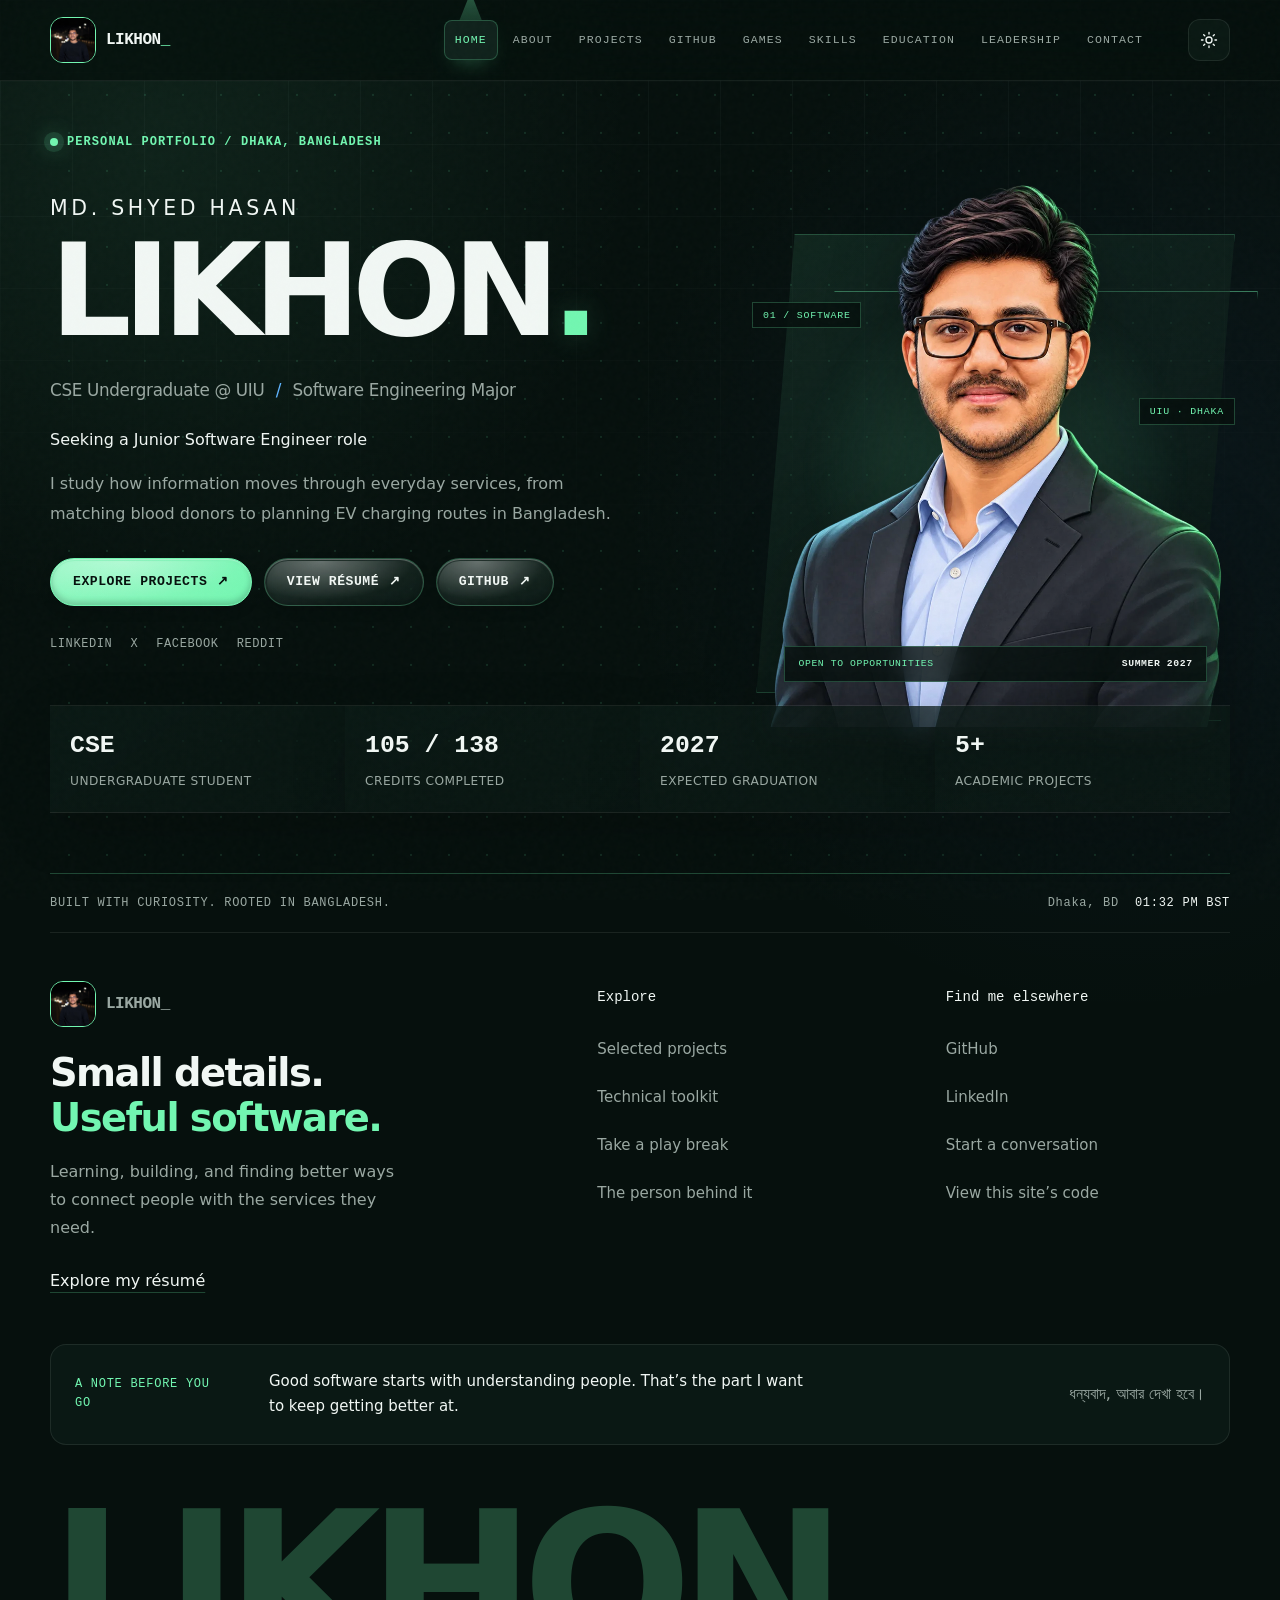
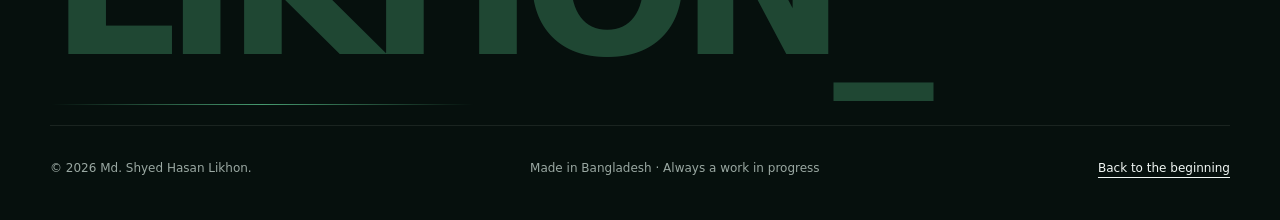
==== index.html @ e21677ab "Fix themed project tabs missing click handlers" ====
<!doctype html>
<html lang="en" data-theme="dark">
<head>
  <meta charset="utf-8" />
  <meta name="viewport" content="width=device-width, initial-scale=1" />
  <title>Md. Shyed Hasan Likhon | Software Developer Portfolio</title>
  <meta name="description" content="Software developer portfolio of Md. Shyed Hasan Likhon, featuring full-stack projects in Python, PHP, Java, JavaScript, SQL, and database design." />
  <meta name="keywords" content="Md. Shyed Hasan Likhon, software developer, full-stack developer, junior software engineer, Python developer, PHP developer, Java developer, UIU, Bangladesh" />
  <meta name="author" content="Md. Shyed Hasan Likhon" />
  <meta name="robots" content="index, follow, max-image-preview:large, max-snippet:-1, max-video-preview:-1" />
  <link rel="canonical" href="https://mshlikhon.github.io/" />

  <meta property="og:site_name" content="Md. Shyed Hasan Likhon — Software Developer" />
  <meta property="og:title" content="Md. Shyed Hasan Likhon | Software Developer Portfolio" />
  <meta property="og:description" content="Explore full-stack, database, and software engineering projects built with Python, PHP, Java, JavaScript, SQL, and modern web technologies." />
  <meta property="og:type" content="website" />
  <meta property="og:url" content="https://mshlikhon.github.io/" />
  <meta property="og:locale" content="en_US" />
  <meta property="og:image" content="https://mshlikhon.github.io/assets/og-card.jpg" />
  <meta property="og:image:secure_url" content="https://mshlikhon.github.io/assets/og-card.jpg" />
  <meta property="og:image:type" content="image/jpeg" />
  <meta property="og:image:width" content="1200" />
  <meta property="og:image:height" content="630" />
  <meta property="og:image:alt" content="Md. Shyed Hasan Likhon — software developer portfolio" />

  <meta name="twitter:card" content="summary_large_image" />
  <meta name="twitter:site" content="@shyed_likhon" />
  <meta name="twitter:creator" content="@shyed_likhon" />
  <meta name="twitter:title" content="Md. Shyed Hasan Likhon | Software Developer Portfolio" />
  <meta name="twitter:description" content="Full-stack, database, and software engineering projects built with Python, PHP, Java, JavaScript, and SQL." />
  <meta name="twitter:image" content="https://mshlikhon.github.io/assets/og-card.jpg" />
  <meta name="twitter:image:alt" content="Md. Shyed Hasan Likhon — software developer portfolio" />
  <meta name="theme-color" content="#06100d" />
  <link rel="icon" href="assets/favicon.svg" type="image/svg+xml" />
  <link rel="preload" href="assets/portrait.webp" as="image" type="image/webp" fetchpriority="high" />
  <link rel="stylesheet" href="assets/styles.css" />
  <link rel="stylesheet" href="assets/polish.css?v=showcase" />
  <script defer src="assets/intro.js?v=pages-20261119"></script>
  <link rel="stylesheet" href="assets/playground.css">

  <link rel="stylesheet" href="assets/games.css">

  <script defer src="assets/script.js?v=mobile-20261120"></script>
  <script defer src="assets/effects.js"></script>
  <link rel="stylesheet" href="assets/footer.css">
  <link rel="stylesheet" href="assets/pages.css">
  <link rel="stylesheet" href="assets/experience.css">
  <link rel="stylesheet" href="assets/project-covers.css">
  <link rel="stylesheet" href="assets/refinements.css?v=mobile-20261120">
  <script defer src="assets/refinements.js"></script>
  <script defer src="assets/experience.js?v=project-click-fix-2"></script>
  <script defer src="assets/footer.js?v=12hour"></script>
  <script type="application/ld+json">
  {
    "@context": "https://schema.org",
    "@type": "Person",
    "name": "Md. Shyed Hasan Likhon",
    "url": "https://mshlikhon.github.io/",
    "image": "https://mshlikhon.github.io/assets/profile-avatar-v2.jpg",
    "description": "Software developer and CSE undergraduate focused on full-stack applications, databases, and service workflows.",
    "jobTitle": "Software Developer",
    "address": {"@type": "PostalAddress", "addressLocality": "Dhaka", "addressCountry": "BD"},
    "alumniOf": {"@type": "CollegeOrUniversity", "name": "United International University"},
    "knowsAbout": ["Software Engineering", "Python", "PHP", "Java", "JavaScript", "SQL", "Database Design"],
    "sameAs": [
      "https://github.com/MSHLIKHON",
      "https://www.linkedin.com/in/mshlikhon/",
      "https://x.com/shyed_likhon"
    ]
  }
  </script>
</head>
<body data-page="home">
  <div class="site-intro" id="site-intro" hidden aria-hidden="true">
    <div class="site-intro-inner">
      <span class="site-intro-name">LIKHON<span>.</span></span>
      <div class="site-intro-meter"><span>Loading portfolio</span><span id="intro-percent">0%</span></div>
      <p class="site-intro-greeting" lang="bn">স্বাগতম</p>
    </div>
  </div>
  <a class="skip-link" href="#main-content">Skip to content</a>
  <div class="noise" aria-hidden="true"></div>
  <div class="cursor-glow" aria-hidden="true"></div>

  <header class="site-header" id="top">
    <nav class="nav-shell" aria-label="Primary navigation">
      <a class="brand" href="index.html">
        <span class="brand-mark"><img src="assets/profile-avatar-v2.jpg" alt="" width="400" height="400" decoding="async" fetchpriority="low"></span>
        <span class="brand-text">LIKHON<span class="blink-dot">_</span></span>
      </a>

      <button class="menu-toggle" type="button" aria-expanded="false" aria-controls="nav-links" aria-label="Open menu">
        <span></span><span></span><span></span>
      </button>

      <div class="nav-links" id="nav-links">
        <a href="index.html" aria-current="page" class="active">Home</a>
        <a href="about.html">About</a>
        <a href="projects.html">Projects</a>
        <a href="github.html">GitHub</a>
        <a href="games.html">Games</a>
        <a href="skills.html">Skills</a>
        <a href="education.html">Education</a>
        <a href="leadership.html">Leadership</a>
        <a href="contact.html">Contact</a>
      </div>

      <button class="theme-toggle" type="button" aria-label="Switch theme" title="Switch theme">
        <svg class="theme-icon theme-icon-sun" viewBox="0 0 24 24" aria-hidden="true"><path d="M12 4V2m0 20v-2m8-8h2M2 12h2m13.66-5.66 1.42-1.42M4.92 19.08l1.42-1.42m11.32 0 1.42 1.42M4.92 4.92l1.42 1.42M16 12a4 4 0 1 1-8 0 4 4 0 0 1 8 0Z"/></svg>
        <svg class="theme-icon theme-icon-moon" viewBox="0 0 24 24" aria-hidden="true"><path d="M21 12.79A9 9 0 1 1 11.21 3 7 7 0 0 0 21 12.79Z"/></svg>
      </button>
    </nav>
  </header>

<main id="main-content">
<section class="hero section" id="home">
      <canvas class="particle-field" id="particle-field" aria-hidden="true"></canvas>
      <div class="hero-grid">
        <div class="hero-copy reveal">
          <p class="eyebrow"><span class="status-dot"></span> PERSONAL PORTFOLIO / DHAKA, BANGLADESH</p>
          <div class="name-lockup"><h1><small>MD. SHYED HASAN</small><span>LIKHON<span class="name-period">.</span></span></h1></div>
          <h2>CSE Undergraduate @ UIU <span class="slash">/</span> Software Engineering Major</h2>
          <p>Seeking a Junior Software Engineer role</p>
          <p class="hero-summary">I study how information moves through everyday services, from matching blood donors to planning EV charging routes in Bangladesh.</p>

          <div class="hero-actions">
            <a class="button button-primary" href="projects.html">Explore Projects <span aria-hidden="true">↗</span></a>
            <a class="button button-secondary" href="resume.html">View Résumé <span aria-hidden="true">↗</span></a>
            <a class="button button-secondary" href="https://github.com/MSHLIKHON?tab=repositories" target="_blank" rel="noopener noreferrer">GitHub <span aria-hidden="true">↗</span></a>
          </div>

          <div class="social-row" aria-label="Social profiles">
            <a href="https://www.linkedin.com/in/mshlikhon/" target="_blank" rel="noreferrer">LinkedIn</a>
            <a href="https://x.com/shyed_likhon" target="_blank" rel="noreferrer">X</a>
            <a href="https://www.facebook.com/shyed.likhon" target="_blank" rel="noreferrer">Facebook</a>
            <a href="https://www.reddit.com/user/msh_likhon/" target="_blank" rel="noreferrer">Reddit</a>
          </div>
        </div>

        <figure class="hero-portrait reveal delay-1" aria-label="Animated portrait of Md. Shyed Hasan Likhon">
          <span class="portrait-code portrait-code-a" aria-hidden="true">01 / SOFTWARE</span>
          <span class="portrait-code portrait-code-b" aria-hidden="true">UIU · DHAKA</span>
          <div class="portrait-halo" aria-hidden="true"></div>
          <img src="assets/portrait.webp" alt="Animated illustration of Md. Shyed Hasan Likhon" width="877" height="1080" loading="eager" decoding="async" fetchpriority="high">
          <figcaption><span>OPEN TO OPPORTUNITIES</span><strong>SUMMER 2027</strong></figcaption>
        </figure>
      </div>

      <div class="stats-grid reveal delay-2" aria-label="Academic summary">
        <article><strong>CSE</strong><span>Undergraduate Student</span></article>
        <article><strong>105 / 138</strong><span>Credits Completed</span></article>
        <article><strong>2027</strong><span>Expected Graduation</span></article>
        <article><strong>5+</strong><span>Academic Projects</span></article>
      </div>

    </section>
</main>

  <footer class="site-footer" id="footer" aria-label="Portfolio footer">
    <div class="footer-topline"><span>BUILT WITH CURIOSITY. ROOTED IN BANGLADESH.</span><span class="footer-location">Dhaka, BD <time id="dhaka-time" aria-label="Current time in Dhaka">UTC+06:00</time></span></div>
    <div class="footer-main">
      <div class="footer-intro">
        <a class="brand footer-brand" href="index.html"><span class="brand-mark"><img src="assets/profile-avatar-v2.jpg" alt="" width="400" height="400" loading="lazy" decoding="async" fetchpriority="low"></span><span class="brand-text">LIKHON_</span></a>
        <h2>Small details.<br><span>Useful software.</span></h2>
        <p>Learning, building, and finding better ways to connect people with the services they need.</p>
        <a class="footer-resume" href="resume.html">Explore my résumé</a>
      </div>
      <nav class="footer-links" aria-label="Footer explore"><h3>Explore</h3><a href="projects.html">Selected projects</a><a href="skills.html">Technical toolkit</a><a href="games.html">Take a play break</a><a href="about.html">The person behind it</a></nav>
      <nav class="footer-links" aria-label="Footer connect"><h3>Find me elsewhere</h3><a href="https://github.com/MSHLIKHON" target="_blank" rel="noopener noreferrer">GitHub</a><a href="https://www.linkedin.com/in/mshlikhon/" target="_blank" rel="noopener noreferrer">LinkedIn</a><a href="contact.html">Start a conversation</a><a href="https://github.com/MSHLIKHON/mshlikhon.github.io" target="_blank" rel="noopener noreferrer">View this site’s code</a></nav>
    </div>
    <div class="footer-note"><span class="footer-note-label">A NOTE BEFORE YOU GO</span><p>Good software starts with understanding people. That’s the part I want to keep getting better at.</p><span class="footer-signature" lang="bn">ধন্যবাদ, আবার দেখা হবে।</span></div>
    <div class="footer-wordmark" aria-hidden="true" data-wordmark="LIKHON_"><span class="wordmark-base">LIKHON_</span><span class="wordmark-light">LIKHON_</span></div>
    <div class="footer-bottom"><p>© <span id="current-year">2026</span> Md. Shyed Hasan Likhon.</p><span>Made in Bangladesh · Always a work in progress</span><a href="index.html">Back to the beginning</a></div>
  </footer>

  <button class="back-to-top" id="back-to-top" type="button" aria-label="Back to top"><span>Back to top</span> ↑</button>
  <div class="toast" id="toast" role="status" aria-live="polite"></div>
</body>
</html>
---- assets/styles.css ----
:root {
  --bg: #06100d;
  --bg-elevated: #0a1713;
  --bg-card: rgba(13, 29, 24, 0.78);
  --surface: #10221c;
  --surface-strong: #163329;
  --text: #ecfff7;
  --muted: #94aa9f;
  --faint: #5e746a;
  --line: rgba(159, 255, 211, 0.14);
  --line-strong: rgba(159, 255, 211, 0.35);
  --accent: #72f6b1;
  --accent-strong: #23d98a;
  --accent-2: #5fb6ff;
  --warning: #f8c45c;
  --shadow: 0 26px 70px rgba(0, 0, 0, 0.34);
  --radius: 20px;
  --mono: "SFMono-Regular", Consolas, "Liberation Mono", Menlo, monospace;
  --sans: Inter, ui-sans-serif, system-ui, -apple-system, BlinkMacSystemFont, "Segoe UI", sans-serif;
}

html[data-theme="light"] {
  --bg: #f3f8f5;
  --bg-elevated: #ffffff;
  --bg-card: rgba(255, 255, 255, 0.82);
  --surface: #e4efe9;
  --surface-strong: #d7e9df;
  --text: #0d2018;
  --muted: #496459;
  --faint: #70867b;
  --line: rgba(13, 86, 55, 0.13);
  --line-strong: rgba(13, 86, 55, 0.28);
  --accent: #08794b;
  --accent-strong: #05633d;
  --accent-2: #146c9b;
  --shadow: 0 25px 60px rgba(37, 83, 61, 0.13);
}

* { box-sizing: border-box; }
html { scroll-behavior: smooth; scroll-padding-top: 92px; }
body {
  margin: 0;
  min-width: 320px;
  color: var(--text);
  background:
    radial-gradient(circle at 12% 10%, rgba(31, 215, 136, 0.11), transparent 28rem),
    radial-gradient(circle at 92% 30%, rgba(80, 169, 255, 0.08), transparent 28rem),
    var(--bg);
  font-family: var(--sans);
  line-height: 1.6;
  overflow-x: hidden;
}
body::before {
  content: "";
  position: fixed;
  inset: 0;
  pointer-events: none;
  z-index: -3;
  background-image: linear-gradient(var(--line) 1px, transparent 1px), linear-gradient(90deg, var(--line) 1px, transparent 1px);
  background-size: 64px 64px;
  mask-image: linear-gradient(to bottom, rgba(0,0,0,.75), transparent 78%);
}
button, input, textarea { font: inherit; }
a { color: inherit; text-decoration: none; }
button { color: inherit; }
::selection { color: #03110b; background: var(--accent); }

.skip-link {
  position: fixed; top: 8px; left: 8px; z-index: 1000; transform: translateY(-150%);
  padding: .75rem 1rem; border-radius: 10px; color: #04140c; background: var(--accent); font-weight: 800;
}
.skip-link:focus { transform: translateY(0); }
.noise {
  position: fixed; inset: 0; z-index: 200; pointer-events: none; opacity: .025;
  background-image: url("data:image/svg+xml,%3Csvg viewBox='0 0 180 180' xmlns='http://www.w3.org/2000/svg'%3E%3Cfilter id='n'%3E%3CfeTurbulence type='fractalNoise' baseFrequency='.9' numOctaves='3' stitchTiles='stitch'/%3E%3C/filter%3E%3Crect width='100%25' height='100%25' filter='url(%23n)' opacity='.8'/%3E%3C/svg%3E");
}
.cursor-glow {
  position: fixed; width: 420px; height: 420px; border-radius: 50%; pointer-events: none; z-index: -1;
  translate: -50% -50%; background: radial-gradient(circle, rgba(75, 240, 163, .075), transparent 66%); opacity: 0; transition: opacity .3s;
}
body:hover .cursor-glow { opacity: 1; }

.site-header {
  position: fixed; inset: 0 0 auto 0; z-index: 100; border-bottom: 1px solid var(--line);
  background: color-mix(in srgb, var(--bg) 82%, transparent); backdrop-filter: blur(18px);
}
.nav-shell { width: min(1180px, calc(100% - 40px)); height: 76px; margin: auto; display: flex; align-items: center; gap: 28px; }
.brand { display: inline-flex; align-items: center; gap: 10px; min-width: max-content; font-family: var(--mono); font-weight: 900; letter-spacing: -.03em; }
.brand-mark { display: inline-grid; place-items: center; width: 38px; height: 38px; border: 1px solid var(--accent); border-radius: 10px; color: var(--accent); background: color-mix(in srgb, var(--accent) 9%, transparent); box-shadow: inset 0 0 20px color-mix(in srgb, var(--accent) 8%, transparent); font-size: .76rem; }
.brand-text { font-size: 1rem; }
.blink-dot { color: var(--accent); animation: blink 1s steps(1) infinite; }
.nav-links { display: flex; align-items: center; justify-content: center; gap: clamp(14px, 2vw, 30px); margin-left: auto; }
.nav-links a { position: relative; color: var(--muted); font-family: var(--mono); font-size: .78rem; text-transform: uppercase; letter-spacing: .07em; transition: color .2s; }
.nav-links a::after { content: ""; position: absolute; left: 0; right: 100%; bottom: -9px; height: 1px; background: var(--accent); transition: right .25s; }
.nav-links a:hover, .nav-links a.active { color: var(--accent); }
.nav-links a:hover::after, .nav-links a.active::after { right: 0; }
.theme-toggle, .menu-toggle { border: 1px solid var(--line); background: var(--bg-card); cursor: pointer; }
.theme-toggle { width: 42px; height: 42px; border-radius: 12px; display: grid; place-items: center; margin-left: 6px; }
.theme-icon { width: 18px; fill: none; stroke: currentColor; stroke-width: 1.8; stroke-linecap: round; stroke-linejoin: round; }
.theme-icon-sun { display: block; }
.theme-icon-moon { display: none; }
html[data-theme="light"] .theme-icon-sun { display: none; }
html[data-theme="light"] .theme-icon-moon { display: block; }
.menu-toggle { display: none; margin-left: auto; width: 44px; height: 42px; border-radius: 12px; padding: 10px; }
.menu-toggle span { display: block; height: 2px; margin: 4px 0; background: currentColor; border-radius: 3px; transition: transform .25s, opacity .25s; }
.menu-toggle.open span:nth-child(1) { transform: translateY(6px) rotate(45deg); }
.menu-toggle.open span:nth-child(2) { opacity: 0; }
.menu-toggle.open span:nth-child(3) { transform: translateY(-6px) rotate(-45deg); }

.section { width: min(1180px, calc(100% - 40px)); margin: auto; padding: 118px 0; }
.section-alt { position: relative; }
.section-alt::before { content: ""; position: absolute; z-index: -1; inset: 24px calc((min(1180px, 100vw - 40px) - 100vw) / 2); border-block: 1px solid var(--line); background: color-mix(in srgb, var(--bg-elevated) 68%, transparent); }
.hero { min-height: 100svh; padding-top: 156px; padding-bottom: 72px; display: grid; align-content: center; }
.hero-grid { display: grid; grid-template-columns: 1.08fr .92fr; gap: clamp(42px, 7vw, 94px); align-items: center; }
.eyebrow, .section-index, .card-label, .project-meta, .role-time, .form-status { font-family: var(--mono); text-transform: uppercase; letter-spacing: .09em; }
.eyebrow { display: inline-flex; align-items: center; gap: 9px; margin: 0 0 22px; color: var(--accent); font-size: .75rem; font-weight: 800; }
.status-dot { width: 8px; height: 8px; border-radius: 50%; background: var(--accent); box-shadow: 0 0 0 6px color-mix(in srgb, var(--accent) 12%, transparent), 0 0 22px var(--accent); animation: pulse 1.8s ease-in-out infinite; }
.terminal-line { min-height: 1.7em; margin: 0 0 14px; color: var(--muted); font-family: var(--mono); font-size: clamp(.84rem, 1.4vw, 1rem); }
.prompt { color: var(--accent-2); }
.terminal-caret { color: var(--accent); animation: blink .85s steps(1) infinite; }
h1, h2, h3, h4, p { margin-top: 0; }
.hero h1 { max-width: 760px; margin-bottom: 18px; font-size: clamp(3.2rem, 7vw, 6.75rem); line-height: .93; letter-spacing: -.07em; }
.hero h1 span, .section-heading h2 span, .contact-copy h2 span { color: var(--accent); text-shadow: 0 0 30px color-mix(in srgb, var(--accent) 18%, transparent); }
.hero h2 { margin-bottom: 22px; color: var(--muted); font-size: clamp(1.08rem, 2vw, 1.45rem); font-weight: 600; letter-spacing: -.02em; }
.slash { color: var(--accent-2); padding: 0 .4rem; }
.hero-summary { max-width: 680px; margin-bottom: 30px; color: var(--muted); font-size: 1.04rem; }
.hero-actions { display: flex; flex-wrap: wrap; gap: 12px; }
.button { min-height: 50px; display: inline-flex; align-items: center; justify-content: center; gap: 10px; padding: 0 21px; border: 1px solid var(--line-strong); border-radius: 12px; font-family: var(--mono); font-size: .82rem; font-weight: 800; text-transform: uppercase; letter-spacing: .04em; transition: transform .2s, border-color .2s, background .2s, color .2s, box-shadow .2s; }
.button:hover { transform: translateY(-3px); }
.button-primary { color: #03150c; border-color: var(--accent); background: var(--accent); box-shadow: 0 13px 34px color-mix(in srgb, var(--accent) 16%, transparent); }
.button-primary:hover { background: var(--accent-strong); box-shadow: 0 18px 40px color-mix(in srgb, var(--accent) 22%, transparent); }
.button-secondary { color: var(--text); background: var(--bg-card); }
.button-secondary:hover { color: var(--accent); border-color: var(--accent); }
.social-row { display: flex; flex-wrap: wrap; gap: 18px; margin-top: 28px; }
.social-row a { color: var(--muted); font-family: var(--mono); font-size: .75rem; text-transform: uppercase; letter-spacing: .05em; border-bottom: 1px solid transparent; }
.social-row a:hover { color: var(--accent); border-color: var(--accent); }

.terminal-card { overflow: hidden; border: 1px solid var(--line-strong); border-radius: 22px; background: linear-gradient(145deg, color-mix(in srgb, var(--surface) 92%, transparent), color-mix(in srgb, var(--bg-elevated) 86%, transparent)); box-shadow: var(--shadow); transform: perspective(1000px) rotateY(-2deg) rotateX(1deg); }
.terminal-card::before { content: ""; position: absolute; inset: -1px; pointer-events: none; border-radius: inherit; background: linear-gradient(130deg, color-mix(in srgb, var(--accent) 25%, transparent), transparent 35%, color-mix(in srgb, var(--accent-2) 15%, transparent)); mask: linear-gradient(#000 0 0) content-box, linear-gradient(#000 0 0); mask-composite: exclude; padding: 1px; }
.terminal-topbar { display: grid; grid-template-columns: 1fr auto 1fr; align-items: center; gap: 10px; padding: 13px 16px; border-bottom: 1px solid var(--line); background: color-mix(in srgb, var(--bg) 58%, transparent); font-family: var(--mono); font-size: .7rem; }
.traffic-lights { display: flex; gap: 6px; }
.traffic-lights span { width: 9px; height: 9px; border-radius: 50%; background: var(--faint); }
.traffic-lights span:nth-child(1) { background: #ff6b6b; }.traffic-lights span:nth-child(2) { background: #ffd166; }.traffic-lights span:nth-child(3) { background: #70e39b; }
.terminal-topbar p { margin: 0; color: var(--muted); }
.terminal-state { justify-self: end; color: var(--accent); }
.terminal-body { position: relative; padding: 26px; }
.avatar-orbit { position: relative; width: 148px; height: 148px; margin: 2px auto 24px; display: grid; place-items: center; }
.avatar-core { position: relative; z-index: 3; display: grid; place-items: center; width: 104px; height: 104px; overflow: hidden; border: 2px solid var(--accent); border-radius: 30px; color: var(--accent); background: radial-gradient(circle at 35% 30%, color-mix(in srgb, var(--accent) 22%, transparent), var(--bg-elevated) 70%); box-shadow: 0 0 40px color-mix(in srgb, var(--accent) 16%, transparent); font-family: var(--mono); font-size: 1.6rem; font-weight: 900; }
.profile-photo { position: absolute; inset: 0; width: 100%; height: 100%; object-fit: cover; object-position: center 22%; opacity: 0; transition: opacity .3s ease; }
.avatar-core.has-photo .profile-photo { opacity: 1; }
.avatar-core.has-photo .avatar-initials { opacity: 0; }
.avatar-initials { transition: opacity .2s ease; }
.orbit { position: absolute; inset: 6px; border: 1px dashed color-mix(in srgb, var(--accent) 34%, transparent); border-radius: 50%; animation: spin 14s linear infinite; }
.orbit::before { content: ""; position: absolute; top: -4px; left: 50%; width: 8px; height: 8px; border-radius: 50%; background: var(--accent); box-shadow: 0 0 14px var(--accent); }
.orbit-b { inset: 22px; border-color: color-mix(in srgb, var(--accent-2) 35%, transparent); animation-direction: reverse; animation-duration: 9s; }
.orbit-b::before { background: var(--accent-2); box-shadow: 0 0 14px var(--accent-2); }
pre { margin: 0; overflow-x: auto; color: var(--muted); font-family: var(--mono); font-size: clamp(.68rem, 1.25vw, .82rem); line-height: 1.8; }
.code-key { color: var(--accent-2); }.code-string { color: var(--accent); }.code-number { color: var(--warning); }
.terminal-footer { display: flex; justify-content: space-between; gap: 14px; margin-top: 22px; padding-top: 15px; border-top: 1px solid var(--line); color: var(--faint); font-family: var(--mono); font-size: .65rem; text-transform: uppercase; }
.terminal-footer span:first-child { color: var(--accent); }
.stats-grid { display: grid; grid-template-columns: repeat(4, 1fr); gap: 12px; margin-top: 64px; }
.stats-grid article { padding: 19px 20px; border: 1px solid var(--line); border-radius: 15px; background: var(--bg-card); backdrop-filter: blur(10px); }
.stats-grid strong { display: block; color: var(--accent); font-family: var(--mono); font-size: 1.55rem; }
.stats-grid span { color: var(--muted); font-size: .76rem; text-transform: uppercase; letter-spacing: .04em; }

.section-heading { max-width: 770px; margin-bottom: 52px; }
.section-index { margin-bottom: 12px; color: var(--accent); font-size: .76rem; font-weight: 900; }
.section-heading h2, .contact-copy h2 { margin-bottom: 14px; font-size: clamp(2.25rem, 5vw, 4.2rem); line-height: 1.05; letter-spacing: -.055em; }
.section-heading > p:last-child, .contact-copy > p { color: var(--muted); max-width: 650px; }
.about-grid { display: grid; grid-template-columns: 1.1fr .9fr; gap: 20px; }
.about-card, .focus-card, .skill-card, .project-card, .leadership-card, .contact-shell { border: 1px solid var(--line); background: var(--bg-card); backdrop-filter: blur(12px); box-shadow: 0 12px 35px rgba(0,0,0,.08); }
.about-card, .focus-card { border-radius: var(--radius); padding: clamp(26px, 4vw, 42px); }
.card-label { margin-bottom: 23px; color: var(--accent); font-size: .68rem; }
.about-card p { color: var(--muted); font-size: 1.04rem; }
.about-card p:last-child { margin-bottom: 0; }
.focus-item { display: grid; grid-template-columns: 42px 1fr; gap: 16px; padding: 21px 0; border-bottom: 1px solid var(--line); }
.focus-item:last-child { border-bottom: 0; padding-bottom: 0; }
.focus-item > span { color: var(--accent); font-family: var(--mono); font-size: .74rem; }
.focus-item h3 { margin-bottom: 5px; font-size: 1rem; }
.focus-item p { margin: 0; color: var(--muted); font-size: .9rem; }

.skills-grid { display: grid; grid-template-columns: repeat(3, 1fr); gap: 16px; }
.skill-card { position: relative; overflow: hidden; min-height: 245px; border-radius: 18px; padding: 28px; transition: transform .25s, border-color .25s; }
.skill-card::after { content: ""; position: absolute; right: -30px; bottom: -30px; width: 110px; height: 110px; border: 1px solid var(--line); border-radius: 50%; box-shadow: 0 0 0 18px color-mix(in srgb, var(--line) 35%, transparent); }
.skill-card:hover { transform: translateY(-6px); border-color: var(--line-strong); }
.skill-icon { display: inline-grid; place-items: center; min-width: 48px; height: 42px; padding: 0 10px; margin-bottom: 26px; border: 1px solid var(--line-strong); border-radius: 10px; color: var(--accent); background: color-mix(in srgb, var(--accent) 7%, transparent); font-family: var(--mono); font-size: .73rem; font-weight: 900; }
.skill-card h3 { margin-bottom: 18px; font-size: 1.1rem; }
.tag-cloud { display: flex; flex-wrap: wrap; gap: 8px; }
.tag-cloud span { display: inline-flex; padding: 6px 9px; border: 1px solid var(--line); border-radius: 8px; color: var(--muted); background: color-mix(in srgb, var(--surface) 70%, transparent); font-family: var(--mono); font-size: .67rem; }
.tag-cloud.compact span { padding: 5px 8px; font-size: .63rem; }

.filter-bar { display: flex; flex-wrap: wrap; gap: 8px; margin-bottom: 24px; }
.filter-button { padding: 9px 15px; border: 1px solid var(--line); border-radius: 10px; color: var(--muted); background: var(--bg-card); font-family: var(--mono); font-size: .69rem; text-transform: uppercase; cursor: pointer; transition: all .2s; }
.filter-button:hover, .filter-button.active { color: #04150c; border-color: var(--accent); background: var(--accent); }
.projects-grid { display: grid; grid-template-columns: repeat(2, 1fr); gap: 18px; }
.project-card { position: relative; overflow: hidden; min-height: 330px; padding: 30px; border-radius: var(--radius); transition: transform .25s, border-color .25s, opacity .25s; }
.project-card:hover { transform: translateY(-6px); border-color: var(--line-strong); }
.project-card.hidden { display: none; }
.project-featured { grid-column: 1 / -1; min-height: auto; padding: 0; display: grid; grid-template-columns: .9fr 1.1fr; }
.project-visual { position: relative; min-height: 410px; overflow: hidden; border-right: 1px solid var(--line); background: #071511; }
.map-grid { position: absolute; inset: -10%; background-image: linear-gradient(rgba(99,246,177,.1) 1px, transparent 1px), linear-gradient(90deg, rgba(99,246,177,.1) 1px, transparent 1px); background-size: 33px 33px; transform: perspective(500px) rotateX(55deg) scale(1.35); transform-origin: center bottom; }
.charge-route { position: absolute; height: 3px; background: linear-gradient(90deg, transparent, var(--accent), transparent); filter: drop-shadow(0 0 8px var(--accent)); transform-origin: left; }
.route-a { width: 70%; top: 40%; left: 12%; transform: rotate(18deg); }.route-b { width: 54%; top: 67%; left: 20%; transform: rotate(-24deg); }
.charge-node { position: absolute; display: grid; place-items: center; width: 44px; height: 44px; border: 1px solid var(--accent); border-radius: 50%; color: #071511; background: var(--accent); box-shadow: 0 0 0 10px rgba(99,246,177,.09), 0 0 30px rgba(99,246,177,.35); animation: nodepulse 2.2s ease-in-out infinite; }
.node-a { left: 15%; top: 35%; }.node-b { right: 20%; top: 49%; animation-delay: .6s; }.node-c { left: 43%; bottom: 16%; animation-delay: 1.2s; }
.project-code { position: absolute; left: 25px; bottom: 22px; color: var(--accent); font-family: var(--mono); font-size: .72rem; letter-spacing: .1em; }
.project-content { padding: clamp(30px, 5vw, 55px); align-self: center; }
.project-meta { display: flex; justify-content: space-between; gap: 14px; margin-bottom: 18px; color: var(--faint); font-size: .64rem; }
.project-meta span:last-child { color: var(--accent); }
.project-card h3 { margin-bottom: 8px; font-size: clamp(1.45rem, 3vw, 2.3rem); letter-spacing: -.035em; }
.project-subtitle { color: var(--accent); font-family: var(--mono); font-size: .78rem; }
.project-card > p:not(.project-subtitle), .project-content > p:not(.project-subtitle) { color: var(--muted); }
.project-number { display: inline-grid; place-items: center; width: 44px; height: 44px; margin-bottom: 28px; border: 1px solid var(--line); border-radius: 12px; color: var(--accent); font-family: var(--mono); font-size: .77rem; }
.project-links { display: flex; gap: 16px; margin-top: 24px; }
.project-links a { color: var(--accent); font-family: var(--mono); font-size: .72rem; text-transform: uppercase; border-bottom: 1px solid transparent; }
.project-links a:hover { border-color: var(--accent); }

.timeline { position: relative; max-width: 940px; }
.timeline::before { content: ""; position: absolute; left: 188px; top: 10px; bottom: 0; width: 1px; background: linear-gradient(var(--accent), var(--line)); }
.timeline-item { position: relative; display: grid; grid-template-columns: 160px 1fr; gap: 58px; min-height: 180px; padding-bottom: 38px; }
.timeline-marker { position: absolute; left: 182px; top: 5px; width: 13px; height: 13px; border: 2px solid var(--accent); border-radius: 50%; background: var(--bg); box-shadow: 0 0 0 7px color-mix(in srgb, var(--accent) 9%, transparent); }
.timeline-date { padding-top: 1px; color: var(--accent); font-family: var(--mono); font-size: .74rem; text-align: right; }
.timeline-content { padding: 0 0 24px 0; }
.timeline-status { display: inline-flex; padding: 4px 8px; margin-bottom: 10px; border-radius: 6px; color: #04150c; background: var(--accent); font-family: var(--mono); font-size: .58rem; font-weight: 900; }
.timeline-content h3 { margin-bottom: 4px; font-size: 1.28rem; }
.timeline-content h4 { margin-bottom: 16px; color: var(--muted); font-size: .94rem; font-weight: 500; }
.education-metrics { display: flex; flex-wrap: wrap; gap: 12px; }
.education-metrics span { padding: 7px 10px; border: 1px solid var(--line); border-radius: 8px; color: var(--muted); font-family: var(--mono); font-size: .67rem; }
.education-metrics strong { color: var(--text); }
.degree-progress { max-width: 560px; margin-top: 18px; }
.degree-progress-copy { display: flex; justify-content: space-between; gap: 16px; margin-bottom: 8px; color: var(--muted); font-family: var(--mono); font-size: .68rem; text-transform: uppercase; letter-spacing: .05em; }
.degree-progress-copy strong { color: var(--accent); }
.degree-progress-track { height: 8px; overflow: hidden; border: 1px solid var(--line); border-radius: 999px; background: var(--surface); }
.degree-progress-track span { display: block; height: 100%; border-radius: inherit; background: linear-gradient(90deg, var(--accent-2), var(--accent)); box-shadow: 0 0 18px color-mix(in srgb, var(--accent) 35%, transparent); }
.study-plan { margin-top: 22px; padding: clamp(24px, 4vw, 40px); border: 1px solid var(--line); border-radius: var(--radius); background: var(--bg-card); }
.study-plan-heading { display: flex; align-items: end; justify-content: space-between; gap: 24px; margin-bottom: 24px; }
.study-plan-heading .card-label { margin-bottom: 8px; }
.study-plan-heading h3 { margin: 0; font-size: clamp(1.45rem, 3vw, 2.15rem); letter-spacing: -.035em; }
.study-plan-heading > p { max-width: 290px; margin: 0; color: var(--muted); font-family: var(--mono); font-size: .72rem; text-align: right; }
.study-plan-grid { display: grid; grid-template-columns: repeat(2, 1fr); gap: 18px; }
.study-plan-grid > article { overflow: hidden; border: 1px solid var(--line); border-radius: 14px; background: color-mix(in srgb, var(--surface) 65%, transparent); }
.study-plan-term { display: flex; justify-content: space-between; gap: 16px; padding: 16px 18px; border-bottom: 1px solid var(--line); color: var(--accent); font-family: var(--mono); font-size: .72rem; text-transform: uppercase; }
.course-list { margin: 0; padding: 0; list-style: none; }
.course-list li { display: grid; grid-template-columns: 86px 1fr 22px; gap: 12px; align-items: start; padding: 13px 18px; border-bottom: 1px solid var(--line); }
.course-list li:last-child { border-bottom: 0; }
.course-list span, .course-list em { color: var(--faint); font-family: var(--mono); font-size: .65rem; font-style: normal; }
.course-list strong { color: var(--muted); font-size: .8rem; font-weight: 600; line-height: 1.35; }
.course-list em { text-align: right; }
.study-plan-note { margin: 20px 0 0; color: var(--faint); font-size: .76rem; }

.leadership-grid { display: grid; grid-template-columns: repeat(2, 1fr); gap: 16px; }
.leadership-card { min-height: 270px; padding: 32px; border-radius: var(--radius); transition: transform .25s, border-color .25s; }
.leadership-card:hover { transform: translateY(-5px); border-color: var(--line-strong); }
.role-time { color: var(--accent); font-size: .66rem; }
.leadership-card h3 { margin-bottom: 4px; font-size: 1.35rem; }
.leadership-card h4 { margin-bottom: 18px; color: var(--accent-2); font-size: .86rem; }
.leadership-card > p:last-child { color: var(--muted); }
.language-strip { display: grid; grid-template-columns: repeat(3, 1fr); margin-top: 18px; border: 1px solid var(--line); border-radius: var(--radius); background: var(--bg-card); overflow: hidden; }
.language-strip div { padding: 26px; border-right: 1px solid var(--line); }
.language-strip div:last-child { border-right: 0; }
.language-strip span { display: block; margin-bottom: 7px; color: var(--accent); font-family: var(--mono); font-size: .62rem; }
.language-strip strong { display: block; font-size: 1rem; }
.language-strip p { margin: 4px 0 0; color: var(--muted); font-size: .8rem; }

.contact-section { padding-bottom: 70px; }
.contact-shell { display: grid; grid-template-columns: .9fr 1.1fr; gap: clamp(36px, 6vw, 80px); padding: clamp(30px, 6vw, 70px); border-radius: 26px; background:
  linear-gradient(125deg, color-mix(in srgb, var(--accent) 7%, var(--bg-card)), var(--bg-card) 58%);
}
.contact-list { display: grid; gap: 10px; margin-top: 34px; }
.contact-list a, .contact-list div { display: flex; flex-direction: column; gap: 3px; padding: 13px 0; border-bottom: 1px solid var(--line); }
.contact-list span { color: var(--accent); font-family: var(--mono); font-size: .6rem; }
.contact-list strong { font-size: .9rem; font-weight: 600; }
.copy-email { margin-top: 18px; padding: 9px 12px; border: 1px solid var(--line-strong); border-radius: 9px; color: var(--accent); background: transparent; font-family: var(--mono); font-size: .67rem; cursor: pointer; }
.copy-email:hover { background: color-mix(in srgb, var(--accent) 9%, transparent); }
.contact-form { display: grid; gap: 16px; }
.form-status { color: var(--accent); font-size: .65rem; }
.contact-form label { display: grid; gap: 7px; color: var(--muted); font-family: var(--mono); font-size: .66rem; text-transform: uppercase; letter-spacing: .05em; }
.contact-form input, .contact-form textarea { width: 100%; padding: 13px 14px; border: 1px solid var(--line); border-radius: 10px; outline: none; color: var(--text); background: color-mix(in srgb, var(--bg) 70%, transparent); font-family: var(--sans); font-size: .9rem; resize: vertical; transition: border-color .2s, box-shadow .2s; }
.contact-form input:focus, .contact-form textarea:focus { border-color: var(--accent); box-shadow: 0 0 0 3px color-mix(in srgb, var(--accent) 10%, transparent); }
.contact-form .button { width: 100%; border-width: 0; cursor: pointer; }
.form-note { margin: -4px 0 0; color: var(--faint); font-size: .7rem; }

.site-footer { width: min(1180px, calc(100% - 40px)); margin: auto; padding: 35px 0 48px; border-top: 1px solid var(--line); display: grid; grid-template-columns: 1fr auto auto; align-items: center; gap: 28px; color: var(--muted); font-size: .75rem; }
.footer-brand { margin-bottom: 8px; }.site-footer p { margin: 0; }.site-footer > a { color: var(--accent); font-family: var(--mono); }
.toast { position: fixed; z-index: 500; right: 22px; bottom: 22px; max-width: calc(100% - 44px); padding: 12px 16px; border: 1px solid var(--line-strong); border-radius: 10px; color: #04150c; background: var(--accent); box-shadow: var(--shadow); font-family: var(--mono); font-size: .72rem; font-weight: 800; opacity: 0; transform: translateY(18px); pointer-events: none; transition: opacity .25s, transform .25s; }
.toast.show { opacity: 1; transform: translateY(0); }

.reveal { opacity: 0; transform: translateY(26px); transition: opacity .75s ease, transform .75s ease; }
.reveal.visible { opacity: 1; transform: translateY(0); }
.delay-1 { transition-delay: .11s; }.delay-2 { transition-delay: .2s; }

@keyframes blink { 50% { opacity: 0; } }
@keyframes pulse { 50% { transform: scale(.75); box-shadow: 0 0 0 10px color-mix(in srgb, var(--accent) 5%, transparent), 0 0 8px var(--accent); } }
@keyframes spin { to { transform: rotate(360deg); } }
@keyframes nodepulse { 50% { transform: scale(1.12); box-shadow: 0 0 0 14px rgba(99,246,177,.04), 0 0 45px rgba(99,246,177,.5); } }

@media (max-width: 980px) {
  .nav-shell { width: min(100% - 28px, 1180px); }
  .menu-toggle { display: block; }
  .nav-links { position: fixed; top: 76px; left: 14px; right: 14px; display: grid; gap: 0; padding: 12px; border: 1px solid var(--line); border-radius: 16px; background: var(--bg-elevated); box-shadow: var(--shadow); opacity: 0; transform: translateY(-12px); pointer-events: none; transition: opacity .2s, transform .2s; }
  .nav-links.open { opacity: 1; transform: translateY(0); pointer-events: auto; }
  .nav-links a { padding: 13px 10px; border-bottom: 1px solid var(--line); }
  .nav-links a:last-child { border-bottom: 0; }
  .nav-links a::after { display: none; }
  .theme-toggle { margin-left: 0; }
  .hero-grid, .about-grid, .contact-shell { grid-template-columns: 1fr; }
  .hero-panel { max-width: 650px; }
  .skills-grid { grid-template-columns: repeat(2, 1fr); }
  .project-featured { grid-template-columns: 1fr; }
  .study-plan-grid { grid-template-columns: 1fr; }
  .project-visual { min-height: 340px; border-right: 0; border-bottom: 1px solid var(--line); }
  .site-footer { grid-template-columns: 1fr; align-items: start; }
}

@media (max-width: 680px) {
  .section { width: min(100% - 28px, 1180px); padding: 88px 0; }
  .hero { padding-top: 130px; }
  .hero h1 { font-size: clamp(3rem, 16vw, 4.8rem); }
  .hero-actions .button { width: 100%; }
  .stats-grid, .skills-grid, .projects-grid, .leadership-grid, .language-strip { grid-template-columns: 1fr; }
  .stats-grid { margin-top: 38px; }
  .project-featured { grid-column: auto; }
  .project-visual { min-height: 300px; }
  .language-strip div { border-right: 0; border-bottom: 1px solid var(--line); }
  .language-strip div:last-child { border-bottom: 0; }
  .timeline::before { left: 7px; }
  .timeline-item { grid-template-columns: 1fr; gap: 8px; padding-left: 34px; }
  .timeline-marker { left: 1px; }
  .timeline-date { text-align: left; }
  .study-plan-heading { align-items: start; flex-direction: column; gap: 8px; }
  .study-plan-heading > p { text-align: left; }
  .course-list li { grid-template-columns: 78px 1fr 18px; gap: 8px; padding: 12px; }
  .contact-shell { padding: 26px 20px; }
  .terminal-body { padding: 20px; }
  .terminal-footer { flex-direction: column; }
  .site-footer { width: min(100% - 28px, 1180px); }
}

@media (prefers-reduced-motion: reduce) {
  html { scroll-behavior: auto; }
  *, *::before, *::after { animation-duration: .01ms !important; animation-iteration-count: 1 !important; transition-duration: .01ms !important; }
  .reveal { opacity: 1; transform: none; }
  .cursor-glow { display: none; }
}

/* Keep mobile content within the viewport, including intrinsic grid widths. */
html { overflow-x: clip; }
body, main, section { max-width: 100%; }
img, video, canvas, svg { max-width: 100%; }
.hero-grid > *, .about-grid > *, .contact-shell > *,
.projects-grid > *, .skills-grid > *, .leadership-grid > *, .repo-shelf > *, .timeline-item > *, .focus-item > * { min-width: 0; }
.contact-form input, .contact-form textarea { min-width: 0; }
.project-meta, .project-links { flex-wrap: wrap; }
.contact-list strong { overflow-wrap: anywhere; }
@media (max-width: 680px) {
  .section-alt::before { inset-inline: -14px; }
  .terminal-card { transform: none; }
  .contact-form input, .contact-form textarea { font-size: 16px; }
  .nav-shell { gap: 12px; }
  .theme-toggle, .menu-toggle { flex-shrink: 0; }
}
@media (hover: none) and (pointer: coarse) {
  .cursor-glow { display: none; }
}
---- assets/polish.css ----
/* Keep the original terminal identity, with a clearer portrait and reading rhythm. */
#arrival:not([hidden]){position:fixed;inset:0;z-index:1000;background:#071510;color:#eafff2;display:grid;place-items:center}
.arrival-card{width:min(85vw,36rem);border-left:3px solid #72f6b1;padding:2rem;animation:arrive .55s ease-out}
.arrival-card strong{display:block;color:#72f6b1;font-size:clamp(3rem,10vw,6rem);line-height:1.6}
.arrival-card small,.dispatch-readout,.repo-shelf small{font-family:var(--mono);letter-spacing:.07em}
.arrival-card button,.dispatch button{cursor:pointer;background:var(--surface);color:var(--text);border:1px solid var(--line-strong);border-radius:.45rem;padding:.65rem .9rem;margin-top:.5rem}
@keyframes arrive{from{opacity:.1;transform:translateY(14px)}}
.dispatch{position:relative;display:grid;grid-template-columns:1fr 1.25fr;gap:2rem;margin:5rem 0 1rem;padding:clamp(1.2rem,4vw,3rem);background:var(--bg-elevated);border:1px solid var(--line-strong);border-radius:1.2rem;scroll-margin-top:6rem}
.dispatch h2{font-size:clamp(2rem,4vw,3.8rem);line-height:1.05;margin:.6rem 0}
.dispatch-board{min-width:0;padding:1rem;background:var(--bg);border:1px solid var(--line);border-radius:.7rem}
.gridlock{align-items:center}
.gridlock #gridlock-status{margin:1rem 0 0;color:var(--muted)}
.gridlock-board{display:grid;grid-template-columns:repeat(4,minmax(0,1fr));gap:.35rem}
.gridlock-board button{display:grid;place-items:center;aspect-ratio:1;min-width:0;margin:0;padding:0;font:clamp(1.5rem,5vw,3.3rem)/1 var(--mono);touch-action:manipulation}
.gridlock-board button.connected{background:var(--accent);color:var(--bg);border-color:var(--accent)}
.gridlock-board button:not(:disabled):hover{border-color:var(--accent)}
.gridlock-board button:disabled{cursor:default}
.gridlock-endpoint{margin:.5rem 0;color:var(--accent);font:.75rem var(--mono)}
.gridlock-finish{text-align:right}
.dispatch-readout,.dispatch-stations{display:flex;justify-content:space-between;gap:.3rem;flex-wrap:wrap}
.dispatch-readout{font-size:.78rem;color:var(--accent)}
.dispatch-road{position:relative;overflow:hidden;margin:1.1rem 0;border-bottom:2px dashed var(--line-strong);height:2.2rem}
.dispatch-road span{display:inline-block;position:relative;color:var(--accent);font:700 1rem var(--mono)}
@media(prefers-reduced-motion:no-preference){.dispatch-road span{animation:drive 3.6s linear infinite}@keyframes drive{from{left:0}to{left:85%}}}
.dispatch-stations button{flex:1}.dispatch-stations button:is(.demo-dock,:hover,:focus-visible){border-color:var(--accent);color:var(--accent)}
.repo-shelf{display:grid;grid-template-columns:repeat(auto-fit,minmax(min(100%,14rem),1fr));gap:1rem;margin:1.5rem 0}
.repo-shelf article{padding:1.4rem;border-top:2px solid var(--accent);background:var(--bg-elevated)}.repo-shelf h3{margin:.6rem 0}.repo-shelf a{color:var(--accent);text-decoration:underline}.repo-shelf p{margin-bottom:1rem}
@media(max-width:760px){.dispatch{grid-template-columns:1fr;gap:1rem}}
.bug-lab{display:grid;grid-template-columns:minmax(0,.75fr) minmax(0,1.25fr);align-items:center;gap:clamp(2rem,7vw,7rem)}
.bug-copy h2{font-size:clamp(3.2rem,7vw,7rem);line-height:.9;letter-spacing:-.07em;margin:.35em 0}
.bug-copy h2 em{color:var(--accent);font-family:Georgia,serif;font-weight:normal}
.bug-copy>p:not(.section-index){max-width:34ch;color:var(--muted)}
.bug-controls{font:700 .72rem var(--mono);letter-spacing:.06em}
.bug-console{overflow:hidden;border:1px solid var(--line-strong);border-radius:6px;background:var(--bg-elevated);box-shadow:5px 5px 0 var(--line)}
.bug-console>header,.bug-console>footer{display:flex;align-items:center;justify-content:space-between;gap:.75rem;padding:.75rem 1rem;font:.68rem var(--mono);letter-spacing:.05em}
.bug-console>header{border-bottom:1px solid var(--line)}.bug-console>footer{border-top:1px solid var(--line);color:var(--muted)}.bug-console>footer label{display:flex;align-items:center;gap:.4rem;white-space:nowrap}
.bug-console strong{color:var(--accent)}.bug-console strong.danger{color:#ff7184}
.bug-stage{position:relative;aspect-ratio:12/7;background:radial-gradient(circle at 50% 65%,var(--surface),var(--bg));overflow:hidden}
#bug-canvas{display:block;width:100%;height:100%;cursor:crosshair;touch-action:none}
.bug-overlay{position:absolute;inset:0;display:grid;place-content:center;justify-items:center;gap:.75rem;padding:1rem;text-align:center;background:color-mix(in srgb,var(--bg) 86%,transparent);backdrop-filter:blur(4px)}
.bug-overlay[hidden]{display:none}.bug-overlay small{color:#ff7184;font:700 .7rem var(--mono);letter-spacing:.12em}.bug-overlay h3{font-size:clamp(1.1rem,3vw,1.5rem);margin:0}.bug-overlay button{border:0;border-radius:3px;padding:.75rem 1rem;background:var(--accent);color:var(--bg);font-weight:800;cursor:pointer}.bug-overlay button:hover{background:var(--text)}
@media(max-width:760px){.bug-lab{grid-template-columns:1fr}.bug-console>footer{align-items:flex-start;flex-direction:column}}
.project-shot { display:block; width:100%; height:auto; aspect-ratio:1152/800; background:var(--bg); border-bottom:1px solid var(--line); }
.charge-demo { margin-top:1rem; border-top:1px solid var(--line); padding:1rem 0; }
.charge-demo summary { cursor:pointer; color:var(--accent); font-weight:700; }
.charge-demo ol { display:grid; grid-template-columns:repeat(auto-fit,minmax(min(100%,9rem),1fr)); gap:.6rem; padding:0; list-style:none; }
.charge-demo li { border-inline-start:2px solid var(--accent); padding:.75rem; background:var(--surface); font-size:.9rem; }
.charge-demo li strong { display:block; color:var(--accent); margin-bottom:.3rem; }
.charge-demo select,.charge-demo button { font:inherit; padding:.45rem; margin:.25rem 0; }
#lab label { display:block; margin:1rem 0; }
#pipes button svg { pointer-events:none; }
@media(max-width:720px){
  .noise,.cursor-glow {display:none}
  .hero-copy.reveal,.hero-portrait.reveal {opacity:1;transform:none;transition:none}
  .hero-portrait img {filter:none}
}
@media(max-width:720px){.hero-portrait img,.hero-portrait .portrait-halo,.terminal-caret{animation:none!important}}

/* Interactive layers */
.particle-field{position:absolute;z-index:0;inset:0;pointer-events:none}
.hero>:not(.particle-field){position:relative;z-index:1}
.contact-section{position:relative}
.contact-section>.particle-field{inset:0;opacity:.5}
.contact-section>.contact-shell{position:relative;z-index:1}
.brand-mark{width:46px;height:46px;overflow:hidden;padding:0;border-radius:13px}
.brand-mark img{display:block;width:100%;height:100%;object-fit:cover;object-position:50% 42%;filter:saturate(.92) contrast(1.03);transition:transform .25s ease}
.brand:hover .brand-mark img{transform:scale(1.08)}

.filter-bar{align-items:center}
.filter-tabs{display:flex;flex-wrap:wrap;gap:.5rem}
.carousel-actions{display:flex;gap:.4rem;margin-left:auto}
.carousel-actions button{width:2.35rem;height:2.35rem;border:1px solid var(--line);border-radius:50%;color:var(--text);background:var(--bg-card);cursor:pointer}
.carousel-actions button:hover,.carousel-actions button:focus-visible{color:var(--bg);border-color:var(--accent);background:var(--accent)}
.projects-grid{display:flex;gap:18px;overflow-x:auto;overscroll-behavior-inline:contain;scroll-snap-type:x mandatory;scrollbar-width:thin;scrollbar-color:var(--accent) var(--surface);cursor:grab;padding:4px 4px 24px}
.projects-grid.dragging{cursor:grabbing;scroll-snap-type:none;user-select:none}
.projects-grid>.project-card{flex:0 0 min(86vw,390px);scroll-snap-align:start}
.projects-grid>.project-featured{flex-basis:min(92vw,760px)}
.project-featured.isometric-card{--tilt-x:0deg;--tilt-y:0deg;transform:perspective(1200px) rotateX(var(--tilt-x)) rotateY(var(--tilt-y));transform-style:preserve-3d;transition:transform .16s ease,border-color .25s}
.project-featured.isometric-card:hover{transform:perspective(1200px) rotateX(var(--tilt-x)) rotateY(var(--tilt-y))}
.isometric-card .project-visual,.isometric-card .project-content{transform:translateZ(10px)}
.drag-carousel{cursor:grab;overscroll-behavior-inline:contain;scrollbar-width:thin;scrollbar-color:var(--accent) var(--surface)}
.drag-carousel.dragging{cursor:grabbing;scroll-snap-type:none;user-select:none}
.leadership-grid.drag-carousel{display:flex;gap:16px;overflow-x:auto;scroll-snap-type:x mandatory;padding:4px 4px 22px}
.leadership-grid.drag-carousel>.leadership-card{flex:0 0 min(78vw,360px);scroll-snap-align:start}
.tilt-card{--tilt-x:0deg;--tilt-y:0deg;transform:perspective(1000px) rotateX(var(--tilt-x)) rotateY(var(--tilt-y));transform-style:preserve-3d;transition:transform .16s ease,border-color .25s}
.tilt-card:hover{transform:perspective(1000px) rotateX(var(--tilt-x)) rotateY(var(--tilt-y));border-color:var(--line-strong)}
.tilt-card>*{transform:translateZ(5px)}

.back-to-top{position:fixed;z-index:90;right:clamp(1rem,3vw,2rem);bottom:clamp(1rem,3vw,2rem);display:flex;align-items:center;gap:.65rem;padding:.72rem .9rem;border:1px solid var(--line-strong);border-radius:999px;color:var(--bg);background:var(--accent);box-shadow:0 12px 34px #0005;font:700 .69rem var(--mono);cursor:pointer;opacity:0;visibility:hidden;transform:translateY(14px);transition:opacity .22s,transform .22s,visibility .22s}
.back-to-top.visible{opacity:1;visibility:visible;transform:translateY(0)}
.back-to-top:hover{background:var(--text);transform:translateY(-2px)}

::view-transition-old(root){animation:none}
::view-transition-new(root){animation:theme-reveal .55s cubic-bezier(.2,.8,.2,1)}
@keyframes theme-reveal{from{clip-path:circle(0 at var(--theme-x) var(--theme-y))}to{clip-path:circle(150vmax at var(--theme-x) var(--theme-y))}}

@media(max-width:680px){
  .carousel-actions{width:100%;margin-left:0}
  .projects-grid>.project-card,.projects-grid>.project-featured{flex-basis:calc(100vw - 42px)}
  .back-to-top span{display:none}
}
@media(prefers-reduced-motion:reduce){
  .project-featured.isometric-card,.project-featured.isometric-card:hover,.tilt-card,.tilt-card:hover{transform:none}
  ::view-transition-old(root),::view-transition-new(root){animation:none}
}
.hero { position:relative; padding-top:160px; min-height:95svh; }
.hero-grid { grid-template-columns:1.25fr .75fr; gap:55px; }
.hero h1 { font-size:clamp(5rem,10vw,9rem); line-height:.95; letter-spacing:-.065em; margin:25px 0; }
.hero h1 small { display:block; font-size:clamp(1rem,2.1vw,1.8rem); letter-spacing:.18em; margin-bottom:16px; font-weight:500; color:var(--text); }
.hero h1 > span { color:var(--text); text-shadow:none; }
.hero h1 .name-period { color:var(--accent); }
.terminal-line { display:none; }
.site-intro:not([hidden]){
  position:fixed;inset:0;z-index:1001;display:grid;place-items:center;
  background:radial-gradient(ellipse at center,#163a2e,#06100d 72%);color:#edfff5;
  pointer-events:none;
}
.site-intro-inner{width:min(86vw,44rem);display:grid;justify-items:center;text-align:center}
.site-intro-name{font-size:clamp(3.5rem,15vw,10rem);font-weight:850;line-height:1;letter-spacing:-.07em}
.site-intro-name span{color:#72f6b1}
.site-intro-meter{
  width:min(100%,19rem);margin-top:1.25rem;padding:.9rem 1.2rem;
  display:flex;justify-content:space-between;gap:1rem;border-radius:999px;
  border:1px solid #72f6b166;background:linear-gradient(90deg,#153c2d var(--intro-progress,0%),#0a1713 0);
  font:.76rem var(--mono);
}
.site-intro-greeting{grid-area:2/1;margin:1rem 0 0;opacity:0;font-size:clamp(1.7rem,5vw,3rem);color:#72f6b1}
.site-intro-meter{grid-area:2/1;transition:opacity .18s}
.site-intro.welcome{animation:intro-exit .25s .48s both}
.site-intro.welcome .site-intro-meter{opacity:0}
.site-intro.welcome .site-intro-greeting{animation:arrive .25s both}
@keyframes intro-exit{to{opacity:0}}
.hero h2 { font-size:1.05rem; font-weight:500; }
.hero-panel .terminal-card { transform:none; box-shadow:0 25px 100px #0004; }
.hero-panel pre { display:none; }
.hero-panel .avatar-orbit { width:100%; height:310px; }
.hero-panel .avatar-core { width:230px; height:285px; border-radius:100px 100px 22px 22px; }
.hero-panel .orbit { display:none; }
.hero-panel .terminal-footer { font-size:.58rem; }
.stats-grid { margin-top:50px; gap:0; border-block:1px solid var(--line); }
.stats-grid article { border:0; border-radius:0; background:transparent; }
.stats-grid strong { color:var(--text); }
.section-heading { max-width:750px; }
.section-heading h2 { font-size:clamp(2.5rem,5.5vw,4.6rem); }
.project-card:not(.project-featured) { padding:26px; }
.work-art { position:relative; min-height:245px; padding:26px; margin:-26px -26px 26px; overflow:hidden; display:flex; flex-direction:column; justify-content:space-between; border-bottom:1px solid var(--line); }
.work-art > span,.work-art small { font: .58rem var(--mono); letter-spacing:.12em; }
.work-art strong { font-size:2.65rem; letter-spacing:-.05em; line-height:1.12; font-weight:750; }
.work-art strong span { float:right; margin-left:40px; }
.city-art { background:linear-gradient(135deg,#192e49,#0c1727); color:#b8d9ff; }
.data-art { background:linear-gradient(135deg,#162d29,#0c1a18); color:#a2ebc4; }
.waste-art { background:linear-gradient(135deg,#34331a,#181c12); color:#e5e9a0; }
.robot-art { background:linear-gradient(135deg,#3b2521,#211513); color:#ffc3a9; }
.project-card h3 { font-size:1.65rem; }
.project-visual::after { content:'NETWORK CONCEPT / IN DEVELOPMENT'; position:absolute; top:24px; left:24px; font: .6rem var(--mono); color:#a3d8bd; letter-spacing:.08em; }
.skill-card { min-height:215px; }
.skill-card::after { display:none; }
@media(max-width:980px) { .hero-grid { grid-template-columns:1fr; } .hero-panel { max-width:430px; width:100%; margin:auto; } }
.avatar-orbit { width:210px; height:210px; }
.avatar-core { width:166px; height:166px; border-radius:38px; }
.profile-photo { object-position:center 25%; }
.hero-summary { max-width:590px; line-height:1.8; }
.project-card > p:not(.project-subtitle), .project-content > p:not(.project-subtitle) { line-height:1.8; }
.tag-cloud span { font-size:.73rem; }
.tag-cloud.compact span { font-size:.7rem; }
.button:focus-visible, a:focus-visible, button:focus-visible { outline:2px solid var(--accent); outline-offset:5px; }
@media(max-width:680px) {
 .hero h1 { font-size:clamp(4.4rem,17vw,7rem); line-height:1; letter-spacing:-.055em; }
 .stats-grid { grid-template-columns:repeat(2,minmax(0,1fr)); gap:10px; margin-top:36px; }
 .stats-grid article { padding:18px 14px; }
 .stats-grid span { font-size:.66rem; }
 .hero { padding-bottom:45px; }
 .project-card { padding:24px; }
 .project-featured { padding:0; }
}

/* Editorial portrait, ruled chapters and numbered work index. */
.identity-print { margin:0; width:min(100%,24rem); justify-self:center; border:2px solid var(--text); color:var(--text); box-shadow:7px 7px 0 var(--accent); }
.print-label,.identity-print figcaption { display:flex; flex-wrap:wrap; justify-content:space-between; align-items:center; gap:.5rem; padding:.85rem 1rem; }
.print-label { background:var(--text); color:var(--bg); font:.69rem var(--mono); letter-spacing:.08em; }
.identity-print img { display:block; width:100%; aspect-ratio:5/4; object-fit:cover; object-position:50% 25%; }
.identity-print figcaption { border-top:2px solid; background:var(--bg-elevated); }
.identity-print figcaption span { font:.72rem var(--mono); color:var(--muted); }
.section + .section { border-top:2px solid var(--line-strong); }
.section-heading { max-width:none; }
.section-heading h2 { text-transform:uppercase; font-weight:850; line-height:.98; }
.section-index { display:inline-block; padding:.35rem .65rem; background:var(--accent); color:var(--bg); }
.projects-grid { counter-reset:work; }
.project-card { counter-increment:work; border-radius:3px; }
.project-meta::before { content:counter(work,decimal-leading-zero); font-weight:bold; border-bottom:2px solid var(--accent); color:var(--text); }
.project-meta { align-items:baseline; }
.skill-card,.leadership-card,.focus-card,.about-card,.contact-shell { border-radius:4px; }
@media(min-width:981px){ .section-heading {display:grid; grid-template-columns:10rem 1fr; align-items:start; gap:.5rem 2rem;} .section-index {justify-self:start;} .section-heading > p:last-child {grid-column:2;} }
@media(max-width:680px){ .identity-print {width:min(100% - 14px,23rem);} .hero-grid {grid-template-columns:minmax(0,1fr);} .section-heading h2 {overflow-wrap:anywhere;} }
@media(prefers-reduced-motion:no-preference) and (hover:hover){.identity-print{transition:transform .45s ease}.identity-print:hover{transform:perspective(900px) rotateY(-5deg) rotateX(2deg) translateY(-4px)}}
.hero-grid {grid-template-columns:minmax(0,1.15fr) minmax(280px,.85fr);gap:clamp(30px,6vw,78px)}
.hero-copy {width:100%;margin-inline:0}
.name-lockup {margin:25px 0}
.name-lockup h1 {margin:0;font-size:clamp(2.6rem,10vw,8rem)}
.name-lockup h1 small {font-size:clamp(.7rem,1.6vw,1.4rem);margin-bottom:.55em}
.hero-copy.reveal {opacity:1;transform:none;transition:none}
.hero-portrait {position:relative;isolation:isolate;align-self:end;width:min(100%,460px);margin:0 auto -72px;min-width:0}
.hero-portrait::before {content:"";position:absolute;z-index:-2;inset:13% -2% 6%;border:1px solid var(--line-strong);background:linear-gradient(145deg,color-mix(in srgb,var(--accent) 10%,transparent),color-mix(in srgb,var(--bg-elevated) 88%,transparent));clip-path:polygon(8% 0,100% 0,92% 100%,0 100%)}
.hero-portrait::after {content:"";position:absolute;z-index:-3;inset:23% -7% 1% 7%;border:1px solid color-mix(in srgb,var(--accent) 45%,transparent);clip-path:polygon(8% 0,100% 0,92% 100%,0 100%)}
.hero-portrait img {position:relative;z-index:2;display:block;width:100%;height:auto;filter:drop-shadow(0 22px 35px rgba(0,0,0,.34))}
.portrait-halo {position:absolute;z-index:1;inset:19% 8% 10%;border-radius:50%;background:radial-gradient(circle,color-mix(in srgb,var(--accent) 20%,transparent),transparent 68%);filter:blur(8px)}
.portrait-code {position:absolute;z-index:3;padding:.42rem .6rem;border:1px solid var(--line-strong);background:color-mix(in srgb,var(--bg) 86%,transparent);color:var(--accent);font:.62rem var(--mono);letter-spacing:.08em;backdrop-filter:blur(10px)}
.portrait-code-a {left:-3%;top:25%}.portrait-code-b {right:-2%;top:42%}
.hero-portrait figcaption {position:absolute;z-index:4;left:4%;right:4%;bottom:8%;display:flex;justify-content:space-between;gap:12px;padding:.7rem .85rem;border:1px solid var(--line-strong);background:color-mix(in srgb,var(--bg) 80%,transparent);font:.61rem var(--mono);letter-spacing:.06em;backdrop-filter:blur(12px)}
.hero-portrait figcaption span {color:var(--accent)}
@media (max-width:980px){
  .hero-grid{grid-template-columns:minmax(0,1fr)}
  .hero-copy{display:contents}
  .hero-copy .eyebrow{order:1}
  .hero-copy .terminal-line{order:2}
  .hero-copy .name-lockup{order:3}
  .hero-portrait{order:4;width:min(76vw,380px);margin:-34px auto -48px}
  .hero-copy h2{order:5}
  .hero-copy>p:not(.eyebrow,.terminal-line,.hero-summary){order:6}
  .hero-copy .hero-summary{order:7}
  .hero-copy .hero-actions{order:8}
  .hero-copy .social-row{order:9}
}
@media (max-width:680px){.hero-portrait{width:min(86%,310px);margin:-28px auto -35px}.portrait-code-a{left:-2%;top:28%}.portrait-code-b{right:-2%;top:43%}.hero-portrait figcaption{bottom:7%;font-size:.55rem}}
@media (prefers-reduced-motion:no-preference){.hero-portrait img{animation:portrait-float 5.5s ease-in-out infinite}.portrait-halo{animation:portrait-glow 4s ease-in-out infinite}}
@keyframes portrait-float{50%{transform:translateY(-10px) rotate(.35deg)}}
@keyframes portrait-glow{50%{opacity:.55;transform:scale(1.06)}}

/* Premium surface pass — keep the terminal-green identity, refine the material system. */
:root{
  --bg:#06100d;
  --bg-elevated:#0a1713;
  --bg-card:rgba(13,29,24,.72);
  --surface:#10221c;
  --surface-strong:#163329;
  --text:#f1f7f4;
  --muted:#9aa8a2;
  --faint:#6e7b76;
  --line:rgba(225,240,233,.09);
  --line-strong:rgba(114,246,177,.24);
  --shadow:0 24px 80px rgba(0,0,0,.42);
  --radius:18px;
}
html[data-theme="light"]{
  --bg:#f4f6f5;
  --bg-elevated:#fbfcfb;
  --bg-card:rgba(255,255,255,.72);
  --surface:#e9eeeb;
  --surface-strong:#dfe8e3;
  --text:#101714;
  --muted:#56645e;
  --faint:#77847f;
  --line:rgba(18,37,29,.1);
  --line-strong:rgba(8,121,75,.22);
  --shadow:0 24px 70px rgba(30,50,41,.12);
}
body{
  line-height:1.68;
  background:
    radial-gradient(circle at 12% 8%,color-mix(in srgb,var(--accent) 8%,transparent),transparent 30rem),
    radial-gradient(circle at 88% 28%,rgba(76,118,255,.055),transparent 32rem),
    var(--bg);
}
.project-description{min-height:3.45em;margin-bottom:1.1rem;color:var(--muted);line-height:1.72}
.stack-label{margin:0 0 .55rem;color:var(--faint);font:700 .61rem var(--mono);letter-spacing:.1em;text-transform:uppercase}
.project-actions{display:flex;flex-wrap:wrap;gap:.55rem;margin-top:1.35rem;padding-top:1.1rem;border-top:1px solid var(--line)}
.project-action{display:inline-flex;align-items:center;justify-content:center;min-height:38px;padding:.58rem .78rem;border:1px solid var(--line-strong);border-radius:9px;color:var(--text);background:color-mix(in srgb,var(--bg-card) 84%,transparent);font:750 .65rem var(--mono);letter-spacing:.035em;text-transform:uppercase;transition:transform .24s ease,border-color .24s ease,color .24s ease,background-color .24s ease}
.project-action.primary{border-color:var(--accent);color:var(--bg);background:var(--accent)}
.project-action.is-disabled{color:var(--faint);border-color:var(--line);background:transparent;cursor:not-allowed}
.skill-card>p{color:var(--muted);font-size:.9rem;line-height:1.68}
.skill-filters{display:flex;flex-wrap:wrap;gap:.65rem;margin:-1.25rem 0 2rem}
.skill-filter{min-height:44px;padding:.68rem 1rem;border:1px solid var(--line);border-radius:11px;color:var(--muted);background:color-mix(in srgb,var(--bg-card) 88%,transparent);font:750 .72rem var(--mono);cursor:pointer;transition:transform .22s ease,color .22s ease,border-color .22s ease,background-color .22s ease}
.skill-filter:hover,.skill-filter:focus-visible{border-color:var(--line-strong);color:var(--text)}
.skill-filter.active{border-color:var(--accent);color:var(--bg);background:var(--accent);box-shadow:0 10px 28px color-mix(in srgb,var(--accent) 14%,transparent)}
.skills-grid{grid-template-columns:repeat(2,minmax(0,1fr))}
.skill-card{min-height:0;padding:clamp(1.25rem,2.5vw,1.8rem)}
.skill-card[hidden]{display:none}
.skill-card-head{display:grid;grid-template-columns:auto minmax(0,1fr) auto;align-items:center;gap:.8rem;margin-bottom:1rem}
.skill-card-head .skill-icon{margin:0}
.skill-card-head h3{min-width:0;margin:0;font-size:1.08rem;overflow-wrap:anywhere}
.skill-card-head>span{color:var(--accent);font:700 .65rem var(--mono);letter-spacing:.04em;text-transform:uppercase}
.skill-card>p{min-height:3.1em;margin-bottom:1.15rem}
.skill-meter{height:7px;overflow:hidden;border-radius:999px;background:color-mix(in srgb,var(--text) 11%,transparent)}
.skill-meter span{display:block;width:var(--skill-level);height:100%;border-radius:inherit;background:linear-gradient(90deg,var(--accent),var(--accent-2));box-shadow:0 0 18px color-mix(in srgb,var(--accent) 28%,transparent)}
body::before{background-size:72px 72px;opacity:.58}
.site-header{
  background:color-mix(in srgb,var(--bg) 76%,transparent);
  border-color:color-mix(in srgb,var(--line) 82%,transparent);
  box-shadow:0 1px 0 rgba(255,255,255,.015);
  backdrop-filter:blur(22px) saturate(120%);
  -webkit-backdrop-filter:blur(22px) saturate(120%);
}
.nav-shell{height:80px}
.nav-links a{font-size:.72rem;letter-spacing:.095em}
.section{padding-block:clamp(88px,10vw,136px)}
.section + .section{border-top:1px solid var(--line)}
.section-heading{margin-bottom:clamp(40px,6vw,68px)}
.section-heading h2,.contact-copy h2{
  font-size:clamp(2.55rem,5vw,4.75rem);
  letter-spacing:-.06em;
  text-wrap:balance;
}
.section-heading>p:last-child,.contact-copy>p,.hero-summary{font-size:clamp(.97rem,1.25vw,1.06rem);line-height:1.82}
.about-grid,.skills-grid,.projects-grid,.leadership-grid{gap:clamp(16px,2vw,24px)}
.about-card,.focus-card,.skill-card,.project-card,.leadership-card,.contact-shell,
.dispatch,.repo-shelf article,.bug-console,.stats-grid article{
  border-color:var(--line);
  background:linear-gradient(145deg,color-mix(in srgb,var(--bg-card) 92%,transparent),color-mix(in srgb,var(--bg-elevated) 76%,transparent));
  box-shadow:0 1px 0 rgba(255,255,255,.025),0 18px 55px rgba(0,0,0,.16);
  backdrop-filter:blur(16px) saturate(115%);
  -webkit-backdrop-filter:blur(16px) saturate(115%);
}
.about-card,.focus-card,.skill-card,.project-card,.leadership-card{border-radius:14px}
.contact-shell,.dispatch{border-radius:20px}
.skill-card,.project-card,.leadership-card,.about-card,.focus-card,.repo-shelf article{
  transition:transform .35s cubic-bezier(.2,.8,.2,1),border-color .35s ease,box-shadow .35s ease,background-color .35s ease;
}
.button,.filter-button,.carousel-actions button,.theme-toggle,.menu-toggle,.copy-email,.contact-list a,
.social-row a,.repo-shelf a,.project-links a{
  transition:transform .28s cubic-bezier(.2,.8,.2,1),color .24s ease,border-color .24s ease,background-color .24s ease,box-shadow .28s ease,opacity .24s ease;
}
.button{min-height:48px;border-radius:11px;padding-inline:22px}
.button-primary{box-shadow:0 10px 30px color-mix(in srgb,var(--accent) 13%,transparent)}
.button-secondary{background:color-mix(in srgb,var(--bg-card) 88%,transparent)}
.tag-cloud span{border-radius:999px;background:color-mix(in srgb,var(--surface) 76%,transparent)}
.filter-button{border-radius:999px;padding:.62rem 1rem}
.contact-form input,.contact-form textarea{
  border-radius:12px;
  background:color-mix(in srgb,var(--bg) 62%,transparent);
  transition:border-color .24s ease,box-shadow .24s ease,background-color .24s ease;
}
.contact-form input:hover,.contact-form textarea:hover{border-color:color-mix(in srgb,var(--accent) 28%,var(--line))}
.identity-print{border-width:1px;border-radius:14px;overflow:hidden;box-shadow:8px 8px 0 color-mix(in srgb,var(--accent) 72%,transparent)}
.identity-print figcaption{border-top-width:1px}
.project-meta::before{border-bottom-width:1px}

@media (hover:hover) and (prefers-reduced-motion:no-preference){
  .skill-card:hover,.project-card:hover,.leadership-card:hover,.about-card:hover,.focus-card:hover,.repo-shelf article:hover{
    border-color:var(--line-strong);
    box-shadow:0 1px 0 rgba(255,255,255,.04),0 24px 70px rgba(0,0,0,.26);
  }
  .button:hover{transform:translateY(-2px)}
  .button:active,.filter-button:active,.carousel-actions button:active{transform:translateY(0) scale(.98)}
  .social-row a:hover,.project-links a:hover,.repo-shelf a:hover{transform:translateY(-1px)}
  a.project-action:hover{transform:translateY(-2px);border-color:var(--accent);color:var(--accent)}
  a.project-action.primary:hover{color:var(--bg);background:var(--text);border-color:var(--text)}
  .theme-toggle:hover,.menu-toggle:hover,.carousel-actions button:hover{transform:translateY(-2px);box-shadow:0 10px 24px rgba(0,0,0,.22)}
}
@media(max-width:680px){
  .nav-shell{height:72px;width:min(100% - 28px,1180px)}
  .section{width:min(100% - 28px,1180px);padding-block:78px}
  .section-heading{margin-bottom:36px}
  .section-heading h2,.contact-copy h2{font-size:clamp(2.35rem,13vw,3.6rem)}
  .about-card,.focus-card,.skill-card,.project-card,.leadership-card{border-radius:12px}
  body.menu-open{overflow:hidden}
  .nav-links{top:72px;max-height:calc(100dvh - 86px);overflow-y:auto;padding:.5rem;border-radius:14px;background:color-mix(in srgb,var(--bg-elevated) 96%,transparent);backdrop-filter:blur(22px);-webkit-backdrop-filter:blur(22px);overscroll-behavior:contain}
  .nav-links a{display:flex;align-items:center;min-height:48px;padding:.8rem .9rem}
  .skill-filters{display:grid;grid-template-columns:repeat(2,minmax(0,1fr));margin-top:-.5rem}
  .skill-filter:first-child{grid-column:1 / -1}
  .skills-grid{grid-template-columns:minmax(0,1fr);gap:.85rem}
  .skill-card{width:100%;padding:1.2rem}
  .skill-card-head{grid-template-columns:auto minmax(0,1fr);gap:.7rem}
  .skill-card-head>span{grid-column:2}
  .skill-card>p{min-height:0}
  .projects-grid,.leadership-grid.drag-carousel{display:grid;grid-template-columns:minmax(0,1fr);overflow:visible;scroll-snap-type:none;cursor:auto;padding-inline:0}
  .projects-grid>.project-card,.projects-grid>.project-featured,.leadership-grid.drag-carousel>.leadership-card{width:100%;max-width:100%;flex-basis:auto}
  .project-featured{grid-template-columns:minmax(0,1fr)}
  .carousel-actions{display:none}
}
@media(prefers-reduced-motion:reduce){
  .skill-card,.project-card,.leadership-card,.about-card,.focus-card,.repo-shelf article,.button,.filter-button,.carousel-actions button,.theme-toggle,.menu-toggle{transition-duration:.01ms!important}
}

.projects-grid.project-showcase{
  display:grid;grid-template-columns:repeat(3,minmax(0,1fr));
  overflow:visible;scroll-snap-type:none;cursor:auto;padding:0;
}
.project-showcase>.project-card:not(.project-featured){display:flex;flex-direction:column;min-height:0}
.project-showcase .project-meta::before{content:none}
.project-showcase .stack-label{display:none}
.project-showcase .project-description{min-height:0}
.project-showcase .project-actions{margin-top:auto}
.project-showcase .tag-cloud{margin-bottom:.9rem}
.project-showcase .project-shot{border-radius:8px;margin-bottom:1rem;object-fit:cover}
.project-showcase .project-featured{grid-column:1/-1}
#github .repo-shelf article{border:1px solid var(--line);border-radius:14px}
@media(max-width:980px){
  .projects-grid.project-showcase{grid-template-columns:repeat(2,minmax(0,1fr))}
}
@media(max-width:680px){
  .projects-grid.project-showcase{grid-template-columns:minmax(0,1fr)}
}
---- assets/playground.css ----
.tool-orbit:not([hidden]){
  display:grid;
  grid-template-columns:minmax(0,1fr) minmax(0,1.35fr);
  align-items:center;
  gap:1rem 2rem;
  padding:clamp(1rem,3vw,1.6rem);
  border:1px solid var(--line-strong);
  border-radius:var(--radius);
  background:var(--bg-card);
}
.tool-orbit{margin:0 0 2.5rem}
.tool-orbs{display:flex;flex-wrap:wrap;align-items:center;gap:.55rem}
.tool-orbs button{
  width:clamp(44px,8vw,62px);aspect-ratio:1;border:1px solid #ffffff8c;border-radius:50%;
  color:#102620;font:800 .75rem var(--sans);cursor:pointer;
  background:radial-gradient(circle at 29% 23%,#fff 2%,#d6f9e4 21%,#79c0a4 64%,#3b6d60);
  box-shadow:0 .3rem .75rem #0005,inset 0 -5px 10px #143d3d40;
}
.tool-orbs button:nth-child(even){background:radial-gradient(circle at 29% 23%,#fff 2%,#e5e9ff 21%,#a7bbec 64%,#586894)}
.tool-orbs button[aria-pressed="true"]{outline:2px solid var(--accent);outline-offset:3px}
.tool-example a{color:var(--accent);text-decoration:underline;text-underline-offset:.2em}
@media(prefers-reduced-motion:no-preference){
  .tool-orbs button{transition:transform .2s ease}
  .tool-orbs button:hover{transform:translateY(-4px)}
}
@media(max-width:680px){
  .tool-orbit:not([hidden]){grid-template-columns:minmax(0,1fr)}
}
---- assets/games.css ----
.arcade-shell{display:grid;grid-template-columns:250px minmax(0,1fr);border:1px solid var(--line-strong);border-radius:24px;overflow:hidden;background:var(--bg-card)}
.arcade-menu{padding:18px;border-right:1px solid var(--line);display:flex;flex-direction:column;gap:10px;background:var(--surface)}
.arcade-menu button{display:flex;align-items:center;gap:12px;text-align:left;width:100%;padding:18px 12px;border:1px solid transparent;border-radius:14px;background:transparent;color:var(--muted);cursor:pointer}
.arcade-menu button[aria-selected=true]{border-color:var(--accent);background:var(--bg-card);color:var(--text)}
.arcade-menu b{font:700 23px var(--mono);color:var(--accent);width:32px}.arcade-menu span{font-weight:700}.arcade-menu small{display:block;font-size:11px;font-weight:400;margin-top:5px}.arcade-menu em{margin-left:auto;font:11px var(--mono);opacity:.5}
.arcade-stage{padding:clamp(20px,4vw,42px);min-width:0;background:radial-gradient(ellipse at 90% 0%,#5affb50a,transparent 65%)}
.game-panel[hidden]{display:none}.game-intro{max-width:560px;margin-bottom:24px}.game-intro h3{font-size:clamp(24px,4vw,34px);letter-spacing:-.04em;margin:10px 0}.game-intro p{color:var(--muted);line-height:1.7;margin:0}.arcade-label{font:11px var(--mono);letter-spacing:.12em;color:var(--accent)}
.game-content{display:grid;justify-items:center;gap:16px}.game-content p{margin:0;text-align:center;color:var(--muted);min-height:1.5em}.game-content button,.game-content select{min-height:44px;border:1px solid var(--line-strong);border-radius:10px;background:var(--surface);color:var(--text);padding:8px 16px;cursor:pointer;font:inherit}.game-content select{max-width:150px}.game-content button:disabled{opacity:.5;cursor:default}.game-content .game-reset{background:var(--accent);color:var(--bg);font-weight:750}.game-actions,.game-controls,.game-options{display:flex;gap:10px;align-items:center;flex-wrap:wrap}.game-options{justify-content:space-between;width:min(100%,360px);font-size:13px}.game-note{color:var(--muted);text-align:center;font-size:12px}
.game-board{display:grid;gap:10px;width:min(100%,360px)}.ttt-board{grid-template-columns:repeat(3,minmax(0,1fr))}.memory-board{grid-template-columns:repeat(4,minmax(0,1fr));width:min(100%,440px)}.game-board button{aspect-ratio:1;min-width:0;padding:3px;font:700 clamp(13px,2vw,18px) var(--mono);box-shadow:inset 0 1px #ffffff08}.ttt-board button{font-size:42px}.game-board button[data-mark=X]{color:var(--accent)}.game-board button[data-mark=O]{color:#e9b677}.game-board button.winner,.game-board button.matched{background:var(--accent);color:var(--bg)}.game-board button.revealed{border-color:var(--accent)}
#snake-board{width:min(100%,360px);height:auto;border:1px solid var(--line-strong);border-radius:16px;touch-action:none}.game-controls button{width:48px;padding:8px}
.ev-readout{width:100%;display:flex;justify-content:space-between;gap:10px;font:12px var(--mono);color:var(--accent)}.ev-bays{display:grid;grid-template-columns:repeat(3,minmax(0,1fr));gap:12px;width:100%}.ev-bays button{display:grid;gap:14px;justify-items:center;padding:20px 8px;position:relative}.ev-bays button.active{border-color:var(--accent);box-shadow:0 0 25px #6af5b515}.ev-car{font-size:36px}.ev-bays small{font:11px var(--mono);color:var(--muted)}.battery{display:block;width:100%;height:8px;background:var(--line);border-radius:4px;overflow:hidden}.battery i{display:block;height:100%;background:var(--accent);transition:width .2s linear}.ev-bays .urgent{color:#f2a175}.charge-preview{margin:.75rem 0}#receipt{min-height:1.6em;margin-bottom:.35rem}
.arcade-shell :focus-visible{outline:2px solid var(--accent);outline-offset:4px}
@media(prefers-reduced-motion:no-preference){.arcade-menu button,.game-content button{transition:background .2s,transform .2s,border-color .2s}.game-content button:not(:disabled):hover{transform:translateY(-2px)}.game-panel{animation:arcade-in .25s ease}@keyframes arcade-in{from{opacity:0;transform:translateY(6px)}to{opacity:1;transform:none}}}
@media(max-width:760px){.arcade-shell{grid-template-columns:minmax(0,1fr)}.arcade-menu{display:grid;grid-template-columns:repeat(2,minmax(0,1fr));border-right:0;border-bottom:1px solid var(--line);padding:12px;gap:6px}.arcade-menu button{padding:12px 8px;gap:8px}.arcade-menu b{font-size:19px;width:25px}.arcade-menu em{display:none}.arcade-menu span{font-size:12px}.arcade-menu small{font-size:10px}.arcade-stage{padding:20px 14px}.ev-bays{gap:6px}.ev-bays button{font-size:12px}.ev-car{font-size:28px}.ev-readout{font-size:10px}}
---- assets/footer.css ----
.site-footer{display:block;padding:0 0 30px;position:relative;font-size:1rem;border-top:1px solid var(--line-strong)}
.footer-topline{display:flex;justify-content:space-between;align-items:center;gap:16px;padding:22px 0;border-bottom:1px solid var(--line);font:.75rem var(--mono);letter-spacing:.06em;color:var(--muted)}
.footer-location{display:flex;gap:16px;flex-shrink:0}.footer-location time{color:var(--text);font-variant-numeric:tabular-nums}
.footer-main{display:grid;grid-template-columns:minmax(0,1.7fr) minmax(0,1fr) minmax(0,1fr);gap:clamp(24px,5vw,72px);padding:48px 0 40px}.footer-brand{display:inline-flex;margin-bottom:24px}.footer-intro h2{font-size:clamp(1.8rem,3vw,2.6rem);line-height:1.15;letter-spacing:-.04em;margin:0 0 18px;color:var(--text)}.footer-intro h2 span{color:var(--accent)}.footer-intro p{max-width:360px;line-height:1.75}.footer-resume{display:inline-flex;align-items:center;min-height:44px;margin-top:18px;color:var(--text);text-decoration:underline;text-underline-offset:6px;text-decoration-color:var(--line-strong)}
.footer-links{display:flex;flex-direction:column;align-items:flex-start;gap:4px;padding-top:8px}.footer-links h3{font:.875rem var(--mono);color:var(--text);margin:0 0 18px}.footer-links a{display:flex;align-items:center;min-height:44px;color:var(--muted);font-size:.9375rem;text-decoration:none}.footer-links a:hover,.footer-bottom a:hover,.footer-resume:hover{color:var(--accent)}
.footer-note{display:grid;grid-template-columns:170px minmax(0,1fr) auto;gap:24px;align-items:center;padding:24px;border:1px solid var(--line);border-radius:16px;background:var(--bg-card)}.footer-note-label{font:.75rem/1.6 var(--mono);letter-spacing:.06em;color:var(--accent);max-width:140px}.footer-note p{font-size:.9375rem;line-height:1.7;max-width:540px;color:var(--text)}.footer-signature{color:var(--muted);font-size:1rem;white-space:nowrap}
.footer-wordmark{font:900 clamp(3rem,16vw,12.5rem)/1.1 var(--sans);letter-spacing:-.065em;color:var(--line-strong);padding:24px 0 14px;user-select:none;white-space:nowrap}.footer-wordmark span{color:var(--accent)}.footer-bottom{display:flex;justify-content:space-between;align-items:center;flex-wrap:wrap;gap:12px 24px;border-top:1px solid var(--line);padding-top:20px;font-size:.75rem}.footer-bottom a{display:inline-flex;align-items:center;min-height:44px;color:var(--text);text-decoration:underline;text-underline-offset:5px}.site-footer a:focus-visible{outline:2px solid var(--accent);outline-offset:5px;border-radius:3px}
@media(prefers-reduced-motion:no-preference){.footer-links a,.footer-resume,.footer-bottom a{transition:color .2s,text-decoration-color .2s}.footer-wordmark{transition:color .5s}.site-footer:hover .footer-wordmark{color:var(--muted)}}
@media(max-width:800px){.footer-main{grid-template-columns:repeat(2,minmax(0,1fr));gap:28px}.footer-intro{grid-column:1/-1}.footer-intro p{max-width:520px}.footer-note{grid-template-columns:1fr;gap:12px}.footer-note-label{max-width:none}.footer-topline{align-items:flex-start;flex-direction:column}.footer-wordmark{font-size:19vw}.footer-bottom{align-items:flex-start;flex-direction:column;padding-bottom:44px}}
@media(max-width:380px){.footer-main{column-gap:16px}.footer-links a{font-size:.875rem}.footer-note{padding:18px}}
---- assets/pages.css ----
.nav-links{gap:4px}.nav-links a{position:relative;border:1px solid transparent;border-radius:8px;padding:9px 10px;font-size:.72rem;isolation:isolate}.nav-links a::after{display:none}.nav-links a::before{content:'';position:absolute;inset:0;background:var(--surface-strong);border-radius:7px;transform:scale(.85);opacity:0;z-index:-1}.nav-links a:hover::before{opacity:1;transform:scale(1)}.nav-links a[aria-current=page]{color:var(--accent);border-color:var(--line-strong);background:var(--surface);box-shadow:inset 0 -2px var(--accent)}.nav-links a:focus-visible{outline:2px solid var(--accent);outline-offset:3px}.nav-links a:active{transform:scale(.94)}
.page-trail{width:min(1180px,calc(100% - 40px));margin:120px auto 0;display:flex;gap:14px;align-items:center;font:.875rem var(--mono);color:var(--muted)}.page-trail a{color:var(--accent);min-height:44px;display:flex;align-items:center}.page-trail + .section{padding-top:36px;min-height:65vh}body[data-page=home] .hero{padding-bottom:60px}
.tetris-layout{display:grid;grid-template-columns:minmax(0,300px) 120px;gap:24px;width:min(100%,444px);align-items:start}#tetris-board{width:100%;height:auto;border:1px solid var(--line-strong);border-radius:10px;background:#091b16;touch-action:none}.tetris-hud{display:grid;gap:8px;padding-top:8px}.tetris-hud span{font:11px var(--mono);color:var(--muted);margin-top:8px}.tetris-hud strong{font:700 22px var(--mono);color:var(--accent)}#tetris-next{width:100%;height:auto;background:#091b16;border-radius:10px}.tetris-controls{justify-content:center}.tetris-controls button{width:auto;min-width:44px}
@media(prefers-reduced-motion:no-preference){.nav-links a,.nav-links a::before{transition:transform .2s,opacity .2s,background .2s}main{animation:page-arrive .35s ease both}@keyframes page-arrive{from{opacity:0;transform:translateY(8px)}to{opacity:1;transform:none}}}
@media(max-width:1100px) and (min-width:981px){.nav-links a{padding:8px 6px;font-size:.65rem}.nav-shell{gap:12px}}
@media(max-width:980px){.nav-links a{font-size:.95rem;padding:12px 16px}.page-trail{margin-top:100px}}
@media(max-width:500px){.tetris-layout{grid-template-columns:minmax(0,1fr) 82px;gap:12px;max-width:340px}.tetris-hud strong{font-size:18px}.tetris-hud span{font-size:10px}.page-trail{width:calc(100% - 28px)}}
---- assets/experience.css ----
/* Homepage: a working concept that belongs to ChargeBD. */
.hero-lab{min-width:0;align-self:center}.lab-identity{display:flex;align-items:center;gap:16px;margin-bottom:20px}.lab-identity img{width:70px;height:85px;object-fit:contain;filter:drop-shadow(0 6px 12px #0004)}.lab-identity span{font:.65rem var(--mono);letter-spacing:.07em;color:var(--accent);display:block;margin-bottom:5px}.lab-identity strong{font-size:1rem;font-weight:550;display:block;max-width:270px}.ev-lab{background:var(--bg-card);border:1px solid var(--line-strong);border-radius:20px;overflow:hidden;box-shadow:0 24px 80px #0002}.lab-header{display:flex;justify-content:space-between;gap:8px;padding:18px;border-bottom:1px solid var(--line);font:.68rem var(--mono);color:var(--accent)}.lab-header b{font-weight:400;color:var(--muted)}#ev-map{width:100%;display:block;color:var(--accent);outline-offset:-4px;touch-action:pan-y;cursor:crosshair}.lab-buildings{fill:var(--surface);stroke:var(--line-strong);stroke-width:1}.lab-windows{stroke:var(--line-strong);fill:none}.lab-road{fill:none;stroke:var(--surface-strong);stroke-width:60}.lab-road-dashes{stroke:var(--muted);stroke-opacity:.35;stroke-width:1;stroke-dasharray:9 12}.lab-station rect{fill:var(--surface);stroke:var(--line-strong)}.lab-station .lab-charger{fill:var(--bg);stroke:var(--accent)}.lab-station path{fill:var(--accent)}.lab-station text{text-anchor:middle;font:10px var(--mono);fill:var(--muted)}.lab-station.active rect:first-child{fill:var(--surface-strong);stroke:var(--accent)}.lab-map-caption{fill:var(--muted);font:9px var(--mono);letter-spacing:1px}.lab-telemetry{display:flex;align-items:center;justify-content:space-between;gap:10px;padding:0 18px}.lab-telemetry div{display:grid;gap:3px}.lab-telemetry span{font:10px var(--mono);color:var(--muted)}.lab-telemetry strong{font:500 17px var(--mono);color:var(--text)}.ev-lab button{min-height:44px;padding:8px 12px;border:1px solid var(--line-strong);border-radius:8px;color:var(--accent);background:var(--surface);cursor:pointer;font:12px var(--mono)}#lab-status{padding:14px 18px 8px;margin:0;color:var(--muted);font-size:12px;min-height:44px}.lab-destinations{display:flex;gap:8px;padding:0 18px 18px;flex-wrap:wrap}.lab-destinations button{flex:1}.lab-caption{display:flex;justify-content:space-between;flex-wrap:wrap;gap:8px;margin-top:12px;font-size:12px;color:var(--muted)}.lab-caption a{color:var(--accent)}
/* The project list becomes an explorer only when its controls are ready. */
.project-explorer{display:grid;grid-template-columns:250px minmax(0,1fr);border:1px solid var(--line-strong);border-radius:18px;background:var(--bg-card);overflow:hidden}.project-files{padding:20px 12px;border-right:1px solid var(--line);background:var(--bg-elevated)}.project-files>p{font:.75rem var(--mono);padding:0 12px;color:var(--muted);margin-bottom:20px}.project-files button{display:flex;gap:10px;align-items:center;text-align:left;width:100%;min-height:54px;padding:12px;margin:4px 0;border:1px solid transparent;border-radius:8px;color:var(--muted);background:transparent;cursor:pointer;font:.85rem var(--sans)}.project-files button::before{content:'▱';font-size:22px;color:var(--accent)}.project-files button[aria-selected=true]{color:var(--text);border-color:var(--line-strong);background:var(--surface-strong)}.project-files button:hover{background:var(--surface)}.project-workspace{min-width:0}.project-workspace-header{display:flex;justify-content:space-between;gap:12px;padding:15px 26px;border-bottom:1px solid var(--line);font:.75rem var(--mono);color:var(--muted)}.project-explorer #project-carousel{display:block;margin:0;padding:0;overflow:visible}.project-explorer .project-card{display:block!important;width:100%;border:0;border-radius:0;background:transparent;box-shadow:none;padding:28px;transform:none!important;opacity:1!important;min-height:470px;animation:none}.project-explorer .project-card[hidden]{display:none!important}.project-explorer .project-shot{width:100%;max-height:340px;object-fit:contain;background:var(--surface);border-radius:10px}.project-explorer .project-featured{display:block!important}.project-explorer .project-featured[hidden]{display:none!important}.project-explorer .project-visual{min-height:190px;margin-bottom:25px}.project-explorer .project-content{padding:0}.project-explorer .project-card h3{font-size:clamp(1.6rem,3vw,2.3rem);margin:16px 0}.project-explorer .project-description{max-width:66ch;line-height:1.8}.project-explorer .project-actions{margin-top:26px}.project-cover{display:flex;align-items:center;justify-content:space-between;gap:20px;min-height:200px;padding:30px;border:1px solid var(--line);border-radius:12px;background:linear-gradient(135deg,var(--surface-strong),var(--bg));margin-bottom:24px}.project-cover strong{font:700 clamp(2rem,5vw,4rem) var(--mono);color:var(--accent)}.project-cover span{font:.8rem var(--mono);color:var(--muted);max-width:160px}.project-card.panel-enter{animation:project-enter .3s ease!important}
/* An alternating academic journey, based on the existing milestones. */
.timeline{max-width:none;padding:20px 0}.timeline::before{left:50%;top:20px;bottom:40px;width:2px;background:var(--line)}.timeline::after{content:'';position:absolute;left:50%;top:20px;width:2px;height:calc((100% - 60px)*var(--journey-progress,0));background:var(--accent);box-shadow:0 0 14px var(--line-strong);pointer-events:none}.timeline-item{grid-template-columns:minmax(0,1fr) minmax(0,1fr);gap:100px;padding:0 0 65px;min-height:200px}.timeline-marker{left:calc(50% - 17px);top:20px;width:36px;height:36px;z-index:1;border-radius:10px;display:grid;place-items:center;background:var(--bg-elevated);font:14px var(--mono)}.timeline-marker::after{content:'◇';color:var(--accent)}.timeline-date{grid-column:2;grid-row:1;text-align:left;align-self:start;padding:30px 0;font-size:.85rem}.timeline-content{grid-column:1;grid-row:1;padding:28px;background:var(--bg-card);border:1px solid var(--line);border-radius:16px;border-bottom:2px solid var(--line-strong)}.timeline-item:nth-child(even) .timeline-date{grid-column:1;text-align:right}.timeline-item:nth-child(even) .timeline-content{grid-column:2}.timeline-item.in-view .timeline-marker{border-color:var(--accent);box-shadow:0 0 24px var(--line-strong)}
/* Cursor light follows the lettering, without shuffling the name. */
.footer-wordmark{position:relative;line-height:1.2;padding:20px 0;overflow:hidden;--light-x:50%;--light-y:50%}.footer-wordmark .wordmark-base{color:var(--line-strong);display:block}.footer-wordmark .wordmark-light{position:absolute;inset:20px 0;color:transparent;background:radial-gradient(circle 150px at var(--light-x) var(--light-y),var(--accent) 0%,var(--text) 35%,transparent 80%);background-clip:text;-webkit-background-clip:text;opacity:0;transition:opacity .3s}.footer-wordmark:hover .wordmark-light{opacity:1}.footer-wordmark::after{content:'';position:absolute;left:0;bottom:20px;width:36%;height:1px;background:linear-gradient(90deg,transparent,var(--accent),transparent);transform:translateX(var(--scan-x,0));opacity:.6}
.skill-card{isolation:isolate}.skill-card::before{content:'';position:absolute;inset:0;z-index:-1;pointer-events:none;border-radius:inherit;background:radial-gradient(220px circle at var(--skill-x,50%) var(--skill-y,50%),color-mix(in srgb,var(--accent) 16%,transparent),transparent 75%);opacity:0;transition:opacity .25s}.skill-card:hover::before,.skill-card:focus-within::before{opacity:1}.skill-icon{transition:transform .35s,box-shadow .35s}.skill-card:hover .skill-icon{transform:rotate(-8deg) scale(1.08);box-shadow:0 0 20px var(--line)}.skill-meter>span{transform-origin:left;transform:scaleX(0);transition:transform .8s cubic-bezier(.2,.7,.2,1)}.skill-card.visible .skill-meter>span{transform:scaleX(1)}.skill-evidence{display:inline-flex;align-items:center;gap:8px;min-height:44px;margin-top:8px;color:var(--accent);font-size:.8rem;text-decoration:underline;text-underline-offset:4px}.skill-card:focus-within{border-color:var(--accent)}
@keyframes project-enter{from{opacity:.4;transform:translateY(8px)}to{opacity:1;transform:translateY(0)}}
@media(max-width:800px){.project-explorer{grid-template-columns:minmax(0,1fr)}.project-files{border-right:0;border-bottom:1px solid var(--line);display:flex;gap:8px;overflow-x:auto}.project-files>p{display:none}.project-files button{width:auto;min-width:155px;flex-shrink:0;margin:0}.project-explorer .project-card{padding:20px;min-height:0}.project-workspace-header{padding:14px 20px}.timeline::before,.timeline::after{left:17px}.timeline-item{grid-template-columns:minmax(0,1fr);gap:8px;padding:0 0 34px 55px}.timeline-marker{left:0;top:12px}.timeline-date,.timeline-item:nth-child(even) .timeline-date{grid-column:1;grid-row:1;text-align:left;padding:16px 0}.timeline-content,.timeline-item:nth-child(even) .timeline-content{grid-column:1;grid-row:2;padding:22px}.hero-lab{width:100%;max-width:520px;margin:0 auto}.lab-identity{margin-top:8px}.project-cover{min-height:160px;padding:20px}}
@media(prefers-reduced-motion:reduce){.project-card.panel-enter{animation:none!important}.skill-meter>span{transform:none;transition:none}.skill-icon,.footer-wordmark .wordmark-light{transition:none}.skill-card:hover .skill-icon{transform:none}.footer-wordmark .wordmark-light{opacity:.6}}

#about .about-lab{width:100%;max-width:720px;margin:36px auto 0;}
---- assets/project-covers.css ----
.project-cover.themed-cover{position:relative;overflow:hidden;min-height:300px;display:grid;grid-template-columns:1fr 1.1fr;padding:32px;gap:24px;background:var(--cover-bg);color:var(--cover-text);border:1px solid var(--cover-line);isolation:isolate}.themed-cover::before{content:'';position:absolute;width:260px;height:260px;border-radius:50%;background:var(--cover-accent);opacity:.12;filter:blur(45px);right:-50px;top:-80px;z-index:-1}.cover-copy{display:grid;gap:12px;align-content:center}.project-cover.themed-cover strong{font:750 clamp(1.8rem,4vw,3rem)/1.1 var(--sans);letter-spacing:-.04em;color:var(--cover-text)}.project-cover.themed-cover span{max-width:none;font:12px/1.6 var(--mono);color:var(--cover-text);opacity:.75}.cover-kicker{text-transform:uppercase;letter-spacing:.1em}.cover-window{background:var(--cover-panel);border:1px solid var(--cover-line);border-radius:14px;padding:18px;transform:rotate(-3deg);box-shadow:0 20px 35px #0002;display:grid;gap:14px}.cover-window-bar{height:7px;width:36%;border-radius:8px;background:var(--cover-accent);opacity:.6}.cover-window-title{font:650 16px var(--sans)}.cover-tiles{display:grid;grid-template-columns:repeat(3,1fr);gap:8px}.cover-tiles i{height:42px;border:1px solid var(--cover-line);border-radius:7px;background:var(--cover-bg)}.cover-tiles i:nth-child(2),.cover-tiles i:nth-child(6){background:var(--cover-accent);opacity:.6}.cover-line{height:7px;background:var(--cover-line);border-radius:5px;width:85%}.cover-line:last-child{width:60%}.cover-omr{--cover-bg:#102b25;--cover-panel:#f4faf7;--cover-text:#dbfff0;--cover-accent:#43c69a;--cover-line:#92b4a4}.cover-omr .cover-window{color:#16372c}.cover-omr .cover-tiles{grid-template-columns:repeat(4,1fr)}.cover-omr .cover-tiles i{height:23px;border-radius:50%;background:transparent}.cover-reunion{--cover-bg:#231d40;--cover-panel:#352b59;--cover-text:#fff1df;--cover-accent:#edc079;--cover-line:#71617f}.cover-reunion .cover-window{transform:rotate(3deg)}.cover-reunion .cover-tiles i{height:60px;background:linear-gradient(135deg,#edc07944,#9676b344)}.cover-compass{--cover-bg:#fff4e9;--cover-panel:#fff;--cover-text:#532b19;--cover-accent:#e97b37;--cover-line:#e8c9b1}.cover-compass .cover-tiles i{background:#fff4e9}.cover-compass .cover-window{transform:rotate(-2deg)}.cover-preview-note{font-size:12px;color:var(--muted);margin:-12px 0 20px}
@media(max-width:600px){.project-cover.themed-cover{grid-template-columns:minmax(0,1fr);padding:24px;gap:22px}.cover-window{max-width:320px;width:100%;justify-self:center}.project-cover.themed-cover strong{font-size:2rem}}
---- assets/refinements.css ----
/* Glass controls and a shared stage light, tuned to the portfolio palette. */
.button{position:relative;isolation:isolate;overflow:hidden;border-radius:999px;box-shadow:inset 0 1px 1px #ffffff55,inset 0 -3px 6px #0003,0 5px 12px #0002}.button::before{content:'';position:absolute;inset:2px;border-radius:inherit;background:radial-gradient(ellipse at var(--button-x,35%) 0%,#ffffff55,transparent 65%);pointer-events:none;z-index:-1}.button-secondary{background:linear-gradient(160deg,color-mix(in srgb,var(--surface) 85%,white 7%),var(--bg-card));backdrop-filter:blur(16px)}.button-primary{background:linear-gradient(150deg,color-mix(in srgb,var(--accent) 75%,white),var(--accent));color:var(--bg)}.button:active{transform:translateY(2px) scale(.98)}
.nav-links{position:relative;isolation:isolate}.nav-stage-light{position:absolute;left:0;top:0;width:var(--spot-width,70px);height:100%;transform:translateX(var(--spot-left,0px));pointer-events:none;z-index:-1;border-radius:12px;background:radial-gradient(ellipse at 50% -15%,color-mix(in srgb,var(--accent) 40%,transparent),transparent 78%);border-bottom:1px solid var(--accent);box-shadow:0 8px 25px -15px var(--accent)}.nav-stage-light::before{content:'';position:absolute;left:50%;top:-22px;width:90%;height:55px;transform:translateX(-50%);clip-path:polygon(45% 0,55% 0,100% 100%,0 100%);background:linear-gradient(color-mix(in srgb,var(--accent) 30%,transparent),transparent)}.nav-links a:hover::before{opacity:.25}.nav-links a[aria-current=page]{box-shadow:none}
.about-lab{padding:22px;border:1px solid var(--line);border-radius:24px;background:linear-gradient(130deg,var(--bg-card),var(--bg-elevated));box-shadow:0 20px 60px #0002}.about-lab .lab-identity{margin-top:0}.about-lab .ev-lab{box-shadow:none}.hero-portrait{perspective:1000px}.hero-portrait img{transition:filter .4s}.hero-portrait:hover img{filter:drop-shadow(0 22px 35px #0005) drop-shadow(0 0 15px var(--line-strong))}.hero-actions{gap:12px}.project-explorer{box-shadow:0 24px 65px #0002}.project-files button{transition:background .25s,border-color .25s,transform .25s}.project-files button:hover{transform:translateX(3px)}
@media(prefers-reduced-motion:no-preference){.nav-stage-light{transition:transform .45s cubic-bezier(.2,.8,.2,1),width .45s cubic-bezier(.2,.8,.2,1)}.button{transition:transform .25s,box-shadow .25s}.button:hover{box-shadow:inset 0 1px 2px #ffffff88,inset 0 -3px 6px #0002,0 8px 28px var(--line);transform:translateY(-2px)}}
@media(max-width:980px){.nav-stage-light{display:none}.about-lab{padding:14px}}
@media(prefers-reduced-motion:reduce){.nav-stage-light,.button,.project-files button{transition:none}.button:hover,.project-files button:hover{transform:none}}
/* Mobile menu is a bounded sheet; closed links cannot intercept taps. */
@media(max-width:980px){.site-header{overflow:visible}.nav-shell{position:relative}.nav-links{position:absolute;top:calc(100% + 10px);left:0;right:0;margin:0;display:grid;grid-template-columns:repeat(2,minmax(0,1fr));align-items:stretch;justify-content:stretch;gap:5px;padding:12px;max-height:calc(100svh - 105px);overflow-y:auto;background:var(--bg-elevated);visibility:hidden;opacity:0;pointer-events:none;border:1px solid var(--line-strong);box-shadow:0 20px 60px #0005;backdrop-filter:none}.nav-links.open{visibility:visible;opacity:1;pointer-events:auto}.nav-links a{min-width:0;min-height:48px;justify-content:flex-start;font-size:.78rem;letter-spacing:.025em;padding:12px;border:1px solid var(--line);border-radius:9px}.menu-toggle{color:var(--text)}.nav-stage-light{display:none}}
#about .about-lab{max-width:none;margin:32px 0 0;display:grid;grid-template-columns:minmax(0,.75fr) minmax(0,1.25fr);gap:24px;align-items:center}.about-lab .lab-identity{flex-direction:column;align-items:flex-start;margin:0}.about-lab .lab-identity img{width:110px;height:130px}.about-lab .lab-identity strong{font-size:clamp(1.3rem,2.5vw,2rem);max-width:320px}.about-lab .lab-caption{grid-column:1/-1;margin:0}
#leadership-carousel{display:grid;grid-template-columns:repeat(2,minmax(0,1fr));overflow:visible;gap:20px;cursor:default;padding:0;margin-bottom:38px;scroll-snap-type:none}.leadership-card{width:auto!important;min-width:0!important;max-width:none;position:relative;padding:30px;border-radius:18px;border-top:2px solid var(--line-strong)}.leadership-card:first-child{grid-column:1/-1;background:linear-gradient(120deg,var(--surface-strong),var(--bg-card))}.leadership-card h3{font-size:1.5rem;margin-bottom:8px}.leadership-card h4{font-size:1rem;line-height:1.6;color:var(--accent)}.leadership-card p:last-child{max-width:72ch;line-height:1.8}.leadership-card .role-time{font-size:.8rem;color:var(--muted);margin-bottom:20px}.project-explorer .project-shot{max-height:420px;object-fit:contain}.project-explorer .project-card{padding:clamp(20px,3vw,36px)}.project-explorer .project-actions{gap:12px}.project-workspace-header{background:var(--bg-elevated)}
@media(max-width:680px){#about .about-lab{grid-template-columns:minmax(0,1fr);gap:20px}.about-lab .lab-identity{flex-direction:row;align-items:center}.about-lab .lab-identity img{width:65px;height:80px}.about-lab .lab-identity strong{font-size:1.1rem}#leadership-carousel{grid-template-columns:minmax(0,1fr)}.leadership-card{padding:24px}.leadership-card:first-child{grid-column:auto}.project-files button{min-width:170px}.project-explorer .project-shot{max-height:none}}
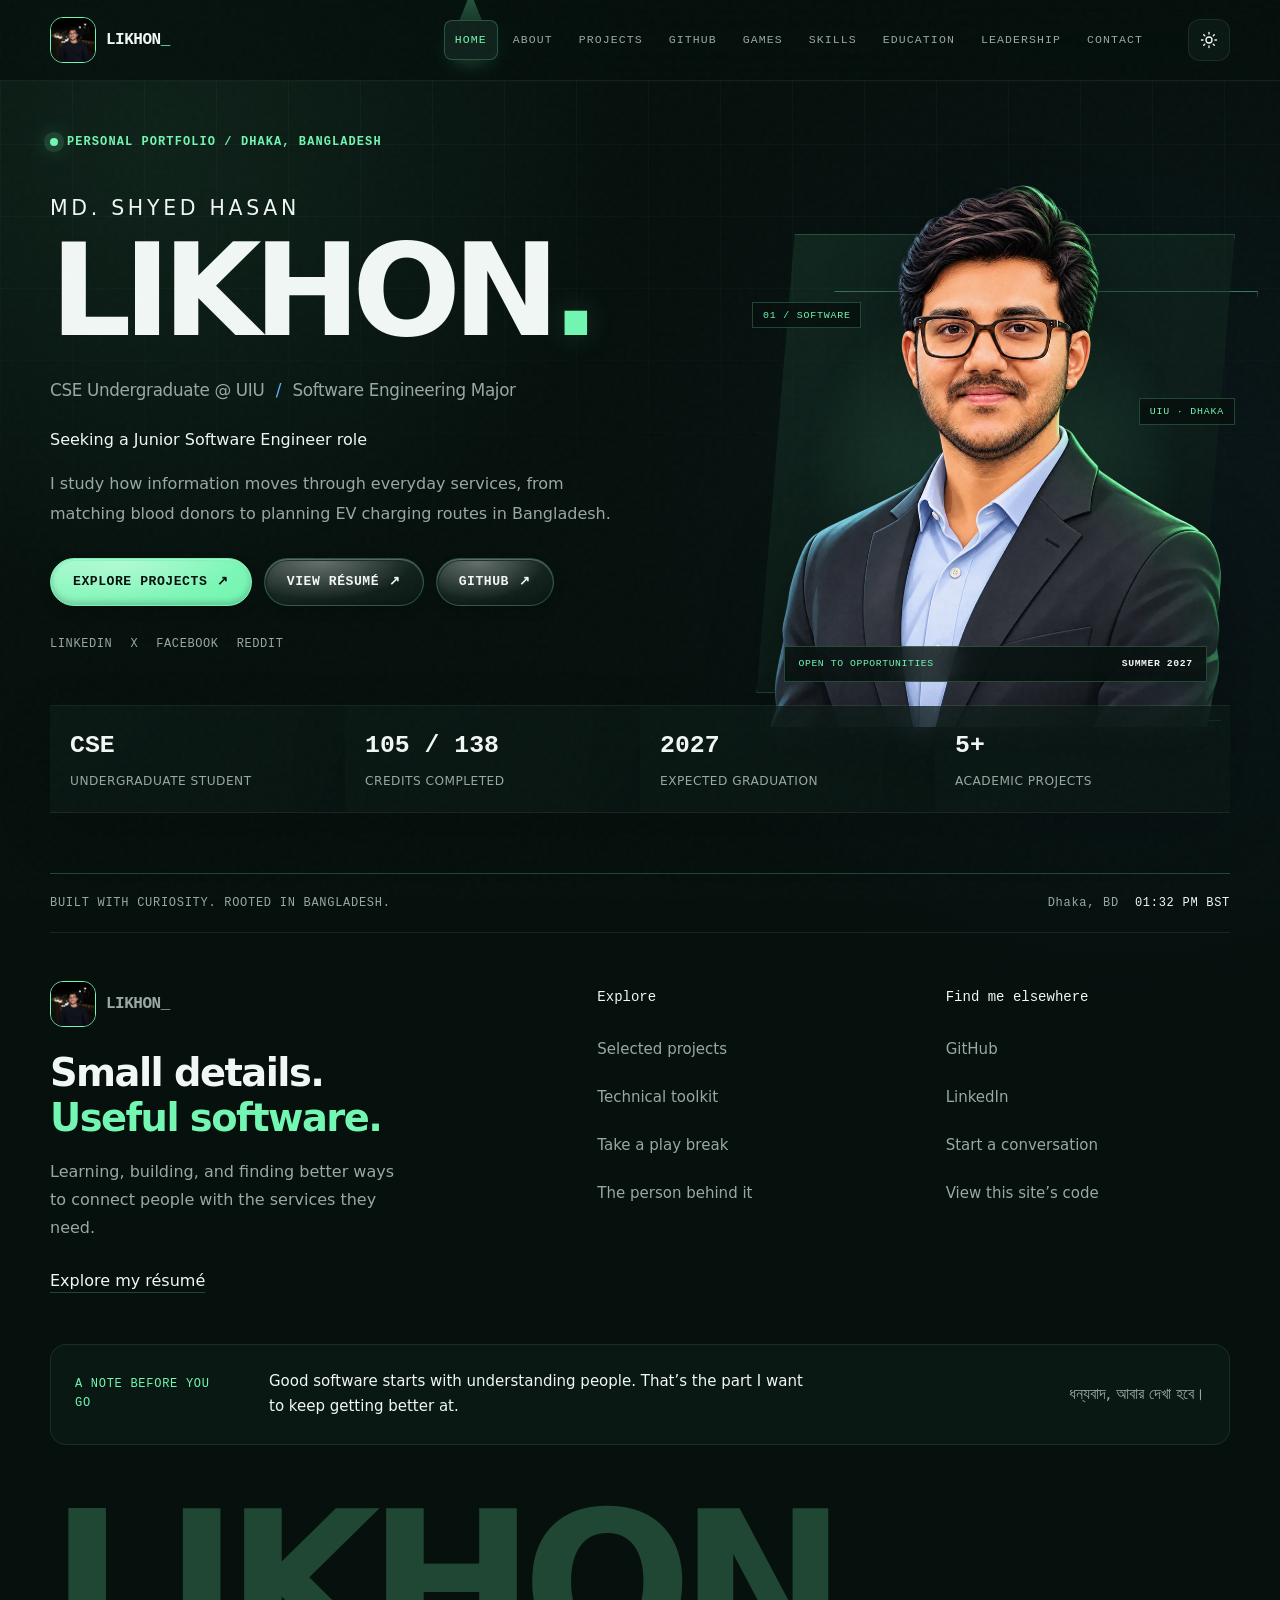
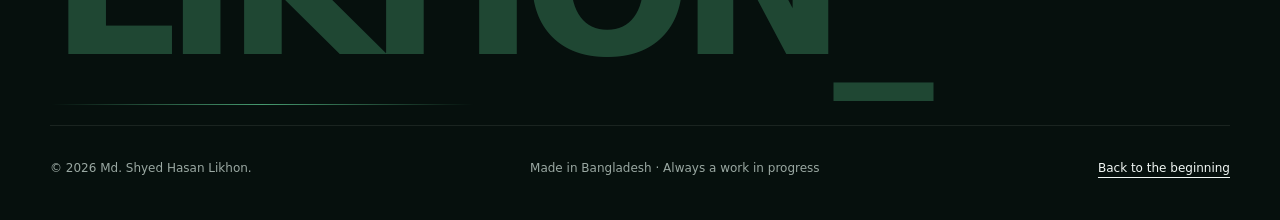
==== commit f4a9f734: "Show real project screenshots and add About video" ====
--- a/index.html
+++ b/index.html
@@ -45,10 +45,10 @@
   <link rel="stylesheet" href="assets/footer.css">
   <link rel="stylesheet" href="assets/pages.css">
   <link rel="stylesheet" href="assets/experience.css">
-  <link rel="stylesheet" href="assets/project-covers.css">
+  <link rel="stylesheet" href="assets/work-gallery.css">
   <link rel="stylesheet" href="assets/refinements.css?v=mobile-20261120">
   <script defer src="assets/refinements.js"></script>
-  <script defer src="assets/experience.js?v=project-click-fix-2"></script>
+  <script defer src="assets/experience.js?v=work-gallery"></script>
   <script defer src="assets/footer.js?v=12hour"></script>
   <script type="application/ld+json">
   {
--- a/assets/work-gallery.css
+++ b/assets/work-gallery.css
@@ -0,0 +1,74 @@
+.projects-grid.work-gallery {
+  grid-template-columns: repeat(2, minmax(0, 1fr));
+  gap: clamp(16px, 3vw, 30px);
+}
+.work-gallery .project-card {
+  scroll-margin-top: 100px;
+}
+.work-gallery .work-shot {
+  display: block;
+  aspect-ratio: 16 / 10;
+  background: var(--bg-elevated);
+  border: 1px solid var(--line);
+  border-radius: 12px;
+  overflow: hidden;
+  margin-bottom: 20px;
+}
+.work-gallery .work-shot img {
+  display: block;
+  width: 100%;
+  height: 100%;
+  object-fit: contain;
+}
+.work-gallery .work-shot:hover,
+.work-gallery .project-card:target {
+  border-color: var(--accent);
+}
+.work-gallery .work-shot:focus-visible {
+  outline: 2px solid var(--accent);
+  outline-offset: 4px;
+}
+.work-gallery .work-status {
+  border: 1px solid var(--line-strong);
+  padding: .25rem .55rem;
+  border-radius: 999px;
+}
+.about-video {
+  margin: 32px auto;
+  max-width: 900px;
+  background: var(--bg-card);
+  border: 1px solid var(--line);
+  border-radius: 18px;
+  overflow: hidden;
+}
+.about-video figcaption {
+  padding: 16px 20px;
+  font-weight: 650;
+}
+.about-video video {
+  display: block;
+  width: 100%;
+  aspect-ratio: 16 / 9;
+  object-fit: contain;
+  background: #081612;
+}
+.github-profile-card {
+  display: flex;
+  align-items: center;
+  flex-wrap: wrap;
+  gap: 18px;
+  padding: clamp(18px, 4vw, 32px);
+  margin-bottom: 22px;
+  border: 1px solid var(--line);
+  border-radius: 18px;
+  background: var(--bg-card);
+}
+.github-profile-card img { border-radius: 14px; }
+.github-profile-card div { flex: 1 1 220px; }
+.github-profile-card h3, .github-profile-card p { margin: 0; }
+.github-profile-card p { color: var(--muted); }
+#github .repo-shelf { margin-bottom: 24px; }
+.repo-actions { display: flex; flex-wrap: wrap; gap: 8px 18px; }
+@media (max-width: 700px) {
+  .projects-grid.work-gallery { grid-template-columns: minmax(0, 1fr); }
+}
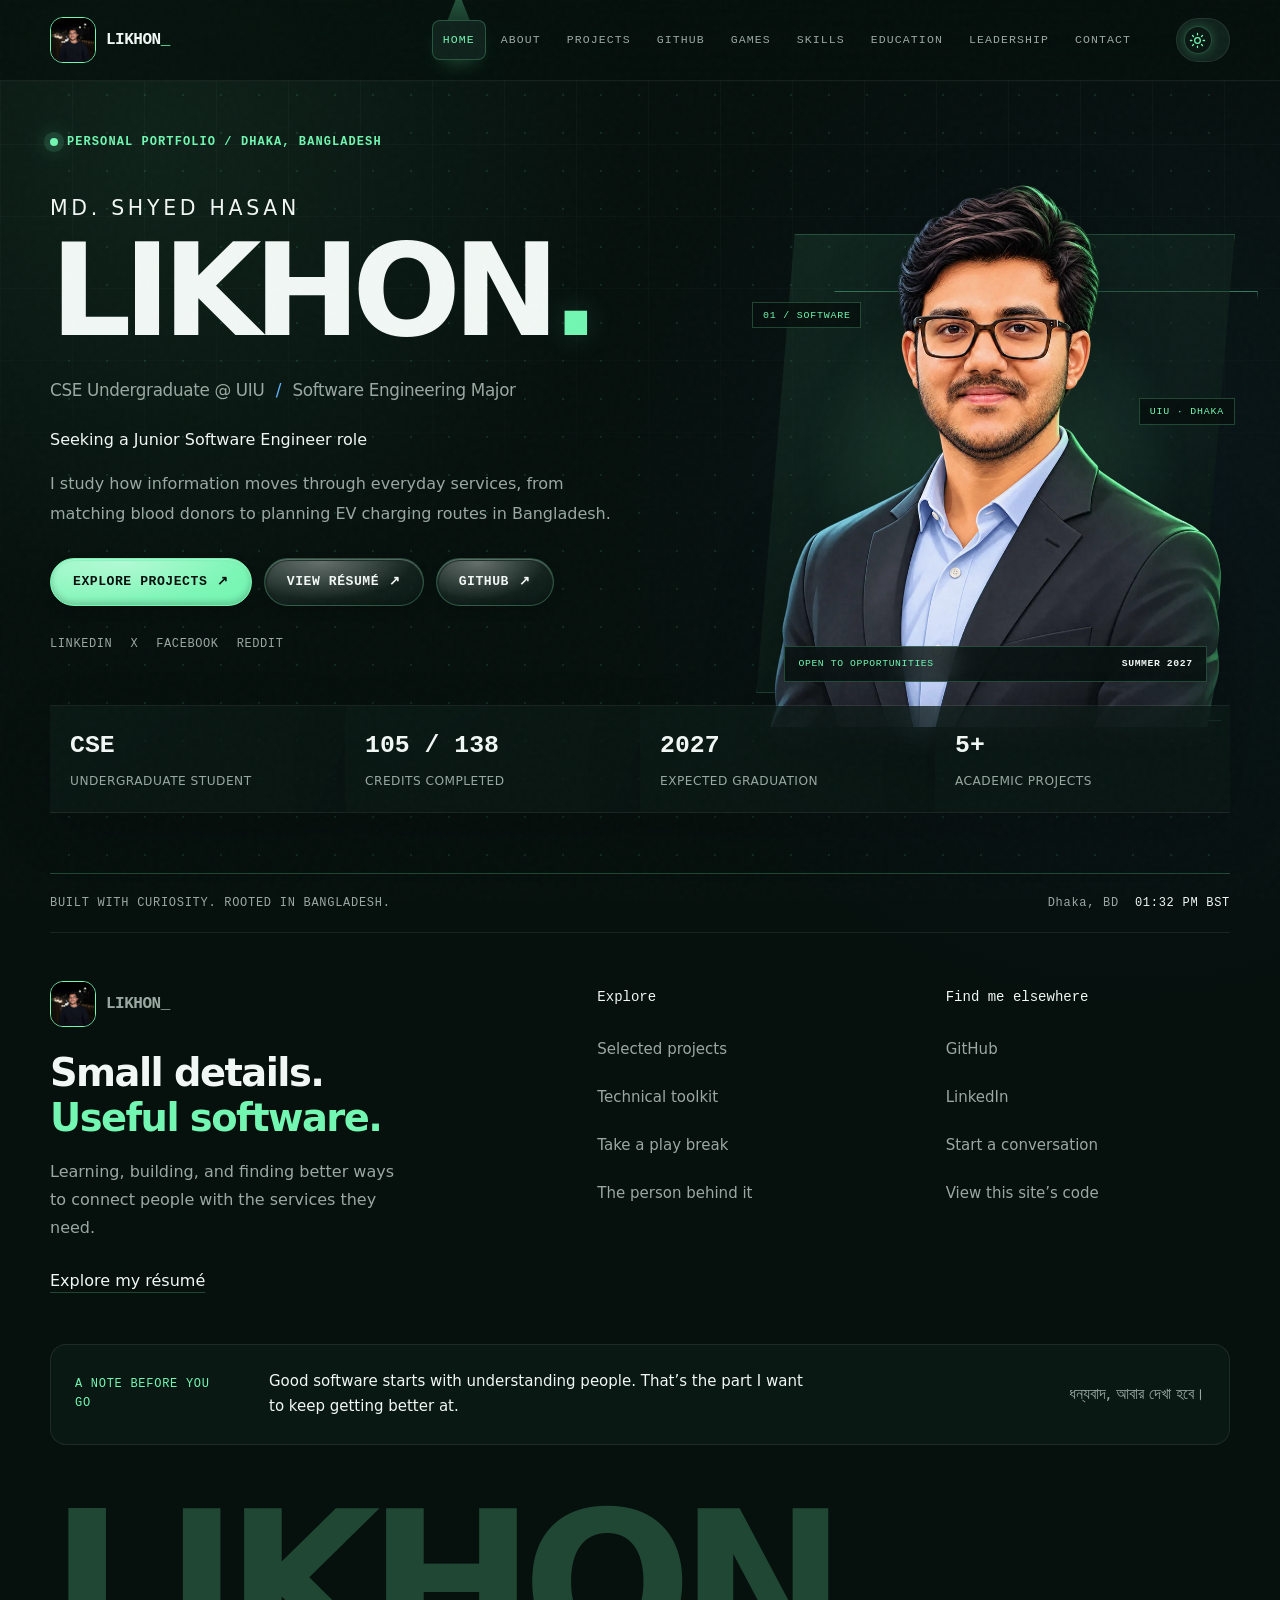
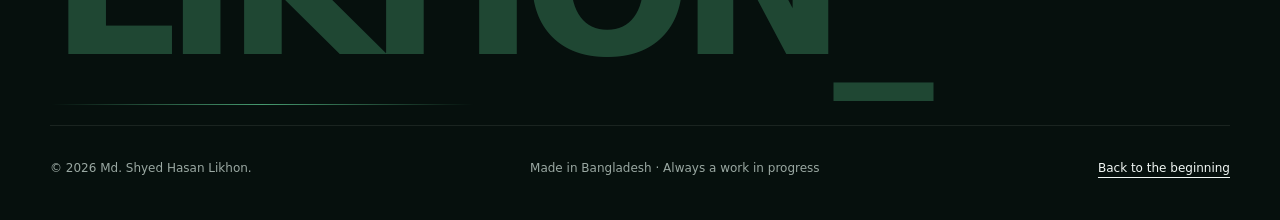
==== commit c1f62caa: "Optimize About video and add mobile-friendly theme switch" ====
--- a/index.html
+++ b/index.html
@@ -40,12 +40,12 @@
 
   <link rel="stylesheet" href="assets/games.css">
 
-  <script defer src="assets/script.js?v=mobile-20261120"></script>
+  <script defer src="assets/script.js?v=theme-orbit"></script>
   <script defer src="assets/effects.js"></script>
   <link rel="stylesheet" href="assets/footer.css">
   <link rel="stylesheet" href="assets/pages.css">
   <link rel="stylesheet" href="assets/experience.css">
-  <link rel="stylesheet" href="assets/work-gallery.css">
+  <link rel="stylesheet" href="assets/work-gallery.css?v=theme-orbit">
   <link rel="stylesheet" href="assets/refinements.css?v=mobile-20261120">
   <script defer src="assets/refinements.js"></script>
   <script defer src="assets/experience.js?v=work-gallery"></script>
@@ -105,7 +105,7 @@
         <a href="contact.html">Contact</a>
       </div>
 
-      <button class="theme-toggle" type="button" aria-label="Switch theme" title="Switch theme">
+      <button class="theme-toggle" type="button" aria-label="Dark mode" aria-pressed="true" title="Switch to light mode">
         <svg class="theme-icon theme-icon-sun" viewBox="0 0 24 24" aria-hidden="true"><path d="M12 4V2m0 20v-2m8-8h2M2 12h2m13.66-5.66 1.42-1.42M4.92 19.08l1.42-1.42m11.32 0 1.42 1.42M4.92 4.92l1.42 1.42M16 12a4 4 0 1 1-8 0 4 4 0 0 1 8 0Z"/></svg>
         <svg class="theme-icon theme-icon-moon" viewBox="0 0 24 24" aria-hidden="true"><path d="M21 12.79A9 9 0 1 1 11.21 3 7 7 0 0 0 21 12.79Z"/></svg>
       </button>
--- a/assets/work-gallery.css
+++ b/assets/work-gallery.css
@@ -72,3 +72,50 @@
 @media (max-width: 700px) {
   .projects-grid.work-gallery { grid-template-columns: minmax(0, 1fr); }
 }
+
+.about-video-link {
+  display: inline-flex;
+  align-items: center;
+  min-height: 44px;
+  padding-inline: 16px;
+  color: var(--accent);
+  font-size: .85rem;
+  text-decoration: underline;
+  text-underline-offset: .2em;
+}
+.nav-shell .theme-toggle {
+  position: relative;
+  width: 54px;
+  height: 44px;
+  border-radius: 24px;
+  color: var(--accent);
+  background: var(--surface);
+  isolation: isolate;
+  overflow: hidden;
+}
+.theme-toggle::before {
+  content: '';
+  position: absolute;
+  inset: 7px 17px 7px 7px;
+  z-index: -1;
+  border-radius: 50%;
+  background: var(--bg-elevated);
+  border: 1px solid var(--line-strong);
+  box-shadow: 0 0 12px var(--line-strong);
+  transition: transform .25s ease;
+}
+.theme-toggle .theme-icon {
+  position: absolute;
+  left: 12px;
+  width: 17px;
+}
+html[data-theme="light"] .theme-toggle::before { transform: translateX(10px); }
+html[data-theme="light"] .theme-toggle .theme-icon { left: 22px; }
+.theme-toggle:focus-visible { outline: 2px solid var(--accent); outline-offset: 3px; }
+@media (max-width: 980px) {
+  .nav-shell { gap: 10px; }
+  .nav-shell .theme-toggle:hover { transform: none; }
+}
+@media (prefers-reduced-motion: reduce) {
+  .theme-toggle::before { transition: none; }
+}
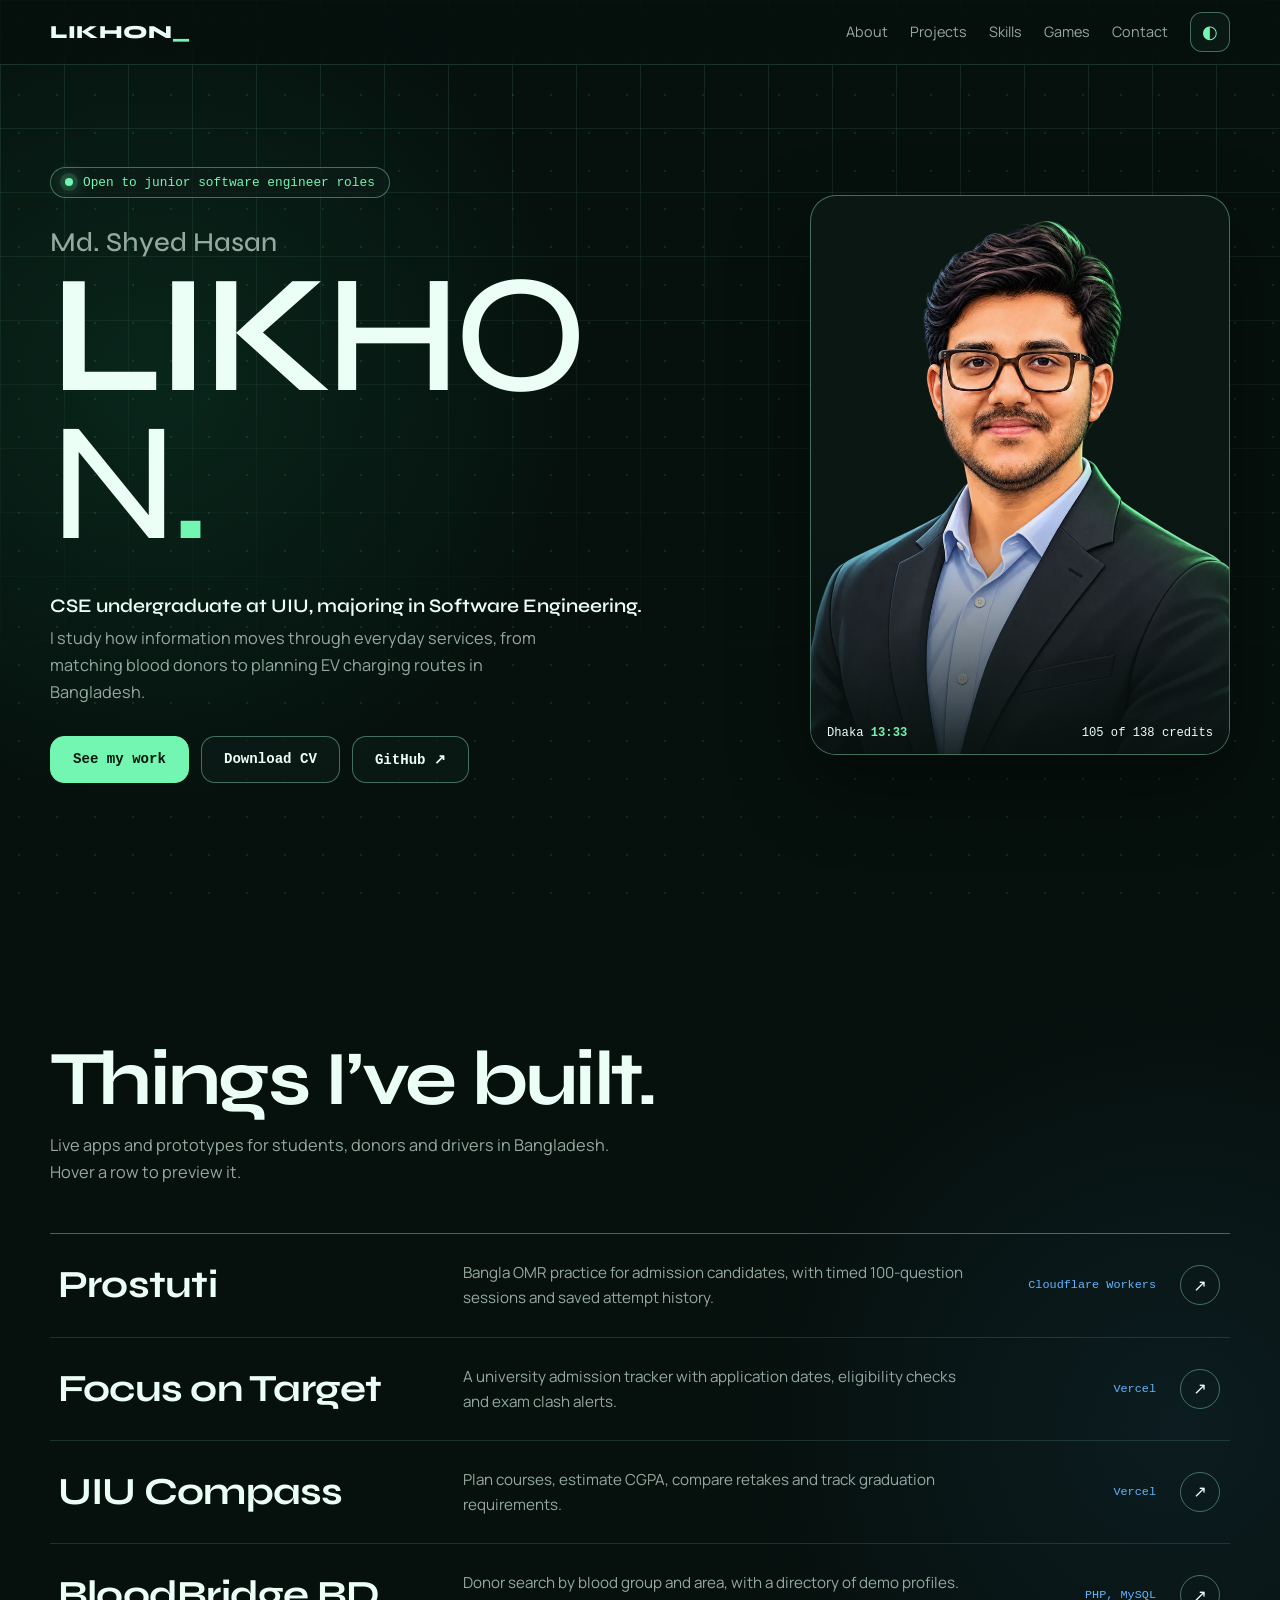
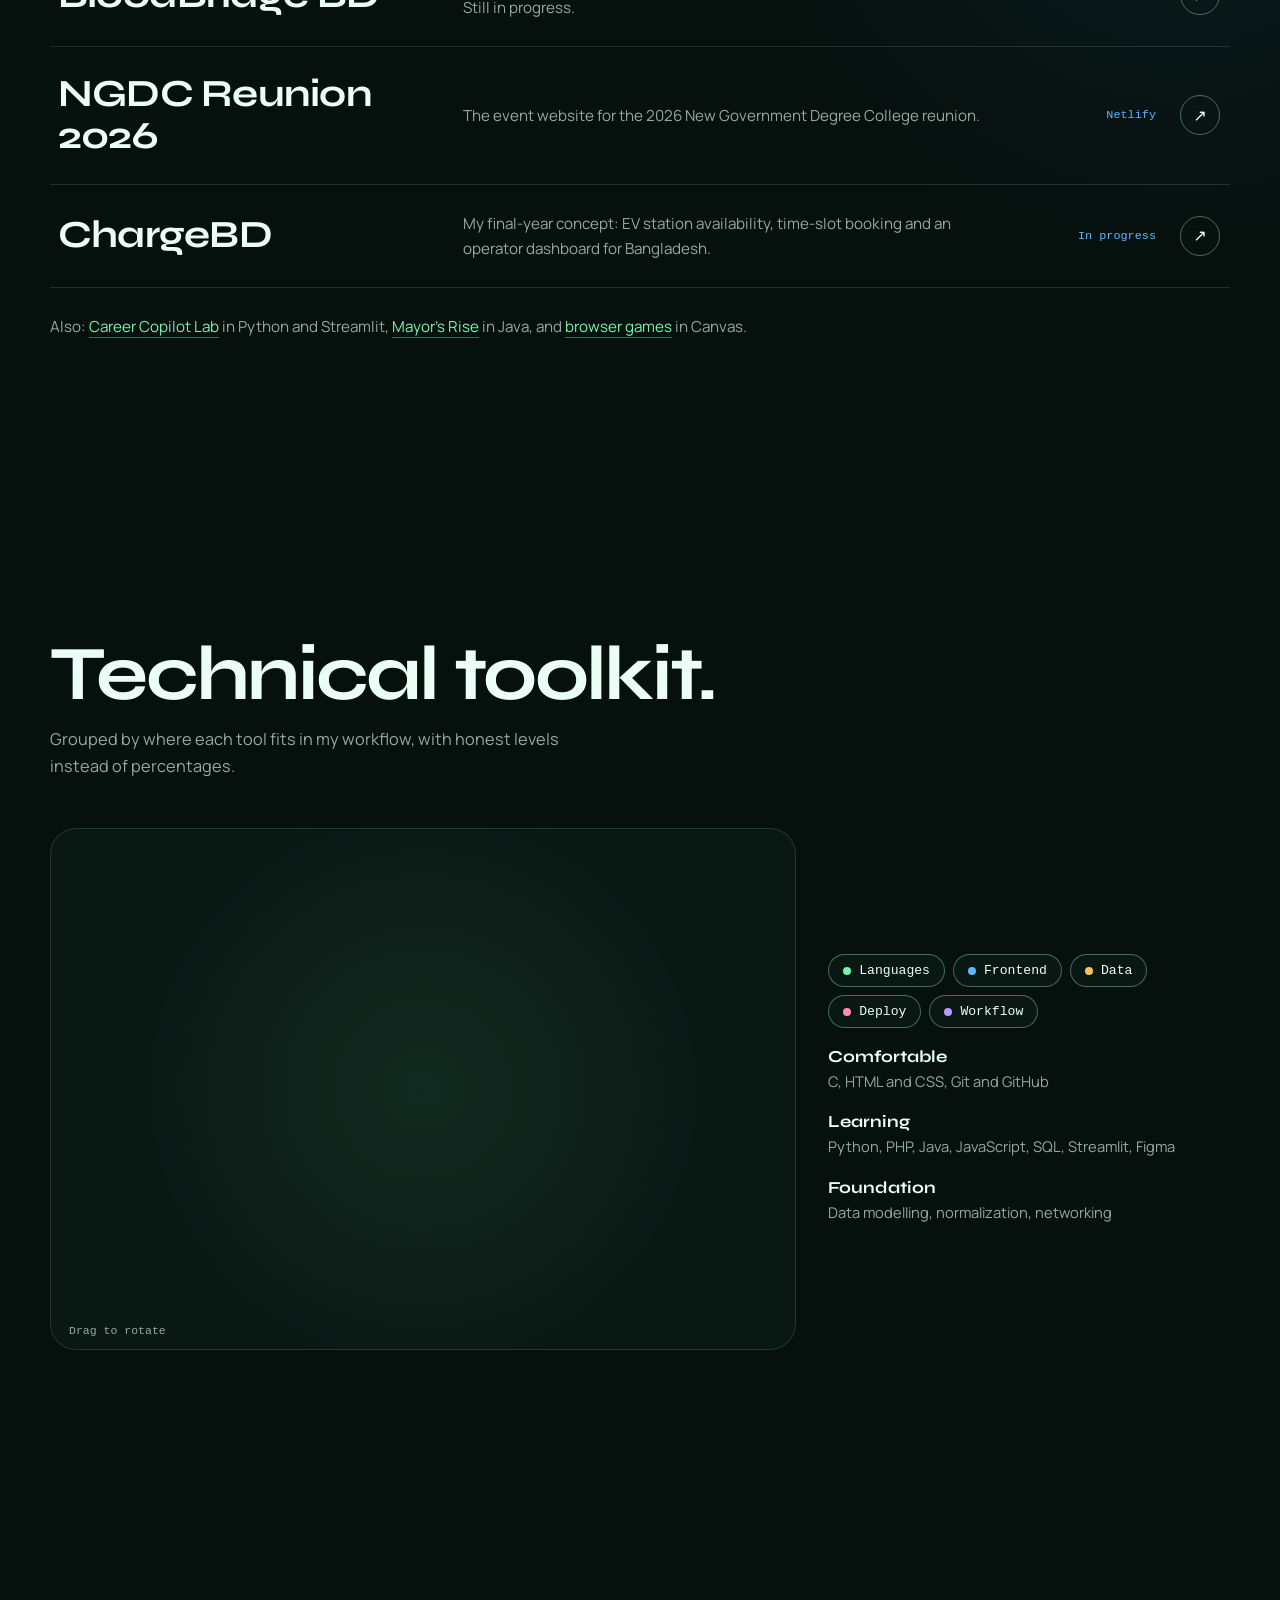
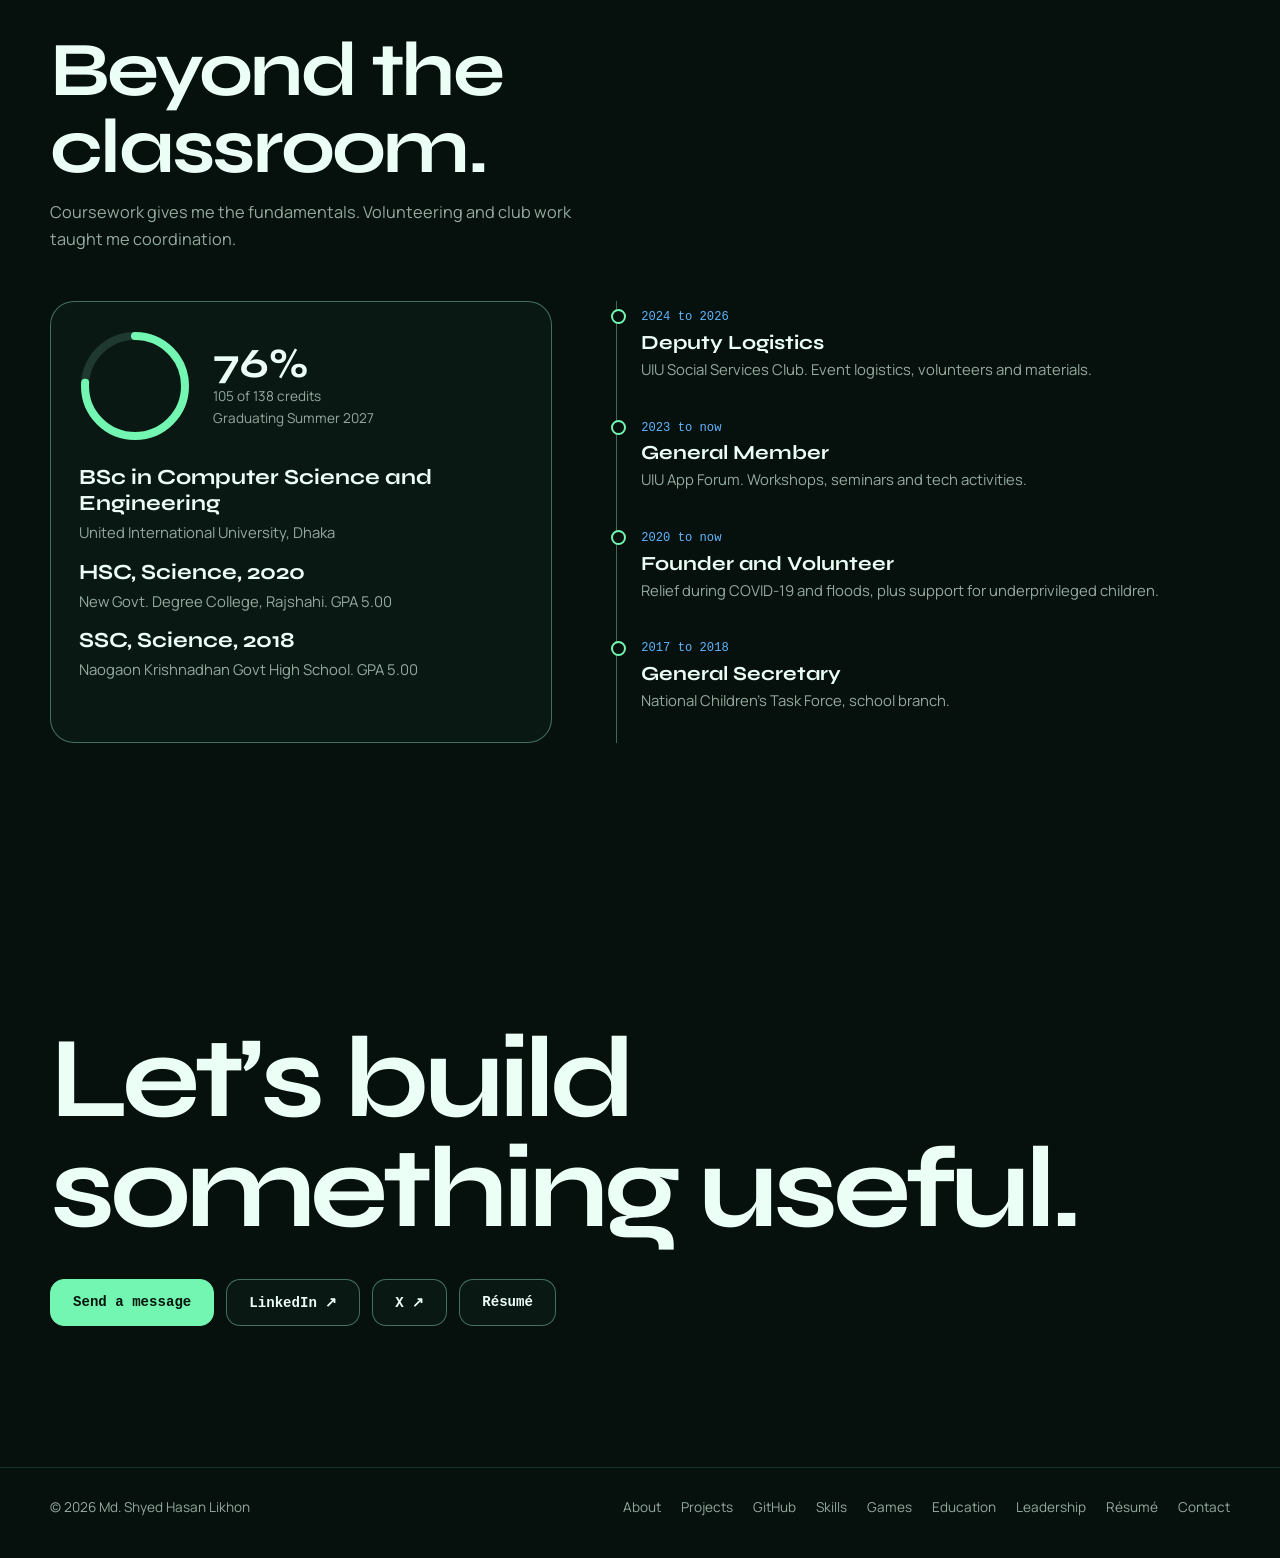
==== commit 9f3e43b1: "Apply zip redesign, keep original GitHub hero particle background on home page" ====
--- a/index.html
+++ b/index.html
@@ -1,179 +1,89 @@
 <!doctype html>
 <html lang="en" data-theme="dark">
 <head>
-  <meta charset="utf-8" />
-  <meta name="viewport" content="width=device-width, initial-scale=1" />
-  <title>Md. Shyed Hasan Likhon | Software Developer Portfolio</title>
-  <meta name="description" content="Software developer portfolio of Md. Shyed Hasan Likhon, featuring full-stack projects in Python, PHP, Java, JavaScript, SQL, and database design." />
-  <meta name="keywords" content="Md. Shyed Hasan Likhon, software developer, full-stack developer, junior software engineer, Python developer, PHP developer, Java developer, UIU, Bangladesh" />
-  <meta name="author" content="Md. Shyed Hasan Likhon" />
-  <meta name="robots" content="index, follow, max-image-preview:large, max-snippet:-1, max-video-preview:-1" />
-  <link rel="canonical" href="https://mshlikhon.github.io/" />
+<meta charset="utf-8">
+<meta name="viewport" content="width=device-width,initial-scale=1,viewport-fit=cover">
+<title>Md. Shyed Hasan Likhon | Software Developer Portfolio</title>
+<meta name="description" content="Portfolio of Md. Shyed Hasan Likhon, a CSE undergraduate at UIU building web apps, databases and service workflows in Dhaka, Bangladesh.">
+<link rel="canonical" href="https://mshlikhon.github.io/">
+<meta property="og:title" content="Md. Shyed Hasan Likhon | Software Developer Portfolio">
+<meta property="og:description" content="Portfolio of Md. Shyed Hasan Likhon, a CSE undergraduate at UIU building web apps, databases and service workflows in Dhaka, Bangladesh.">
+<meta property="og:type" content="website">
+<meta property="og:url" content="https://mshlikhon.github.io/">
+<meta property="og:image" content="https://mshlikhon.github.io/assets/og-card.jpg">
+<meta name="twitter:card" content="summary_large_image">
+<meta name="theme-color" content="#06100d">
+<link rel="icon" href="assets/favicon.svg" type="image/svg+xml">
+<link rel="preload" href="assets/portrait.webp" as="image" type="image/webp">
+<link rel="preconnect" href="https://fonts.googleapis.com"><link rel="preconnect" href="https://fonts.gstatic.com" crossorigin>
+<link rel="stylesheet" href="https://fonts.googleapis.com/css2?family=Syne:wght@400..800&family=Manrope:wght@300..800&family=Hind+Siliguri:wght@500&display=swap">
+<link rel="stylesheet" href="assets/site.css">
+<script>try{var t=localStorage.getItem("theme");if(t)document.documentElement.dataset.theme=t}catch(e){}</script>
+<script type="application/ld+json">{"@context":"https://schema.org","@type":"Person","name":"Md. Shyed Hasan Likhon","url":"https://mshlikhon.github.io/","jobTitle":"Software Developer","alumniOf":"United International University","address":{"@type":"PostalAddress","addressLocality":"Dhaka","addressCountry":"BD"},"sameAs":["https://github.com/MSHLIKHON","https://www.linkedin.com/in/mshlikhon/","https://x.com/shyed_likhon"]}</script>
+</head>
+<body>
+<div class="intro" aria-hidden="true"><span lang="bn">স্বাগতম</span></div>
+<div id="bar"></div><div id="pv" aria-hidden="true"><img alt=""></div>
+<header><nav class="w" aria-label="Primary"><a class="brand" href="index.html">LIKHON<i>_</i></a><div class="ls"><a href="about.html">About</a><a href="projects.html">Projects</a><a href="skills.html">Skills</a><a href="games.html">Games</a><a href="contact.html">Contact</a></div><button id="theme" type="button" aria-label="Switch light or dark theme">◐</button><button id="mt" class="mt" type="button" aria-label="Menu" aria-expanded="false">Menu</button></nav></header>
+<main id="top">
+<section class="hero"><canvas class="particle-field" id="particle-field" aria-hidden="true"></canvas><div class="w hg">
+<div>
+<span class="pill"><b></b>Open to junior software engineer roles</span>
+<span class="first">Md. Shyed Hasan</span>
+<h1 aria-label="Likhon"><span aria-hidden="true" style="--i:0">L</span><span aria-hidden="true" style="--i:1">I</span><span aria-hidden="true" style="--i:2">K</span><span aria-hidden="true" style="--i:3">H</span><span aria-hidden="true" style="--i:4">O</span><span aria-hidden="true" style="--i:5">N</span><span class="dt" aria-hidden="true" style="--i:6">.</span></h1>
+<p class="role">CSE undergraduate at UIU, majoring in Software Engineering.</p>
+<p class="sum">I study how information moves through everyday services, from matching blood donors to planning EV charging routes in Bangladesh.</p>
+<div class="btns"><a class="btn p" href="#work">See my work</a><a class="btn" href="assets/Md-Shyed-Hasan-Likhon-CV.pdf">Download CV</a><a class="btn" href="https://github.com/MSHLIKHON" target="_blank" rel="noopener">GitHub ↗</a></div>
+</div>
+<figure class="pt" id="pt"><img src="assets/portrait.webp" alt="Portrait of Md. Shyed Hasan Likhon" fetchpriority="high"><figcaption class="chip"><span>Dhaka <b id="clk">--:--</b></span><span>105 of 138 credits</span></figcaption></figure>
+</div></section>
 
-  <meta property="og:site_name" content="Md. Shyed Hasan Likhon — Software Developer" />
-  <meta property="og:title" content="Md. Shyed Hasan Likhon | Software Developer Portfolio" />
-  <meta property="og:description" content="Explore full-stack, database, and software engineering projects built with Python, PHP, Java, JavaScript, SQL, and modern web technologies." />
-  <meta property="og:type" content="website" />
-  <meta property="og:url" content="https://mshlikhon.github.io/" />
-  <meta property="og:locale" content="en_US" />
-  <meta property="og:image" content="https://mshlikhon.github.io/assets/og-card.jpg" />
-  <meta property="og:image:secure_url" content="https://mshlikhon.github.io/assets/og-card.jpg" />
-  <meta property="og:image:type" content="image/jpeg" />
-  <meta property="og:image:width" content="1200" />
-  <meta property="og:image:height" content="630" />
-  <meta property="og:image:alt" content="Md. Shyed Hasan Likhon — software developer portfolio" />
+<section class="s" id="work"><div class="w">
+<h2>Things I’ve built.</h2>
+<p class="lead">Live apps and prototypes for students, donors and drivers in Bangladesh. Hover a row to preview it.</p>
+<div class="rows">
+<a class="row" href="https://admission-omr.myselfmshl.workers.dev/" target="_blank" rel="noopener" data-img="assets/work-prostuti.webp"><span class="t">Prostuti</span><span class="d">Bangla OMR practice for admission candidates, with timed 100-question sessions and saved attempt history.</span><span class="m">Cloudflare Workers</span><span class="go">↗</span><img class="th" src="assets/work-prostuti.webp" alt="" loading="lazy"></a>
+<a class="row" href="https://focusontarget-hsc.vercel.app/" target="_blank" rel="noopener" data-img="assets/work-admission-tracker.webp"><span class="t">Focus on Target</span><span class="d">A university admission tracker with application dates, eligibility checks and exam clash alerts.</span><span class="m">Vercel</span><span class="go">↗</span><img class="th" src="assets/work-admission-tracker.webp" alt="" loading="lazy"></a>
+<a class="row" href="https://uiucompass.vercel.app/" target="_blank" rel="noopener" data-img="assets/work-compass.webp"><span class="t">UIU Compass</span><span class="d">Plan courses, estimate CGPA, compare retakes and track graduation requirements.</span><span class="m">Vercel</span><span class="go">↗</span><img class="th" src="assets/work-compass.webp" alt="" loading="lazy"></a>
+<a class="row" href="https://github.com/MSHLIKHON/BloodBridge-BD" target="_blank" rel="noopener" data-img="assets/work-bloodbridge-donors.webp"><span class="t">BloodBridge BD</span><span class="d">Donor search by blood group and area, with a directory of demo profiles. Still in progress.</span><span class="m">PHP, MySQL</span><span class="go">↗</span><img class="th" src="assets/work-bloodbridge-donors.webp" alt="" loading="lazy"></a>
+<a class="row" href="https://ngdc-reunion-2026.netlify.app/" target="_blank" rel="noopener" data-img="assets/work-reunion.webp"><span class="t">NGDC Reunion 2026</span><span class="d">The event website for the 2026 New Government Degree College reunion.</span><span class="m">Netlify</span><span class="go">↗</span><img class="th" src="assets/work-reunion.webp" alt="" loading="lazy"></a>
+<a class="row" href="about.html"><span class="t">ChargeBD</span><span class="d">My final-year concept: EV station availability, time-slot booking and an operator dashboard for Bangladesh.</span><span class="m">In progress</span><span class="go">↗</span></a>
+</div>
+<p class="also">Also: <a href="https://github.com/MSHLIKHON/career_copilot_lab" target="_blank" rel="noopener">Career Copilot Lab</a> in Python and Streamlit, <a href="https://github.com/ashad-abir/Mayor-s-Rise/" target="_blank" rel="noopener">Mayor’s Rise</a> in Java, and <a href="games.html">browser games</a> in Canvas.</p>
+</div></section>
 
-  <meta name="twitter:card" content="summary_large_image" />
-  <meta name="twitter:site" content="@shyed_likhon" />
-  <meta name="twitter:creator" content="@shyed_likhon" />
-  <meta name="twitter:title" content="Md. Shyed Hasan Likhon | Software Developer Portfolio" />
-  <meta name="twitter:description" content="Full-stack, database, and software engineering projects built with Python, PHP, Java, JavaScript, and SQL." />
-  <meta name="twitter:image" content="https://mshlikhon.github.io/assets/og-card.jpg" />
-  <meta name="twitter:image:alt" content="Md. Shyed Hasan Likhon — software developer portfolio" />
-  <meta name="theme-color" content="#06100d" />
-  <link rel="icon" href="assets/favicon.svg" type="image/svg+xml" />
-  <link rel="preload" href="assets/portrait.webp" as="image" type="image/webp" fetchpriority="high" />
-  <link rel="stylesheet" href="assets/styles.css" />
-  <link rel="stylesheet" href="assets/polish.css?v=showcase" />
-  <script defer src="assets/intro.js?v=pages-20261119"></script>
-  <link rel="stylesheet" href="assets/playground.css">
+<section class="s" id="toolkit"><div class="w">
+<h2>Technical toolkit.</h2>
+<p class="lead">Grouped by where each tool fits in my workflow, with honest levels instead of percentages.</p>
+<div class="tk">
+<div class="orb"><canvas id="orbit" role="img" aria-label="Rotating sphere of my skills"></canvas><span class="hint">Drag to rotate</span></div>
+<div><div id="chips" role="group" aria-label="Filter skills by group"></div>
+<dl><dt>Comfortable</dt><dd>C, HTML and CSS, Git and GitHub</dd><dt>Learning</dt><dd>Python, PHP, Java, JavaScript, SQL, Streamlit, Figma</dd><dt>Foundation</dt><dd>Data modelling, normalization, networking</dd></dl></div>
+</div></div></section>
 
-  <link rel="stylesheet" href="assets/games.css">
+<section class="s" id="journey"><div class="w">
+<h2>Beyond the classroom.</h2>
+<p class="lead">Coursework gives me the fundamentals. Volunteering and club work taught me coordination.</p>
+<div class="jg">
+<div class="edu"><div class="ring"><svg viewBox="0 0 112 112" aria-hidden="true"><circle class="bg" cx="56" cy="56" r="50"/><circle class="fg" cx="56" cy="56" r="50"/></svg><div><strong>76%</strong><small>105 of 138 credits<br>Graduating Summer 2027</small></div></div>
+<h3>BSc in Computer Science and Engineering</h3><p>United International University, Dhaka</p>
+<h3>HSC, Science, 2020</h3><p>New Govt. Degree College, Rajshahi. GPA 5.00</p>
+<h3>SSC, Science, 2018</h3><p>Naogaon Krishnadhan Govt High School. GPA 5.00</p></div>
+<ol class="tl">
+<li><time>2024 to 2026</time><h3>Deputy Logistics</h3><p>UIU Social Services Club. Event logistics, volunteers and materials.</p></li>
+<li><time>2023 to now</time><h3>General Member</h3><p>UIU App Forum. Workshops, seminars and tech activities.</p></li>
+<li><time>2020 to now</time><h3>Founder and Volunteer</h3><p>Relief during COVID-19 and floods, plus support for underprivileged children.</p></li>
+<li><time>2017 to 2018</time><h3>General Secretary</h3><p>National Children’s Task Force, school branch.</p></li>
+</ol></div></div></section>
 
-  <script defer src="assets/script.js?v=theme-orbit"></script>
-  <script defer src="assets/effects.js"></script>
-  <link rel="stylesheet" href="assets/footer.css">
-  <link rel="stylesheet" href="assets/pages.css">
-  <link rel="stylesheet" href="assets/experience.css">
-  <link rel="stylesheet" href="assets/work-gallery.css?v=theme-orbit">
-  <link rel="stylesheet" href="assets/refinements.css?v=mobile-20261120">
-  <script defer src="assets/refinements.js"></script>
-  <script defer src="assets/experience.js?v=work-gallery"></script>
-  <script defer src="assets/footer.js?v=12hour"></script>
-  <script type="application/ld+json">
-  {
-    "@context": "https://schema.org",
-    "@type": "Person",
-    "name": "Md. Shyed Hasan Likhon",
-    "url": "https://mshlikhon.github.io/",
-    "image": "https://mshlikhon.github.io/assets/profile-avatar-v2.jpg",
-    "description": "Software developer and CSE undergraduate focused on full-stack applications, databases, and service workflows.",
-    "jobTitle": "Software Developer",
-    "address": {"@type": "PostalAddress", "addressLocality": "Dhaka", "addressCountry": "BD"},
-    "alumniOf": {"@type": "CollegeOrUniversity", "name": "United International University"},
-    "knowsAbout": ["Software Engineering", "Python", "PHP", "Java", "JavaScript", "SQL", "Database Design"],
-    "sameAs": [
-      "https://github.com/MSHLIKHON",
-      "https://www.linkedin.com/in/mshlikhon/",
-      "https://x.com/shyed_likhon"
-    ]
-  }
-  </script>
-</head>
-<body data-page="home">
-  <div class="site-intro" id="site-intro" hidden aria-hidden="true">
-    <div class="site-intro-inner">
-      <span class="site-intro-name">LIKHON<span>.</span></span>
-      <div class="site-intro-meter"><span>Loading portfolio</span><span id="intro-percent">0%</span></div>
-      <p class="site-intro-greeting" lang="bn">স্বাগতম</p>
-    </div>
-  </div>
-  <a class="skip-link" href="#main-content">Skip to content</a>
-  <div class="noise" aria-hidden="true"></div>
-  <div class="cursor-glow" aria-hidden="true"></div>
-
-  <header class="site-header" id="top">
-    <nav class="nav-shell" aria-label="Primary navigation">
-      <a class="brand" href="index.html">
-        <span class="brand-mark"><img src="assets/profile-avatar-v2.jpg" alt="" width="400" height="400" decoding="async" fetchpriority="low"></span>
-        <span class="brand-text">LIKHON<span class="blink-dot">_</span></span>
-      </a>
-
-      <button class="menu-toggle" type="button" aria-expanded="false" aria-controls="nav-links" aria-label="Open menu">
-        <span></span><span></span><span></span>
-      </button>
-
-      <div class="nav-links" id="nav-links">
-        <a href="index.html" aria-current="page" class="active">Home</a>
-        <a href="about.html">About</a>
-        <a href="projects.html">Projects</a>
-        <a href="github.html">GitHub</a>
-        <a href="games.html">Games</a>
-        <a href="skills.html">Skills</a>
-        <a href="education.html">Education</a>
-        <a href="leadership.html">Leadership</a>
-        <a href="contact.html">Contact</a>
-      </div>
-
-      <button class="theme-toggle" type="button" aria-label="Dark mode" aria-pressed="true" title="Switch to light mode">
-        <svg class="theme-icon theme-icon-sun" viewBox="0 0 24 24" aria-hidden="true"><path d="M12 4V2m0 20v-2m8-8h2M2 12h2m13.66-5.66 1.42-1.42M4.92 19.08l1.42-1.42m11.32 0 1.42 1.42M4.92 4.92l1.42 1.42M16 12a4 4 0 1 1-8 0 4 4 0 0 1 8 0Z"/></svg>
-        <svg class="theme-icon theme-icon-moon" viewBox="0 0 24 24" aria-hidden="true"><path d="M21 12.79A9 9 0 1 1 11.21 3 7 7 0 0 0 21 12.79Z"/></svg>
-      </button>
-    </nav>
-  </header>
-
-<main id="main-content">
-<section class="hero section" id="home">
-      <canvas class="particle-field" id="particle-field" aria-hidden="true"></canvas>
-      <div class="hero-grid">
-        <div class="hero-copy reveal">
-          <p class="eyebrow"><span class="status-dot"></span> PERSONAL PORTFOLIO / DHAKA, BANGLADESH</p>
-          <div class="name-lockup"><h1><small>MD. SHYED HASAN</small><span>LIKHON<span class="name-period">.</span></span></h1></div>
-          <h2>CSE Undergraduate @ UIU <span class="slash">/</span> Software Engineering Major</h2>
-          <p>Seeking a Junior Software Engineer role</p>
-          <p class="hero-summary">I study how information moves through everyday services, from matching blood donors to planning EV charging routes in Bangladesh.</p>
-
-          <div class="hero-actions">
-            <a class="button button-primary" href="projects.html">Explore Projects <span aria-hidden="true">↗</span></a>
-            <a class="button button-secondary" href="resume.html">View Résumé <span aria-hidden="true">↗</span></a>
-            <a class="button button-secondary" href="https://github.com/MSHLIKHON?tab=repositories" target="_blank" rel="noopener noreferrer">GitHub <span aria-hidden="true">↗</span></a>
-          </div>
-
-          <div class="social-row" aria-label="Social profiles">
-            <a href="https://www.linkedin.com/in/mshlikhon/" target="_blank" rel="noreferrer">LinkedIn</a>
-            <a href="https://x.com/shyed_likhon" target="_blank" rel="noreferrer">X</a>
-            <a href="https://www.facebook.com/shyed.likhon" target="_blank" rel="noreferrer">Facebook</a>
-            <a href="https://www.reddit.com/user/msh_likhon/" target="_blank" rel="noreferrer">Reddit</a>
-          </div>
-        </div>
-
-        <figure class="hero-portrait reveal delay-1" aria-label="Animated portrait of Md. Shyed Hasan Likhon">
-          <span class="portrait-code portrait-code-a" aria-hidden="true">01 / SOFTWARE</span>
-          <span class="portrait-code portrait-code-b" aria-hidden="true">UIU · DHAKA</span>
-          <div class="portrait-halo" aria-hidden="true"></div>
-          <img src="assets/portrait.webp" alt="Animated illustration of Md. Shyed Hasan Likhon" width="877" height="1080" loading="eager" decoding="async" fetchpriority="high">
-          <figcaption><span>OPEN TO OPPORTUNITIES</span><strong>SUMMER 2027</strong></figcaption>
-        </figure>
-      </div>
-
-      <div class="stats-grid reveal delay-2" aria-label="Academic summary">
-        <article><strong>CSE</strong><span>Undergraduate Student</span></article>
-        <article><strong>105 / 138</strong><span>Credits Completed</span></article>
-        <article><strong>2027</strong><span>Expected Graduation</span></article>
-        <article><strong>5+</strong><span>Academic Projects</span></article>
-      </div>
-
-    </section>
+<section class="s" id="contact"><div class="w">
+<p class="big">Let’s build something useful.</p>
+<div class="btns"><a class="btn p" href="contact.html">Send a message</a><a class="btn" href="https://www.linkedin.com/in/mshlikhon/" target="_blank" rel="noopener">LinkedIn ↗</a><a class="btn" href="https://x.com/shyed_likhon" target="_blank" rel="noopener">X ↗</a><a class="btn" href="resume.html">Résumé</a></div>
+</div></section>
 </main>
-
-  <footer class="site-footer" id="footer" aria-label="Portfolio footer">
-    <div class="footer-topline"><span>BUILT WITH CURIOSITY. ROOTED IN BANGLADESH.</span><span class="footer-location">Dhaka, BD <time id="dhaka-time" aria-label="Current time in Dhaka">UTC+06:00</time></span></div>
-    <div class="footer-main">
-      <div class="footer-intro">
-        <a class="brand footer-brand" href="index.html"><span class="brand-mark"><img src="assets/profile-avatar-v2.jpg" alt="" width="400" height="400" loading="lazy" decoding="async" fetchpriority="low"></span><span class="brand-text">LIKHON_</span></a>
-        <h2>Small details.<br><span>Useful software.</span></h2>
-        <p>Learning, building, and finding better ways to connect people with the services they need.</p>
-        <a class="footer-resume" href="resume.html">Explore my résumé</a>
-      </div>
-      <nav class="footer-links" aria-label="Footer explore"><h3>Explore</h3><a href="projects.html">Selected projects</a><a href="skills.html">Technical toolkit</a><a href="games.html">Take a play break</a><a href="about.html">The person behind it</a></nav>
-      <nav class="footer-links" aria-label="Footer connect"><h3>Find me elsewhere</h3><a href="https://github.com/MSHLIKHON" target="_blank" rel="noopener noreferrer">GitHub</a><a href="https://www.linkedin.com/in/mshlikhon/" target="_blank" rel="noopener noreferrer">LinkedIn</a><a href="contact.html">Start a conversation</a><a href="https://github.com/MSHLIKHON/mshlikhon.github.io" target="_blank" rel="noopener noreferrer">View this site’s code</a></nav>
-    </div>
-    <div class="footer-note"><span class="footer-note-label">A NOTE BEFORE YOU GO</span><p>Good software starts with understanding people. That’s the part I want to keep getting better at.</p><span class="footer-signature" lang="bn">ধন্যবাদ, আবার দেখা হবে।</span></div>
-    <div class="footer-wordmark" aria-hidden="true" data-wordmark="LIKHON_"><span class="wordmark-base">LIKHON_</span><span class="wordmark-light">LIKHON_</span></div>
-    <div class="footer-bottom"><p>© <span id="current-year">2026</span> Md. Shyed Hasan Likhon.</p><span>Made in Bangladesh · Always a work in progress</span><a href="index.html">Back to the beginning</a></div>
-  </footer>
-
-  <button class="back-to-top" id="back-to-top" type="button" aria-label="Back to top"><span>Back to top</span> ↑</button>
-  <div class="toast" id="toast" role="status" aria-live="polite"></div>
+<footer><div class="w fr"><span>© 2026 Md. Shyed Hasan Likhon</span><div><a href="about.html">About</a><a href="projects.html">Projects</a><a href="github.html">GitHub</a><a href="skills.html">Skills</a><a href="games.html">Games</a><a href="education.html">Education</a><a href="leadership.html">Leadership</a><a href="resume.html">Résumé</a><a href="contact.html">Contact</a></div></div></footer>
+<script defer src="assets/site.js"></script>
+<script defer src="assets/orbit.js"></script>
+<script defer src="assets/hero-particles.js"></script>
 </body>
 </html>
--- a/assets/site.css
+++ b/assets/site.css
@@ -0,0 +1,88 @@
+:root{--bg:#06100d;--el:#0a1713;--card:rgba(13,29,24,.72);--tx:#ecfff7;--mu:#94aa9f;--ln:rgba(159,255,211,.14);--ln2:rgba(159,255,211,.38);--ac:#72f6b1;--ac2:#5fb6ff;--dot:114,246,177;--ink:#03150c;--d:Syne,"Hind Siliguri",system-ui,sans-serif;--b:Manrope,"Hind Siliguri",system-ui,sans-serif;--m:ui-monospace,SFMono-Regular,Consolas,monospace;--accent:var(--ac);--accent-strong:var(--ac);--accent-2:var(--ac2);--text:var(--tx);--muted:var(--mu);--faint:var(--mu);--line:var(--ln);--line-strong:var(--ln2);--surface:var(--el);--surface-strong:var(--el);--bg-card:var(--card);--bg-elevated:var(--el);--mono:var(--m);--sans:var(--b);--warning:#f8c45c;--radius:20px}
+[data-theme=light]{--bg:#f3f8f5;--el:#fff;--card:rgba(255,255,255,.82);--tx:#0b1f17;--mu:#4a6256;--ln:rgba(8,121,75,.16);--ln2:rgba(8,121,75,.42);--ac:#08794b;--ac2:#146c9b;--dot:8,121,75;--ink:#fff}
+*{box-sizing:border-box}html{scroll-behavior:smooth;scroll-padding-top:84px}
+body{margin:0;background:radial-gradient(circle at 12% 8%,rgba(31,215,136,.11),transparent 28rem),radial-gradient(circle at 92% 30%,rgba(80,169,255,.08),transparent 28rem),var(--bg);color:var(--tx);font:400 1.02rem/1.65 var(--b);overflow-x:hidden}
+body::before{content:"";position:fixed;inset:0;z-index:-2;pointer-events:none;background:linear-gradient(var(--ln) 1px,transparent 1px),linear-gradient(90deg,var(--ln) 1px,transparent 1px);background-size:64px 64px;-webkit-mask:linear-gradient(#000c,transparent 80%);mask:linear-gradient(#000c,transparent 80%)}
+#field{position:fixed;inset:0;z-index:-1;pointer-events:none}
+a{color:inherit;text-decoration:none}:focus-visible{outline:2px solid var(--ac);outline-offset:3px;border-radius:6px}::selection{background:var(--ac);color:var(--ink)}
+.w{width:min(1180px,100% - 40px);margin-inline:auto}
+#bar{position:fixed;top:0;left:0;right:0;height:2px;background:var(--ac);transform:scaleX(0);transform-origin:0;z-index:60}
+.intro{position:fixed;inset:0;z-index:90;display:grid;place-items:center;background:var(--bg);font:500 clamp(2rem,6vw,3.4rem) var(--d);color:var(--ac);animation:out .7s 1s forwards}
+.intro span{animation:fi .8s both}
+header{position:fixed;top:0;left:0;right:0;z-index:50;background:color-mix(in srgb,var(--bg) 78%,transparent);backdrop-filter:blur(16px);border-bottom:1px solid var(--ln)}
+nav{display:flex;align-items:center;gap:22px;height:64px}
+.brand{font:800 1.15rem var(--d);letter-spacing:.03em}.ls{display:flex;align-items:center;gap:22px;margin-left:auto}.mt{display:none;height:40px;padding:0 14px;border:1px solid var(--ln2);border-radius:12px;background:var(--card);color:var(--tx);font:.82rem var(--m);cursor:pointer}nav a[aria-current]{color:var(--ac)!important}.brand i{color:var(--ac);font-style:normal;animation:bl 1s steps(1) infinite}
+nav a:not(.brand){font-size:.9rem;color:var(--mu);transition:color .2s}nav a:not(.brand):hover{color:var(--ac)}
+#theme{width:40px;height:40px;border:1px solid var(--ln2);border-radius:12px;background:var(--card);color:var(--ac);font-size:1.1rem;cursor:pointer}
+.hero{min-height:100svh;display:grid;align-items:center;padding:110px 0 60px}
+.hg{display:grid;grid-template-columns:1.15fr .85fr;gap:clamp(32px,6vw,80px);align-items:center}
+.pill{display:inline-flex;gap:10px;align-items:center;padding:7px 14px;border:1px solid var(--ln2);border-radius:99px;font:.8rem var(--m);color:var(--ac);background:var(--card)}
+.pill b{width:8px;height:8px;border-radius:50%;background:var(--ac);box-shadow:0 0 0 5px rgba(var(--dot),.14),0 0 18px var(--ac);animation:pu 1.8s infinite}
+.first{display:block;margin:28px 0 4px;font:500 clamp(1.1rem,2.4vw,1.7rem) var(--d);color:var(--mu)}
+.hero h1{margin:0;overflow:hidden;padding-bottom:.1em;font:500 clamp(4.2rem,14vw,10.5rem)/.88 var(--d);letter-spacing:-.045em}
+.hero h1 span{display:inline-block;transform:translateY(112%);animation:up .9s cubic-bezier(.2,.8,.2,1) forwards;animation-delay:calc(1.05s + var(--i)*70ms)}
+.hero h1 .dt{color:var(--ac)}
+.role{margin:20px 0 8px;font:600 1.2rem var(--d)}.sum{margin:0 0 30px;max-width:52ch;color:var(--mu)}
+.btns{display:flex;flex-wrap:wrap;gap:12px}
+.btn{padding:14px 22px;border:1px solid var(--ln2);border-radius:14px;font:600 .88rem var(--m);background:var(--card);transition:.25s}
+.btn:hover{border-color:var(--ac);color:var(--ac);translate:0 -2px}.btn.p{background:var(--ac);color:var(--ink);border-color:var(--ac)}.btn.p:hover{color:var(--ink);box-shadow:0 14px 34px rgba(var(--dot),.28)}
+.pt{position:relative;margin:0;width:100%;max-width:420px;justify-self:end;aspect-ratio:3/4;border:1px solid var(--ln2);border-radius:26px;overflow:hidden;background:var(--el);transition:transform .25s;box-shadow:0 30px 80px rgba(0,0,0,.35)}
+.pt img{width:100%;height:100%;object-fit:cover;display:block}
+.pt::after{content:"";position:absolute;inset:0;background:linear-gradient(transparent 58%,rgba(6,16,13,.88))}
+.chip{position:absolute;z-index:2;left:16px;right:16px;bottom:14px;display:flex;justify-content:space-between;gap:10px;font:.76rem var(--m);color:#ecfff7}.chip b{color:#72f6b1}
+section.s{padding:clamp(72px,11vw,150px) 0}
+h2{margin:0 0 14px;max-width:14ch;font:700 clamp(2.4rem,6vw,4.8rem)/1 var(--d);letter-spacing:-.035em}
+.lead{margin:0 0 48px;max-width:56ch;color:var(--mu)}
+.rows{border-top:1px solid var(--ln2)}
+.row{display:grid;grid-template-columns:minmax(0,1.1fr) minmax(0,1.5fr) 150px 42px;gap:24px;align-items:center;padding:26px 8px;border-bottom:1px solid var(--ln);transition:background .3s}
+.row .t{font:700 clamp(1.5rem,3vw,2.4rem)/1.1 var(--d);letter-spacing:-.02em;transition:color .25s,transform .35s cubic-bezier(.2,.8,.2,1)}
+.row .d{color:var(--mu);font-size:.95rem}.row .m{font:.74rem var(--m);color:var(--ac2);text-align:right}
+.row .go{width:40px;height:40px;border:1px solid var(--ln2);border-radius:50%;display:grid;place-items:center;transition:.3s}
+.row:hover{background:linear-gradient(90deg,rgba(var(--dot),.08),transparent)}.row:hover .t{color:var(--ac);transform:translateX(10px)}.row:hover .go{background:var(--ac);color:var(--ink);rotate:45deg}
+.th{display:none}
+#pv{position:fixed;left:0;top:0;z-index:40;width:min(320px,40vw);aspect-ratio:16/10;border:1px solid var(--ln2);border-radius:14px;overflow:hidden;background:var(--el);box-shadow:0 30px 70px rgba(0,0,0,.45);pointer-events:none;opacity:0;scale:.86;transition:opacity .25s,scale .3s cubic-bezier(.2,.8,.2,1)}
+#pv.on{opacity:1;scale:1}#pv img{width:100%;height:100%;object-fit:cover;display:block}
+.also{margin-top:26px;color:var(--mu);font-size:.95rem}.also a{color:var(--ac);border-bottom:1px solid var(--ln2)}
+.tk{display:grid;grid-template-columns:1.3fr .7fr;gap:32px;align-items:center}
+.orb{position:relative;border:1px solid var(--ln);border-radius:26px;overflow:hidden;background:radial-gradient(circle,rgba(var(--dot),.08),transparent 65%),var(--card)}
+#orbit{display:block;width:100%;height:min(520px,90vw);touch-action:pan-y;cursor:grab}
+.hint{position:absolute;left:18px;bottom:12px;font:.72rem var(--m);color:var(--mu)}
+#chips{display:flex;flex-wrap:wrap;gap:8px;margin-bottom:12px}
+#chips button,.fl button{display:flex;gap:8px;align-items:center;padding:8px 14px;border:1px solid var(--ln2);border-radius:99px;background:var(--card);color:var(--tx);font:.82rem var(--m);cursor:pointer}
+#chips i{width:8px;height:8px;border-radius:50%;background:var(--c)}#chips button[aria-pressed=true]{border-color:var(--c);background:color-mix(in srgb,var(--c) 16%,transparent)}
+dl{margin:0}dt{margin-top:18px;font:700 1.05rem var(--d)}dd{margin:2px 0 0;color:var(--mu);font-size:.92rem}
+.jg{display:grid;grid-template-columns:.9fr 1.1fr;gap:clamp(28px,5vw,70px)}
+.edu{padding:28px;border:1px solid var(--ln2);border-radius:24px;background:var(--card)}
+.ring{display:flex;gap:22px;align-items:center;margin-bottom:22px}.ring svg{width:112px;height:112px;flex:none;transform:rotate(-90deg)}
+.ring circle{fill:none;stroke-width:8;stroke-linecap:round}.ring .bg{stroke:var(--ln)}.ring .fg{stroke:var(--ac);stroke-dasharray:314;stroke-dashoffset:314;transition:stroke-dashoffset 1.6s cubic-bezier(.2,.8,.2,1)}
+.ring.in .fg{stroke-dashoffset:75.4}.ring strong{font:700 2.6rem/1 var(--d)}.ring small{display:block;color:var(--mu)}
+.edu h3{margin:0;font:700 1.35rem var(--d)}.edu p{margin:4px 0 14px;color:var(--mu);font-size:.93rem}
+.tl{list-style:none;margin:0;padding:0 0 0 24px;border-left:1px solid var(--ln2)}
+.tl li{position:relative;padding:0 0 30px}.tl li::before{content:"";position:absolute;left:-30px;top:.5em;width:11px;height:11px;border-radius:50%;background:var(--bg);border:2px solid var(--ac)}
+.tl time{font:.76rem var(--m);color:var(--ac2)}.tl h3{margin:2px 0;font:700 1.25rem var(--d)}.tl p{margin:0;color:var(--mu);font-size:.93rem}
+.big{margin:0 0 36px;font:700 clamp(2.6rem,9vw,7.5rem)/.95 var(--d);letter-spacing:-.045em}
+footer{padding:28px 0 40px;border-top:1px solid var(--ln);color:var(--mu);font-size:.85rem}.fr{display:flex;flex-wrap:wrap;gap:10px 22px;justify-content:space-between}.fr div{display:flex;flex-wrap:wrap;gap:6px 20px}footer a:hover{color:var(--ac)}
+@keyframes up{to{transform:none}}@keyframes out{to{opacity:0;visibility:hidden}}@keyframes fi{from{opacity:0;translate:0 12px}}@keyframes bl{50%{opacity:0}}@keyframes pu{50%{box-shadow:0 0 0 9px transparent,0 0 18px var(--ac)}}
+@media(max-width:860px){.hg,.tk,.jg{grid-template-columns:1fr}.pt{justify-self:start;max-width:340px}.hero{padding-top:96px}.row{grid-template-columns:1fr 42px;gap:8px 16px;padding:22px 0}.row .d{grid-column:1/-1;order:3}.row .m{text-align:left;order:2;grid-column:1}.row .go{grid-row:1;grid-column:2}.th{display:block;order:4;grid-column:1/-1;width:100%;aspect-ratio:16/9;object-fit:cover;border-radius:12px;margin-top:6px}}
+@media(max-width:760px){.mt{display:block}.ls{display:none;position:absolute;top:64px;left:0;right:0;flex-direction:column;align-items:flex-start;gap:16px;padding:18px 20px 24px;background:var(--bg);border-bottom:1px solid var(--ln)}nav.open .ls{display:flex}}
+@media(prefers-reduced-motion:reduce){*{animation-duration:.01ms!important;animation-delay:0s!important;transition:none!important}.intro{display:none}}
+[hidden]{display:none!important}
+.fl button[aria-pressed=true]{border-color:var(--ac);background:rgba(var(--dot),.14)}.fl{display:flex;flex-wrap:wrap;gap:8px;margin:0 0 28px}
+.ph{padding:150px 0 10px}.ph h1{margin:0 0 16px;padding:0;overflow:visible;font:700 clamp(2.8rem,8.5vw,6.8rem)/.95 var(--d);letter-spacing:-.045em}.ph h1 i{font-style:normal;color:var(--ac)}.ph .lead{margin:0}
+.sec{padding:clamp(36px,6vw,80px) 0}.sec h2{font-size:clamp(1.8rem,4vw,3rem);max-width:none}
+.g2,.g3{display:grid;gap:18px}.g2{grid-template-columns:repeat(2,minmax(0,1fr))}.g3{grid-template-columns:repeat(3,minmax(0,1fr))}
+.cd{display:flex;flex-direction:column;gap:10px;padding:24px;border:1px solid var(--ln);border-radius:22px;background:var(--card);transition:border-color .3s,translate .3s}a.cd:hover{border-color:var(--ln2);translate:0 -4px}
+.cd h3{margin:0;font:700 1.3rem/1.2 var(--d);letter-spacing:-.02em}.cd p{margin:0;color:var(--mu);font-size:.94rem}.cd img{width:100%;aspect-ratio:16/10;object-fit:cover;border-radius:14px;border:1px solid var(--ln)}
+.k{font:.74rem var(--m);color:var(--ac2)}.tg{display:flex;flex-wrap:wrap;gap:6px}.tg span{padding:3px 10px;border:1px solid var(--ln);border-radius:99px;font:.72rem var(--m);color:var(--mu)}
+.ln{display:flex;flex-wrap:wrap;gap:8px 16px;margin-top:auto;padding-top:8px}.ln a{color:var(--ac);font:600 .84rem var(--m);border-bottom:1px solid var(--ln2)}
+.fm{display:grid;gap:14px}.fm label{display:grid;gap:6px;font:.8rem var(--m);color:var(--mu)}.fm input,.fm textarea,.sel{padding:13px 14px;border:1px solid var(--ln2);border-radius:12px;background:var(--card);color:var(--tx);font:1rem var(--b)}.fm textarea{min-height:150px;resize:vertical}.fm button{justify-self:start;cursor:pointer}
+.vd{width:100%;border-radius:22px;border:1px solid var(--ln2);background:#000;display:block}
+.sim{display:flex;flex-wrap:wrap;gap:12px;align-items:end}.sim label{display:grid;gap:6px;font:.8rem var(--m);color:var(--mu)}.sim .btn{cursor:pointer;color:var(--ink)}
+.feat{display:grid;grid-template-columns:1fr 1fr;gap:clamp(24px,5vw,60px);align-items:center;padding:clamp(24px,4vw,44px);border:1px solid var(--ln2);border-radius:26px;background:var(--card)}.feat h2{margin:0 0 10px}
+@media(max-width:1000px){.g3{grid-template-columns:repeat(2,minmax(0,1fr))}}
+@media(max-width:860px){.g2,.g3,.feat{grid-template-columns:1fr}.ph{padding-top:116px}}
+
+/* home hero: original GitHub particle background, kept from the previous site */
+.hero{position:relative}
+.particle-field{position:absolute;inset:0;z-index:0;pointer-events:none}
+.hero>.hg{position:relative;z-index:1}
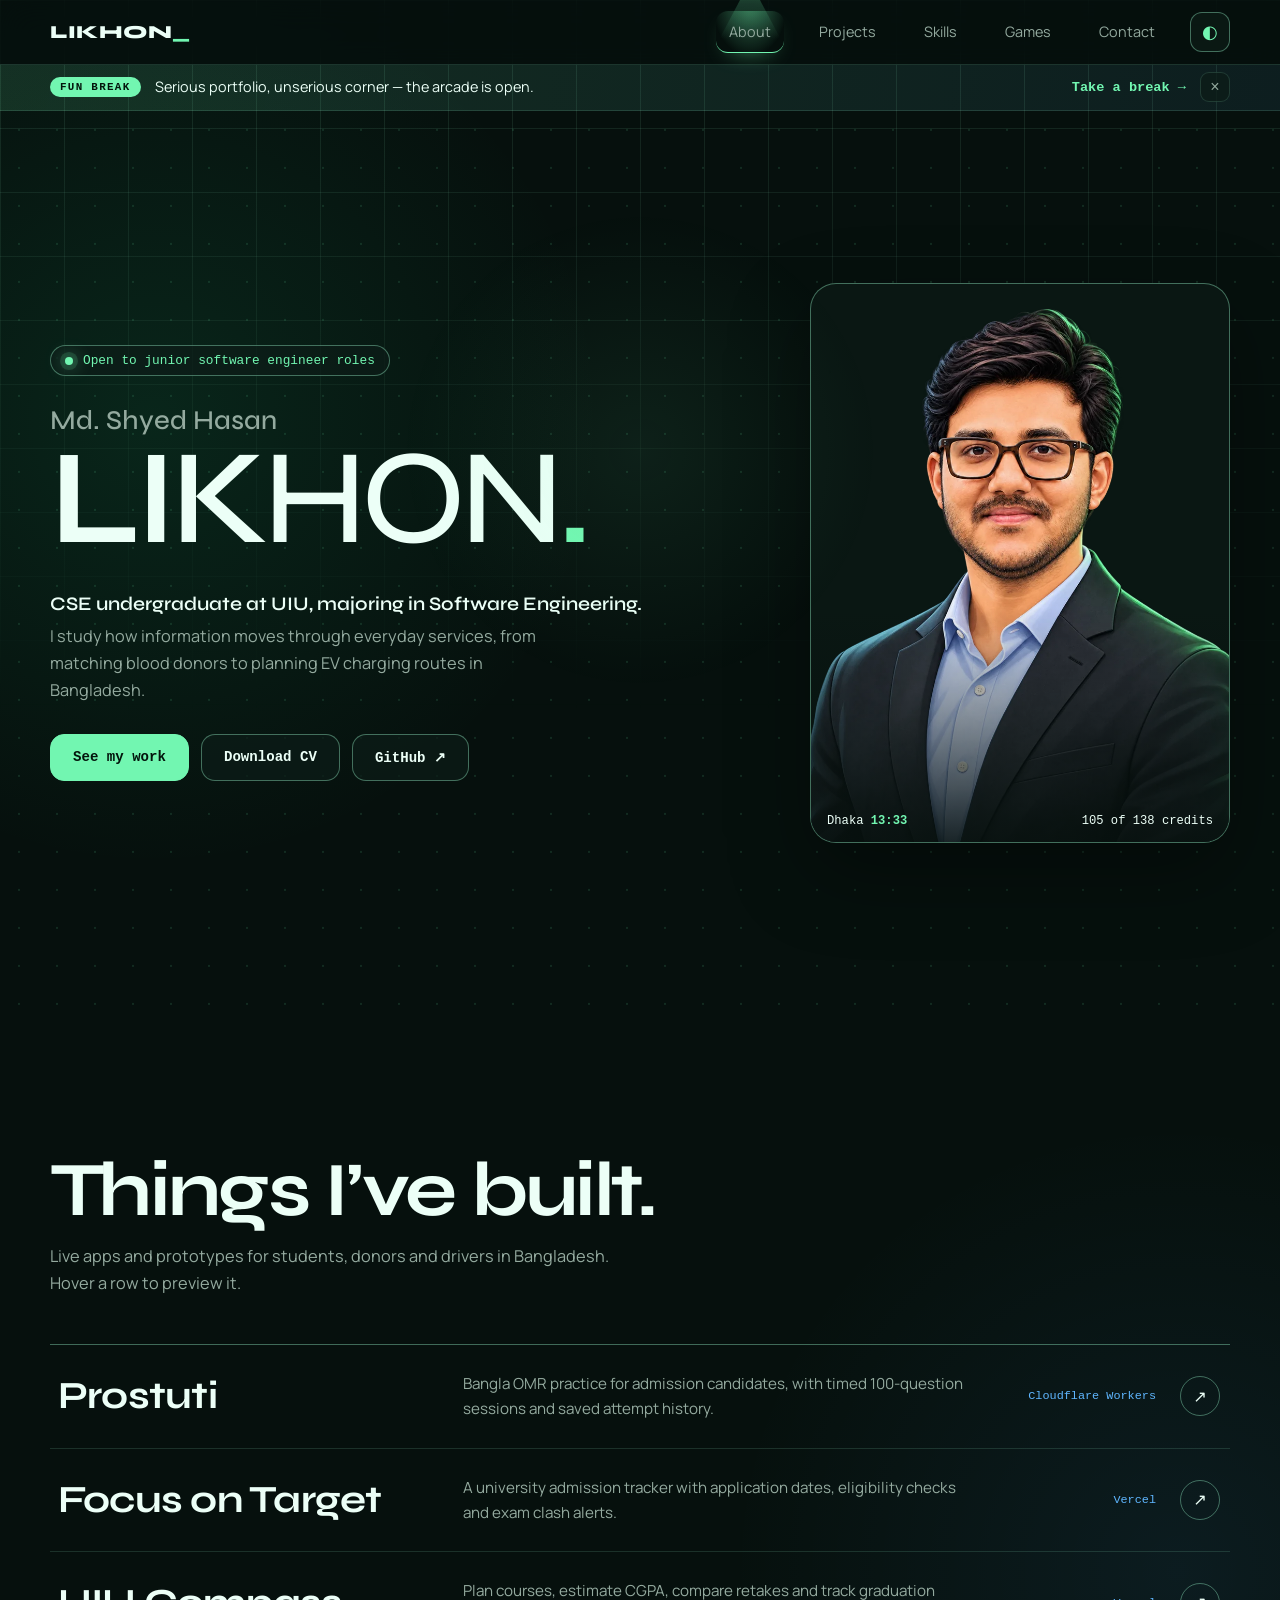
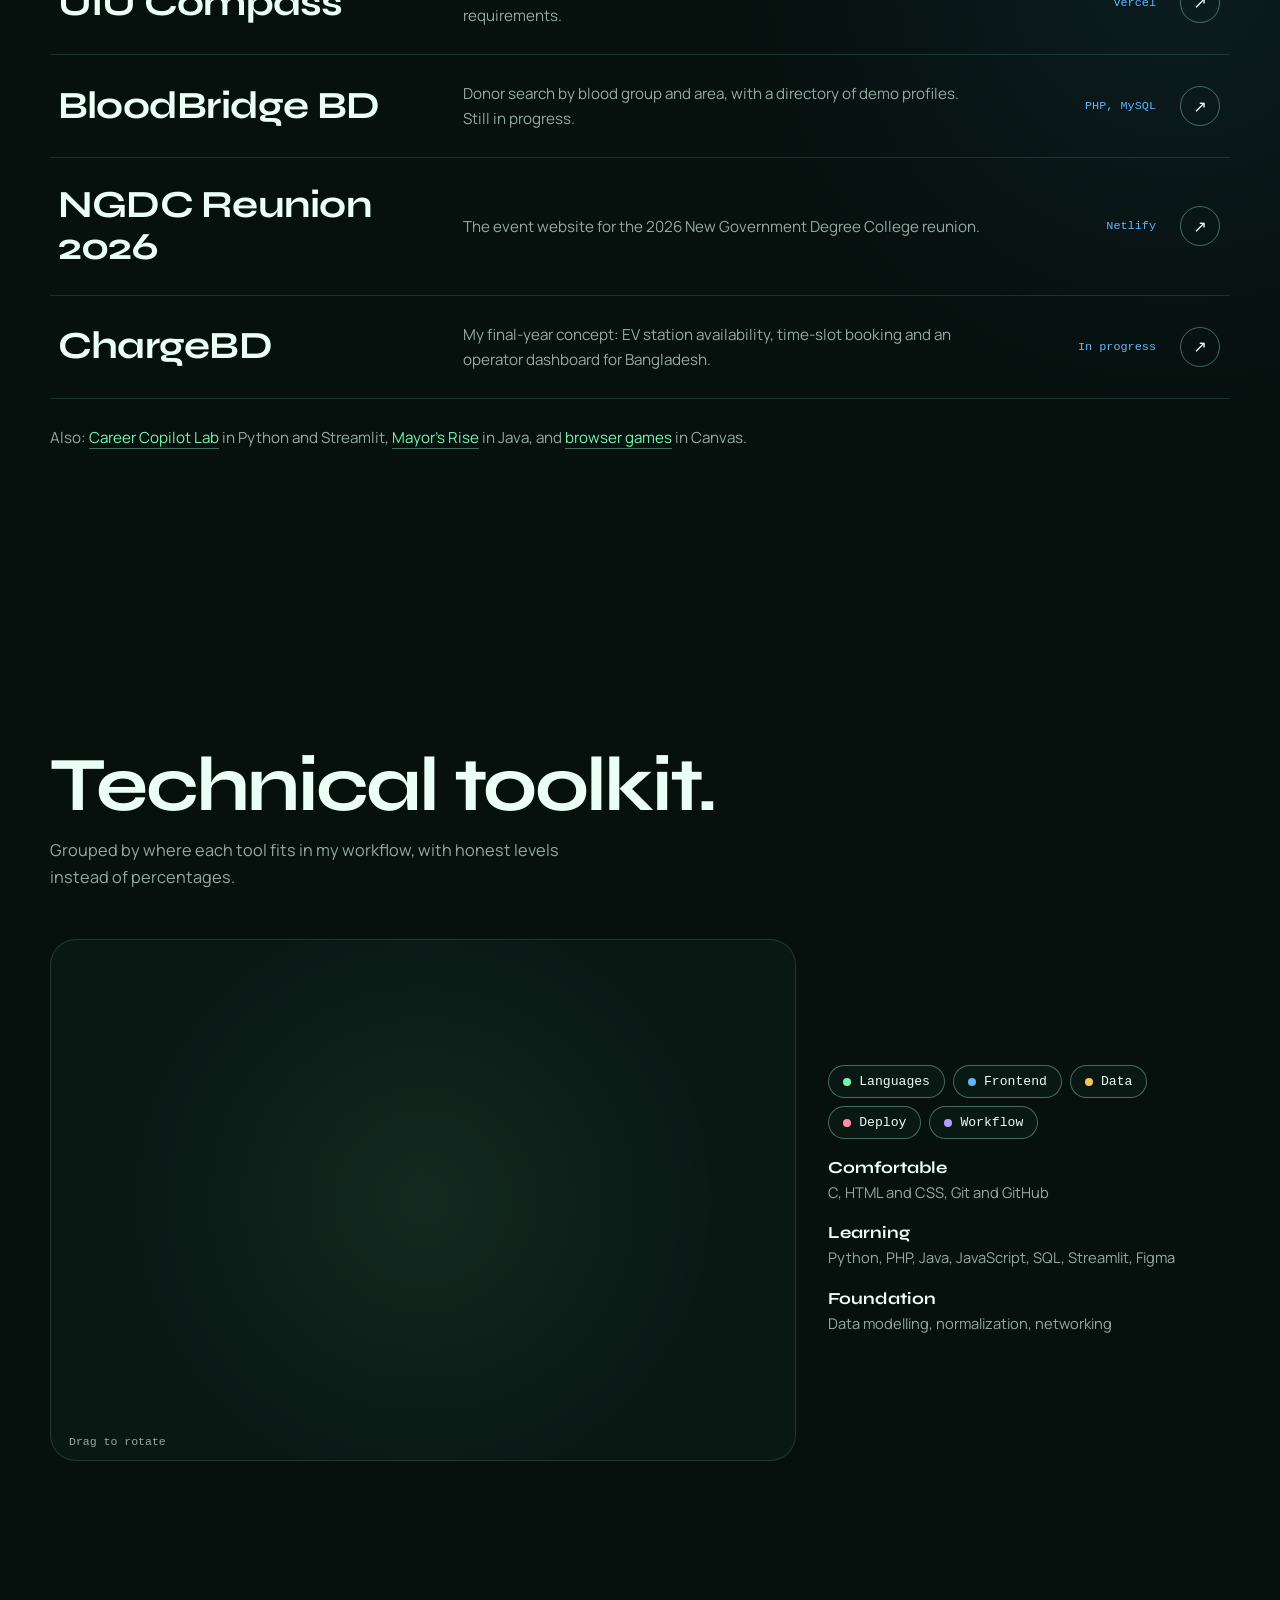
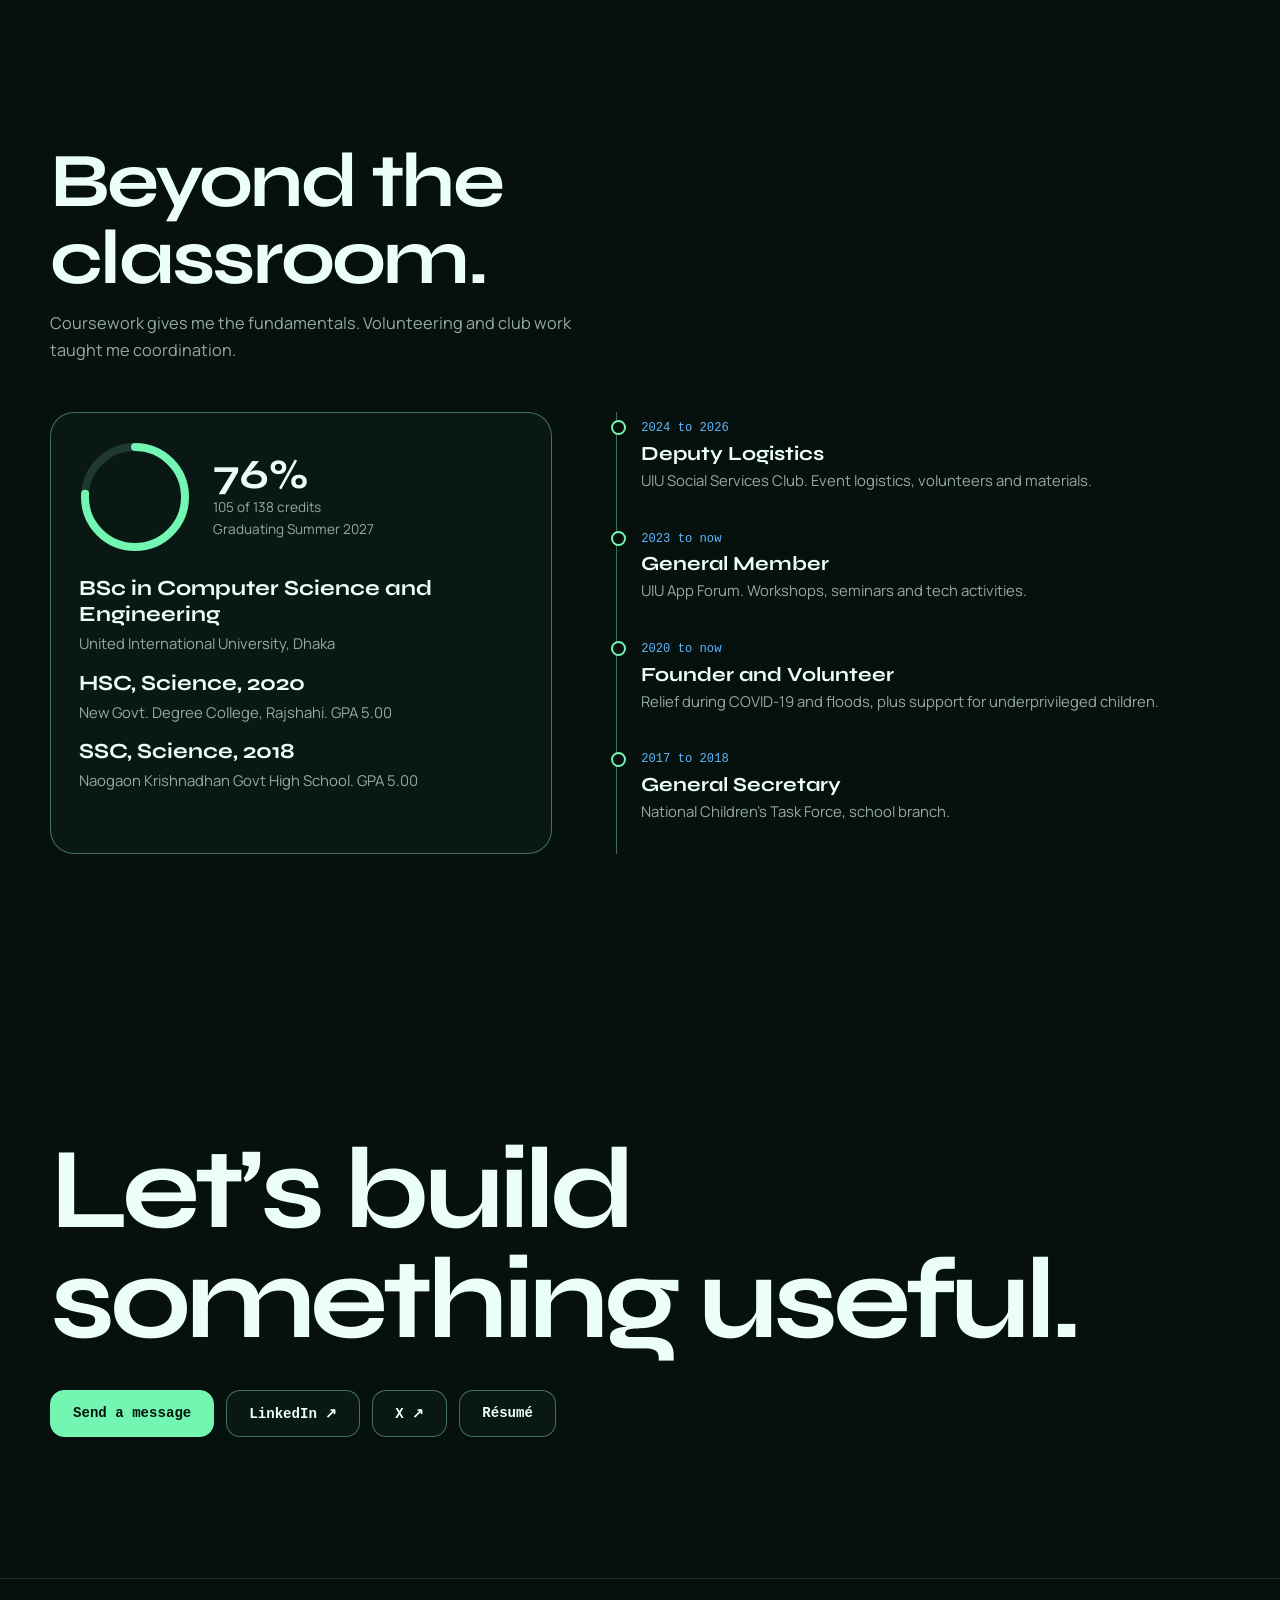
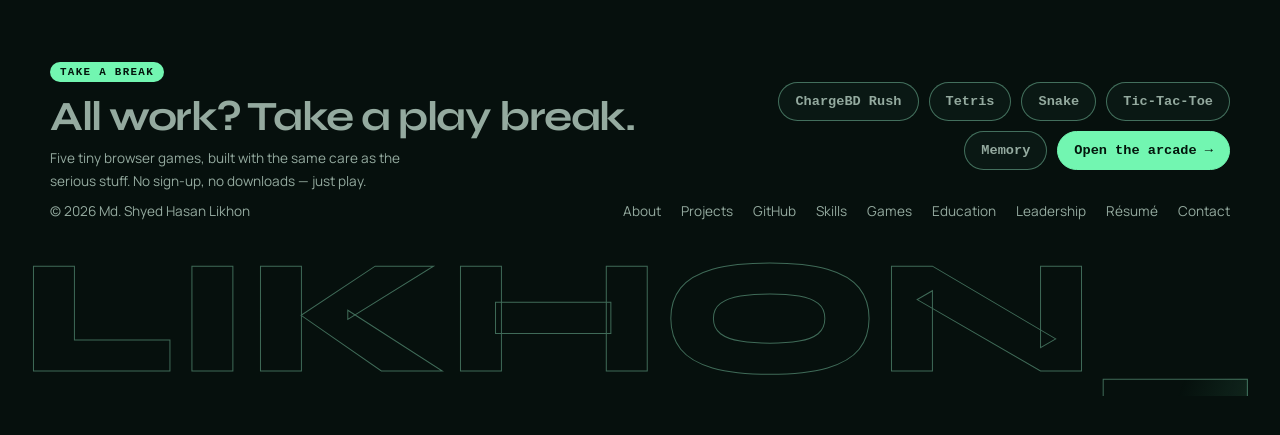
==== commit fa7d9986: "World-class polish: git stage-light nav, unique fun-break bar per page, footer arcade segment, revea" ====
--- a/index.html
+++ b/index.html
@@ -25,6 +25,7 @@
 <div class="intro" aria-hidden="true"><span lang="bn">স্বাগতম</span></div>
 <div id="bar"></div><div id="pv" aria-hidden="true"><img alt=""></div>
 <header><nav class="w" aria-label="Primary"><a class="brand" href="index.html">LIKHON<i>_</i></a><div class="ls"><a href="about.html">About</a><a href="projects.html">Projects</a><a href="skills.html">Skills</a><a href="games.html">Games</a><a href="contact.html">Contact</a></div><button id="theme" type="button" aria-label="Switch light or dark theme">◐</button><button id="mt" class="mt" type="button" aria-label="Menu" aria-expanded="false">Menu</button></nav></header>
+<div class="funbar"><div class="w fb-in"><span class="fb-tag">Fun break</span><p>Serious portfolio, unserious corner — the arcade is open.</p><a href="games.html">Take a break →</a><button class="fb-x" type="button" aria-label="Dismiss announcement">×</button></div></div>
 <main id="top">
 <section class="hero"><canvas class="particle-field" id="particle-field" aria-hidden="true"></canvas><div class="w hg">
 <div>
@@ -81,7 +82,7 @@
 <div class="btns"><a class="btn p" href="contact.html">Send a message</a><a class="btn" href="https://www.linkedin.com/in/mshlikhon/" target="_blank" rel="noopener">LinkedIn ↗</a><a class="btn" href="https://x.com/shyed_likhon" target="_blank" rel="noopener">X ↗</a><a class="btn" href="resume.html">Résumé</a></div>
 </div></section>
 </main>
-<footer><div class="w fr"><span>© 2026 Md. Shyed Hasan Likhon</span><div><a href="about.html">About</a><a href="projects.html">Projects</a><a href="github.html">GitHub</a><a href="skills.html">Skills</a><a href="games.html">Games</a><a href="education.html">Education</a><a href="leadership.html">Leadership</a><a href="resume.html">Résumé</a><a href="contact.html">Contact</a></div></div></footer>
+<footer><div class="w funseg"><div class="funseg-copy"><span class="fb-tag">Take a break</span><h2>All work? Take a play break.</h2><p>Five tiny browser games, built with the same care as the serious stuff. No sign-up, no downloads — just play.</p></div><div class="chips"><a href="games.html">ChargeBD Rush</a><a href="games.html">Tetris</a><a href="games.html">Snake</a><a href="games.html">Tic-Tac-Toe</a><a href="games.html">Memory</a><a class="chip-go" href="games.html">Open the arcade →</a></div></div><div class="w fr"><span>© 2026 Md. Shyed Hasan Likhon</span><div><a href="about.html">About</a><a href="projects.html">Projects</a><a href="github.html">GitHub</a><a href="skills.html">Skills</a><a href="games.html">Games</a><a href="education.html">Education</a><a href="leadership.html">Leadership</a><a href="resume.html">Résumé</a><a href="contact.html">Contact</a></div></div><div class="wmark" aria-hidden="true">LIKHON_</div></footer>
 <script defer src="assets/site.js"></script>
 <script defer src="assets/orbit.js"></script>
 <script defer src="assets/hero-particles.js"></script>
--- a/assets/site.css
+++ b/assets/site.css
@@ -86,3 +86,57 @@
 .hero{position:relative}
 .particle-field{position:absolute;inset:0;z-index:0;pointer-events:none}
 .hero>.hg{position:relative;z-index:1}
+
+/* ---- world-class polish layer ---- */
+/* nav tab bar: the original GitHub site's moving stage light, restored */
+.ls{position:relative;isolation:isolate}
+.ls a{position:relative;padding:8px 12px;border-radius:10px;border:1px solid transparent;transition:color .2s,background .2s,border-color .2s,transform .15s}
+.ls a:hover{background:var(--card)}
+.ls a:active{transform:scale(.94)}
+.ls a[aria-current]{color:var(--ac);border-color:var(--ln);background:var(--card);box-shadow:inset 0 -2px var(--ac)}
+.nav-stage-light{position:absolute;left:0;top:0;width:70px;height:100%;transform:translateX(0);pointer-events:none;z-index:-1;border-radius:12px;background:radial-gradient(ellipse at 50% -15%,rgba(var(--dot),.40),transparent 78%);border-bottom:1px solid var(--ac);box-shadow:0 8px 25px -15px var(--ac);transition:transform .45s cubic-bezier(.2,.8,.2,1),width .45s cubic-bezier(.2,.8,.2,1)}
+.nav-stage-light::before{content:"";position:absolute;left:50%;top:-24px;width:90%;height:52px;transform:translateX(-50%);clip-path:polygon(45% 0,55% 0,100% 100%,0 100%);background:linear-gradient(rgba(var(--dot),.28),transparent)}
+@media(max-width:760px){.nav-stage-light{display:none}.ls a{padding:6px 2px}}
+/* announcement bar: a unique fun-break line on every page */
+.funbar{margin-top:64px;border-bottom:1px solid var(--ln);background:linear-gradient(100deg,rgba(var(--dot),.13),rgba(95,182,255,.08) 55%,rgba(var(--dot),.13));background-size:200% 100%;animation:fbshift 9s ease-in-out infinite alternate;position:relative;overflow:hidden}
+@keyframes fbshift{from{background-position:0% 0}to{background-position:100% 0}}
+.funbar::after{content:"";position:absolute;inset:0;background:linear-gradient(115deg,transparent 42%,rgba(255,255,255,.09) 50%,transparent 58%);transform:translateX(-120%);animation:fbshine 5.5s ease-in-out infinite;pointer-events:none}
+@keyframes fbshine{0%,55%{transform:translateX(-120%)}90%,100%{transform:translateX(120%)}}
+.fb-in{display:flex;align-items:center;gap:14px;min-height:46px;padding-top:6px;padding-bottom:6px}
+.fb-tag{flex:none;font:700 .68rem var(--m);letter-spacing:.12em;text-transform:uppercase;color:var(--ink);background:var(--ac);padding:4px 10px;border-radius:99px}
+.funbar p{margin:0;font-size:.9rem;color:var(--tx)}
+.funbar a{flex:none;margin-left:auto;font:600 .85rem var(--m);color:var(--ac);transition:transform .2s}
+.funbar a:hover{transform:translateX(3px)}
+.fb-x{flex:none;width:30px;height:30px;border:1px solid var(--ln);border-radius:9px;background:var(--card);color:var(--mu);font-size:1rem;cursor:pointer}
+.fb-x:hover{color:var(--ac);border-color:var(--ln2)}
+.hero{padding-top:64px}
+.ph{padding-top:104px}
+@media(max-width:760px){.funbar p{display:none}.funbar a{margin-left:0}}
+/* footer: games segment + giant sweeping wordmark */
+footer{border-top:1px solid var(--ln);margin-top:0}
+.funseg{display:grid;grid-template-columns:1.1fr .9fr;gap:28px;align-items:center;padding:52px 0 8px}
+.funseg h2{font-size:clamp(1.7rem,3.6vw,2.6rem);margin:14px 0 10px;max-width:none}
+.funseg p{margin:0;color:var(--mu);max-width:46ch}
+.funseg .fb-tag{color:var(--ink)}
+.chips{display:flex;flex-wrap:wrap;gap:10px;justify-content:flex-end}
+.chips a{padding:11px 16px;border:1px solid var(--ln2);border-radius:99px;font:600 .85rem var(--m);background:var(--card);transition:transform .2s,border-color .2s,color .2s,box-shadow .2s}
+.chips a:hover{transform:translateY(-3px);border-color:var(--ac);color:var(--ac);box-shadow:0 12px 26px -14px var(--ac)}
+.chips a.chip-go{background:var(--ac);color:var(--ink);border-color:var(--ac)}
+.chips a.chip-go:hover{color:var(--ink)}
+.wmark{overflow:hidden;text-align:center;font:800 clamp(4rem,15.5vw,13rem)/0.95 var(--d);letter-spacing:.01em;color:transparent;-webkit-text-stroke:1px var(--ln2);background:linear-gradient(110deg,transparent 38%,rgba(var(--dot),.5) 50%,transparent 62%);background-size:250% 100%;-webkit-background-clip:text;background-clip:text;animation:wm 7s ease-in-out infinite;user-select:none;padding-top:18px}
+@keyframes wm{0%,20%{background-position:120% 0}70%,100%{background-position:-120% 0}}
+@media(max-width:860px){.funseg{grid-template-columns:1fr}.chips{justify-content:flex-start}}
+/* scroll reveal */
+.rv{opacity:0;transform:translateY(18px);transition:opacity .7s ease,transform .7s cubic-bezier(.2,.8,.2,1)}
+.rv.in{opacity:1;transform:none}
+/* cursor glow, follows the pointer on fine pointers */
+#glow{position:fixed;left:0;top:0;width:520px;height:520px;margin:-260px 0 0 -260px;border-radius:50%;background:radial-gradient(circle,rgba(var(--dot),.075),transparent 65%);pointer-events:none;z-index:1}
+@media(hover:none){#glow{display:none}}
+/* primary button shine sweep */
+.btn.p{position:relative;overflow:hidden}
+.btn.p::after{content:"";position:absolute;inset:0;background:linear-gradient(115deg,transparent 40%,rgba(255,255,255,.35) 50%,transparent 60%);transform:translateX(-130%);transition:transform .7s ease}
+.btn.p:hover::after{transform:translateX(130%)}
+@media(prefers-reduced-motion:reduce){.rv{opacity:1;transform:none;transition:none}.funbar,.funbar::after,.wmark{animation:none}.nav-stage-light{transition:none}}
+/* hero title: keep the accent dot on the same line at every width */
+.hero h1{font-size:clamp(3.4rem,10.5vw,8.4rem);white-space:nowrap}
+.wmark{font-size:clamp(3.4rem,12.8vw,11rem);white-space:nowrap}
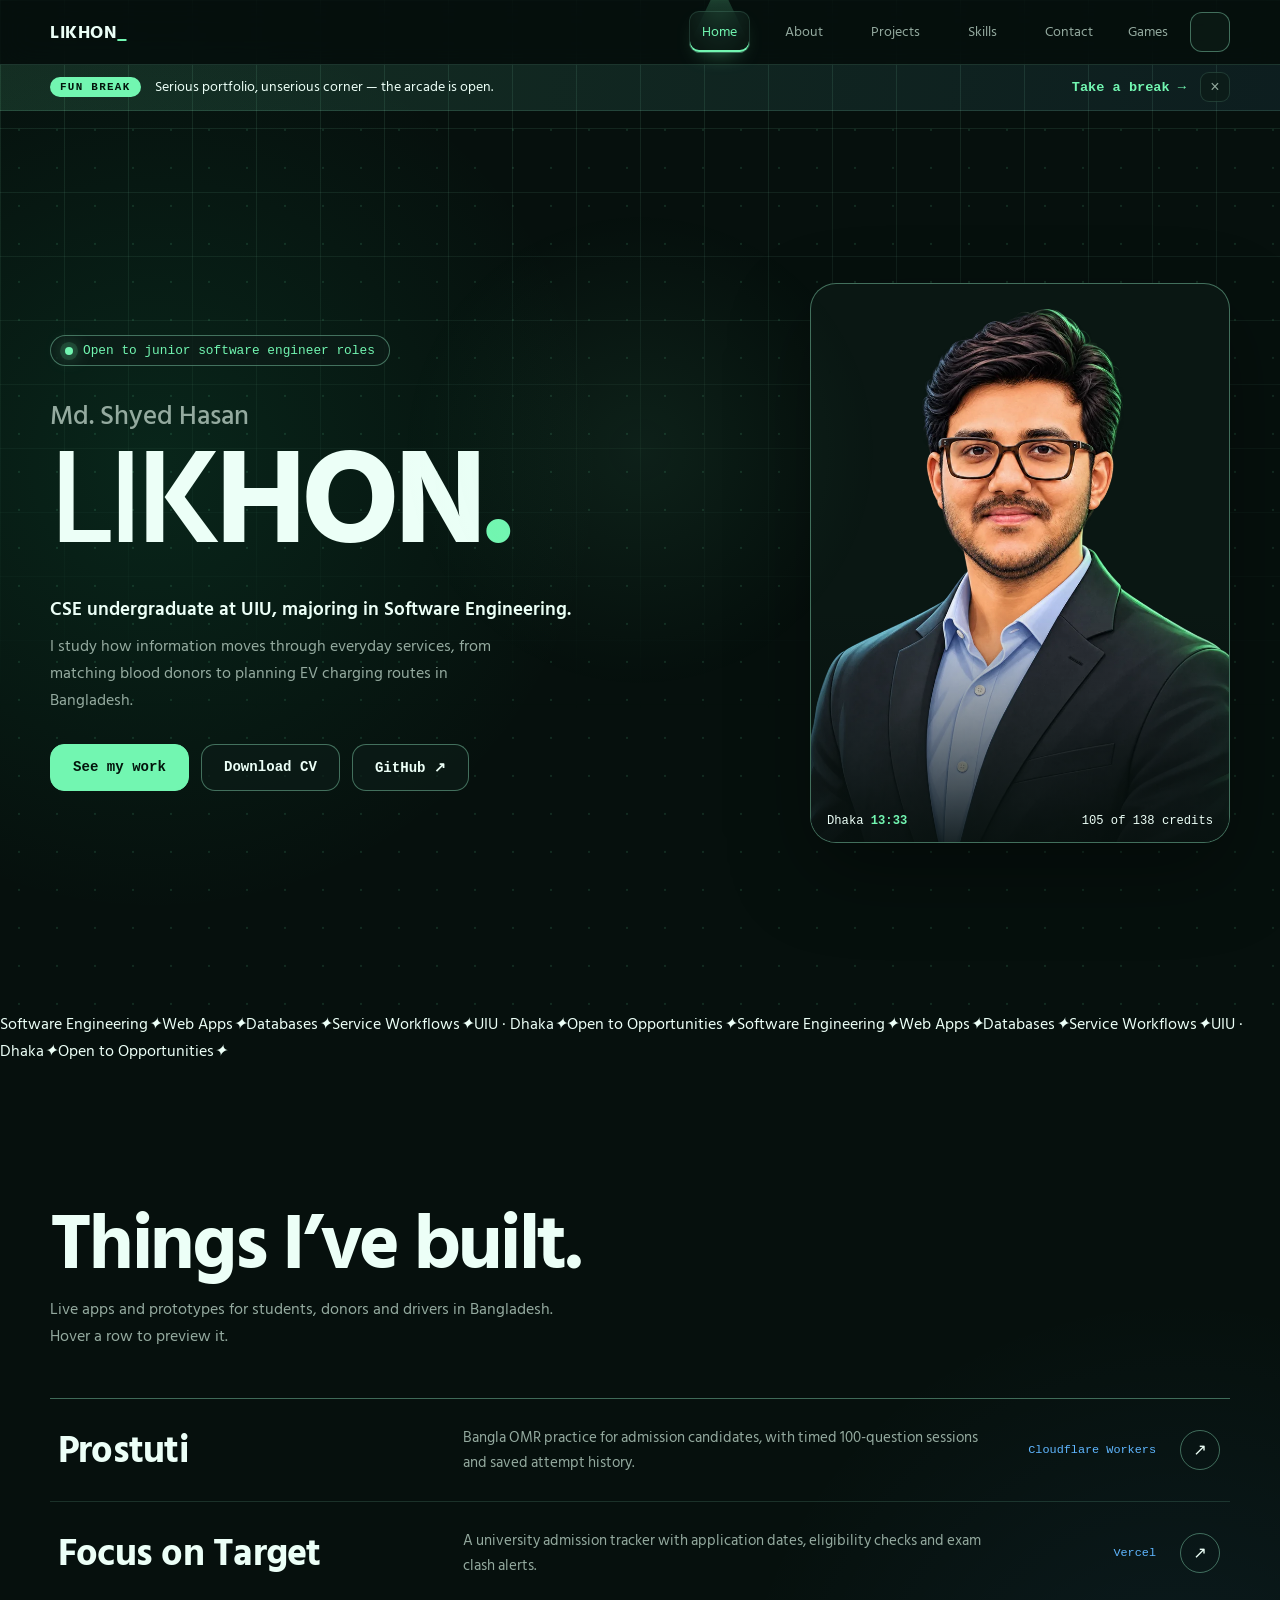
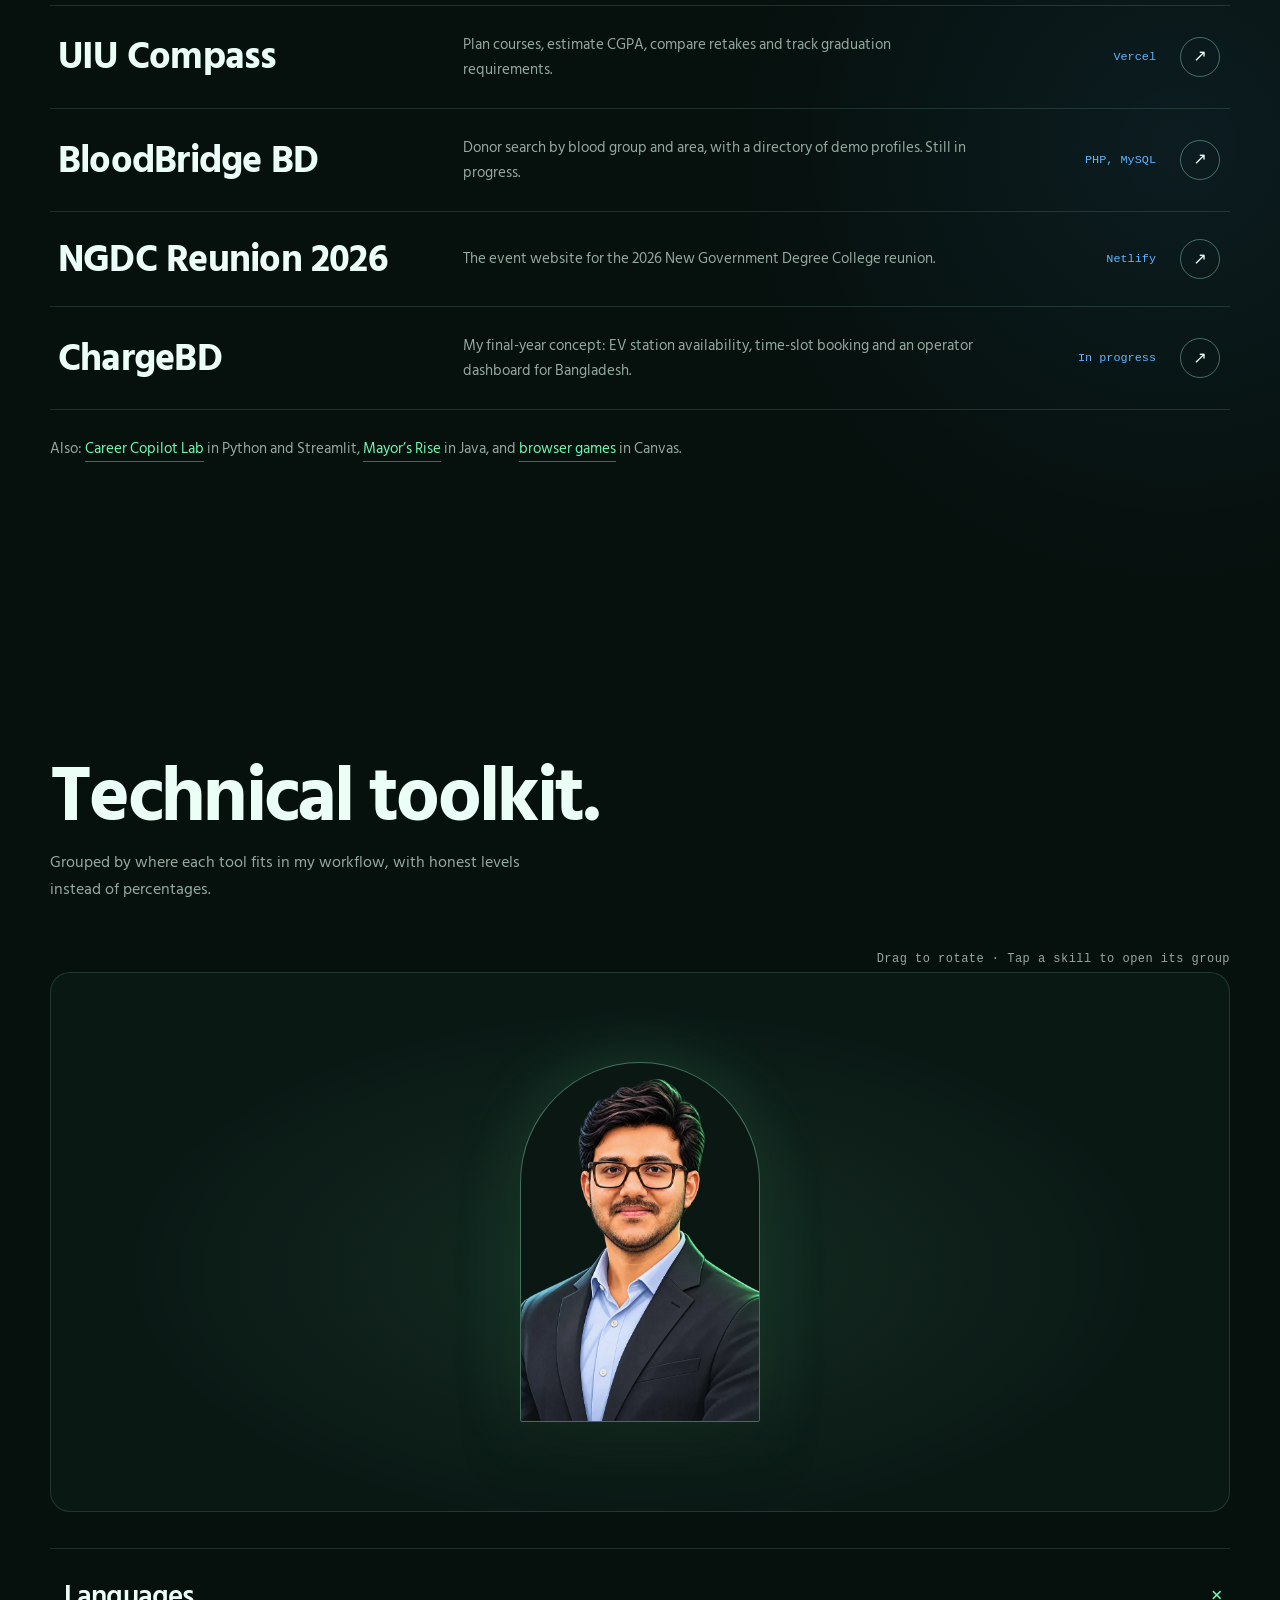
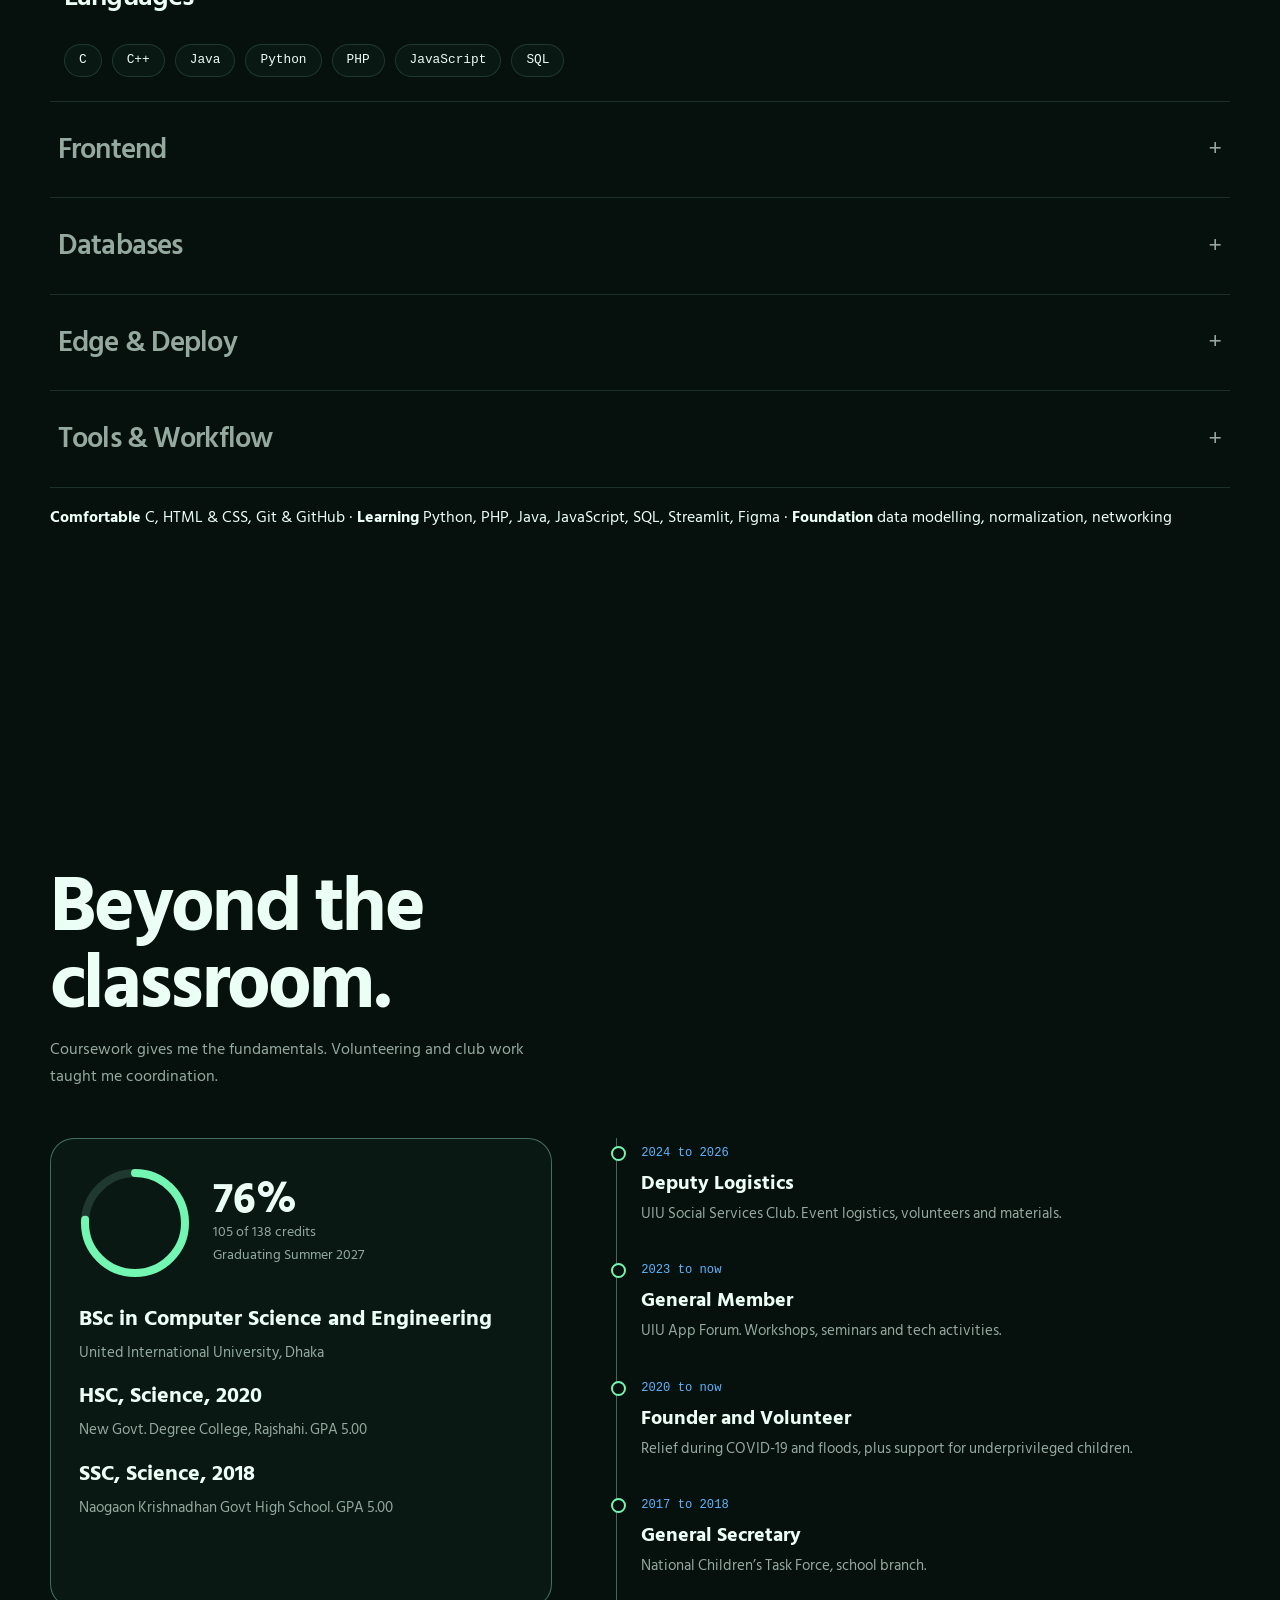
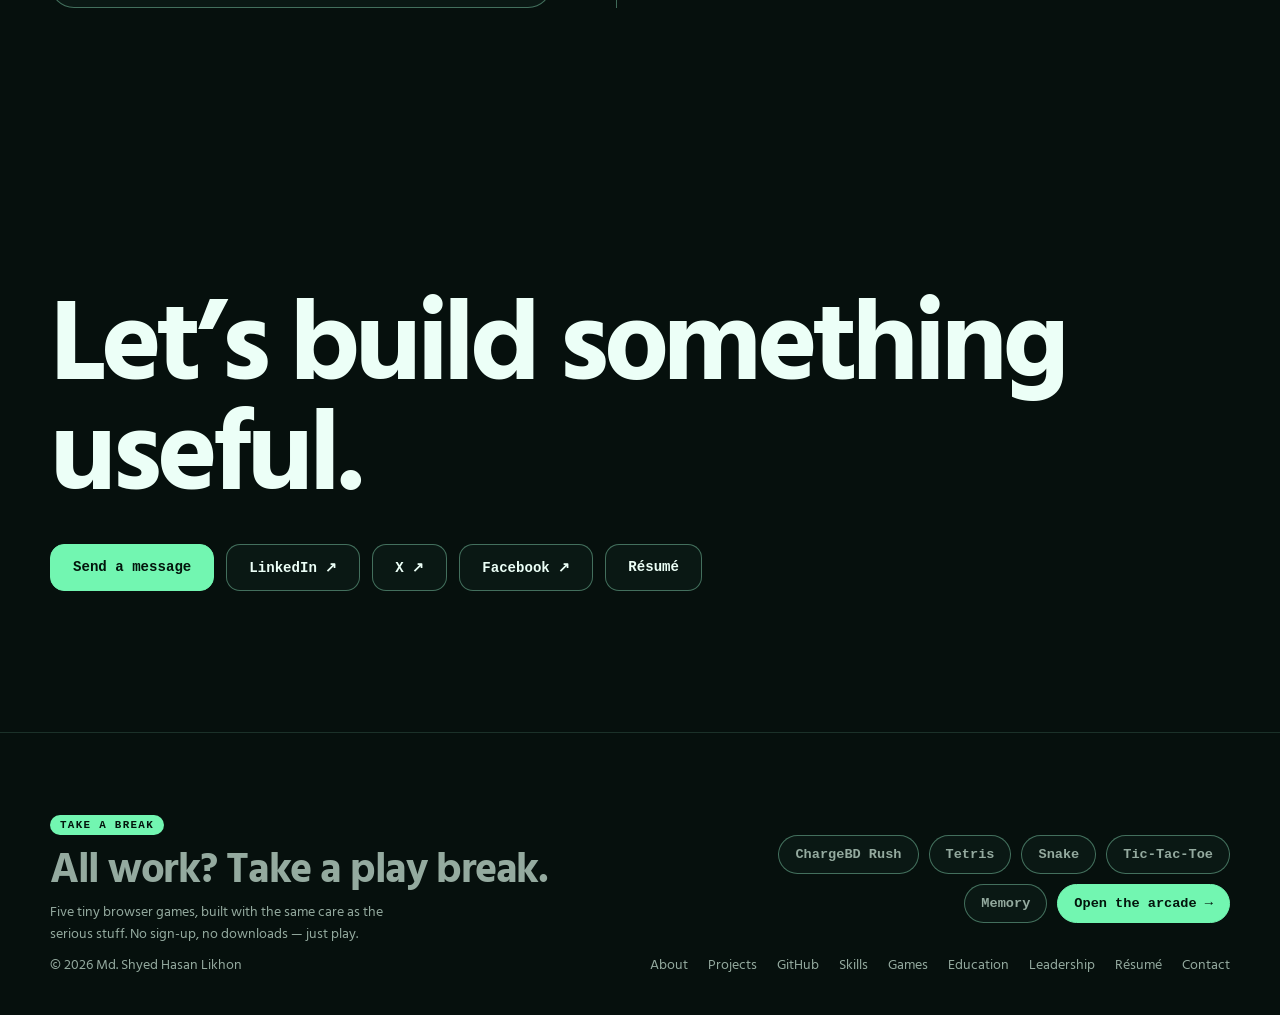
==== commit b1fcca90: "World-class v2 (part 2/3): fonts, toolkit constellation, header buttons, eclipse toggle, WELCOME int" ====
--- a/index.html
+++ b/index.html
@@ -16,15 +16,16 @@
 <link rel="icon" href="assets/favicon.svg" type="image/svg+xml">
 <link rel="preload" href="assets/portrait.webp" as="image" type="image/webp">
 <link rel="preconnect" href="https://fonts.googleapis.com"><link rel="preconnect" href="https://fonts.gstatic.com" crossorigin>
-<link rel="stylesheet" href="https://fonts.googleapis.com/css2?family=Syne:wght@400..800&family=Manrope:wght@300..800&family=Hind+Siliguri:wght@500&display=swap">
+<link rel="stylesheet" href="https://fonts.googleapis.com/css2?family=Sora:wght@400..800&family=Inter:wght@300..800&family=JetBrains+Mono:wght@400..700&family=Hind+Siliguri:wght@500;600&display=swap">
 <link rel="stylesheet" href="assets/site.css">
+<link rel="stylesheet" href="assets/toolkit.css">
 <script>try{var t=localStorage.getItem("theme");if(t)document.documentElement.dataset.theme=t}catch(e){}</script>
-<script type="application/ld+json">{"@context":"https://schema.org","@type":"Person","name":"Md. Shyed Hasan Likhon","url":"https://mshlikhon.github.io/","jobTitle":"Software Developer","alumniOf":"United International University","address":{"@type":"PostalAddress","addressLocality":"Dhaka","addressCountry":"BD"},"sameAs":["https://github.com/MSHLIKHON","https://www.linkedin.com/in/mshlikhon/","https://x.com/shyed_likhon"]}</script>
+<script type="application/ld+json">{"@context":"https://schema.org","@type":"Person","name":"Md. Shyed Hasan Likhon","url":"https://mshlikhon.github.io/","jobTitle":"Software Developer","alumniOf":"United International University","address":{"@type":"PostalAddress","addressLocality":"Dhaka","addressCountry":"BD"},"sameAs":["https://github.com/MSHLIKHON","https://www.linkedin.com/in/mshlikhon/","https://www.facebook.com/shyed.likhon","https://x.com/shyed_likhon"]}</script>
 </head>
 <body>
-<div class="intro" aria-hidden="true"><span lang="bn">স্বাগতম</span></div>
+<div class="intro" aria-hidden="true"><div class="intro-in"><span class="intro-word">WELCOME</span><span class="intro-line"></span><span class="intro-sub">to my corner of the web</span></div></div>
 <div id="bar"></div><div id="pv" aria-hidden="true"><img alt=""></div>
-<header><nav class="w" aria-label="Primary"><a class="brand" href="index.html">LIKHON<i>_</i></a><div class="ls"><a href="about.html">About</a><a href="projects.html">Projects</a><a href="skills.html">Skills</a><a href="games.html">Games</a><a href="contact.html">Contact</a></div><button id="theme" type="button" aria-label="Switch light or dark theme">◐</button><button id="mt" class="mt" type="button" aria-label="Menu" aria-expanded="false">Menu</button></nav></header>
+<header><nav class="w" aria-label="Primary"><a class="brand" href="index.html">LIKHON<i>_</i></a><div class="ls"><a href="index.html" aria-current="page">Home</a><a href="about.html">About</a><a href="projects.html">Projects</a><a href="skills.html">Skills</a><a href="contact.html">Contact</a></div><a class="game-btn" href="games.html"><span class="gb-tri" aria-hidden="true"></span>Games</a><button id="theme" class="theme-btn" type="button" aria-label="Switch light or dark theme"><span class="eclipse" aria-hidden="true"><span class="ecl-core"></span><span class="ecl-shadow"></span></span></button><button id="mt" class="mt" type="button" aria-label="Menu" aria-expanded="false">Menu</button></nav></header>
 <div class="funbar"><div class="w fb-in"><span class="fb-tag">Fun break</span><p>Serious portfolio, unserious corner — the arcade is open.</p><a href="games.html">Take a break →</a><button class="fb-x" type="button" aria-label="Dismiss announcement">×</button></div></div>
 <main id="top">
 <section class="hero"><canvas class="particle-field" id="particle-field" aria-hidden="true"></canvas><div class="w hg">
@@ -38,6 +39,7 @@
 </div>
 <figure class="pt" id="pt"><img src="assets/portrait.webp" alt="Portrait of Md. Shyed Hasan Likhon" fetchpriority="high"><figcaption class="chip"><span>Dhaka <b id="clk">--:--</b></span><span>105 of 138 credits</span></figcaption></figure>
 </div></section>
+<div class="marquee" aria-hidden="true"><div class="mq-track"><span>Software Engineering</span><i>✦</i><span>Web Apps</span><i>✦</i><span>Databases</span><i>✦</i><span>Service Workflows</span><i>✦</i><span>UIU · Dhaka</span><i>✦</i><span>Open to Opportunities</span><i>✦</i><span>Software Engineering</span><i>✦</i><span>Web Apps</span><i>✦</i><span>Databases</span><i>✦</i><span>Service Workflows</span><i>✦</i><span>UIU · Dhaka</span><i>✦</i><span>Open to Opportunities</span><i>✦</i></div></div>
 
 <section class="s" id="work"><div class="w">
 <h2>Things I’ve built.</h2>
@@ -56,11 +58,8 @@
 <section class="s" id="toolkit"><div class="w">
 <h2>Technical toolkit.</h2>
 <p class="lead">Grouped by where each tool fits in my workflow, with honest levels instead of percentages.</p>
-<div class="tk">
-<div class="orb"><canvas id="orbit" role="img" aria-label="Rotating sphere of my skills"></canvas><span class="hint">Drag to rotate</span></div>
-<div><div id="chips" role="group" aria-label="Filter skills by group"></div>
-<dl><dt>Comfortable</dt><dd>C, HTML and CSS, Git and GitHub</dd><dt>Learning</dt><dd>Python, PHP, Java, JavaScript, SQL, Streamlit, Figma</dd><dt>Foundation</dt><dd>Data modelling, normalization, networking</dd></dl></div>
-</div></div></section>
+<div class="toolkit" id="toolkit"><p class="toolkit-hint">Drag to rotate · Tap a skill to open its group</p><div class="orbit-stage" id="orbitStage" role="img" aria-label="Interactive 3D constellation of the tools I use"><canvas id="orbitCanvas" aria-hidden="true"></canvas><div class="orbit-center-figure"><img src="assets/portrait.webp" alt="" width="877" height="1080" loading="lazy" decoding="async"></div><div class="orbit-nodes" id="orbitNodes" aria-hidden="true"></div></div><div class="toolkit-list" id="toolkitList"><div class="tk-row active"><button class="tk-trigger" type="button" aria-expanded="true" aria-controls="tk-panel-0" id="tk-btn-0"><span class="tk-cat-name">Languages</span><span class="tk-meta"><span class="tk-inline-preview" aria-hidden="true"></span><span class="tk-plus" aria-hidden="true">+</span></span></button><div class="tk-panel" id="tk-panel-0" role="region" aria-labelledby="tk-btn-0"><div class="tk-panel-inner"><div class="tk-tags"><span class="tk-tag" data-orbit>C</span><span class="tk-tag" data-orbit>C++</span><span class="tk-tag" data-orbit>Java</span><span class="tk-tag" data-orbit>Python</span><span class="tk-tag" data-orbit>PHP</span><span class="tk-tag" data-orbit>JavaScript</span><span class="tk-tag" data-orbit>SQL</span></div></div></div></div><div class="tk-row"><button class="tk-trigger" type="button" aria-expanded="false" aria-controls="tk-panel-1" id="tk-btn-1"><span class="tk-cat-name">Frontend</span><span class="tk-meta"><span class="tk-inline-preview" aria-hidden="true"></span><span class="tk-plus" aria-hidden="true">+</span></span></button><div class="tk-panel" id="tk-panel-1" role="region" aria-labelledby="tk-btn-1"><div class="tk-panel-inner"><div class="tk-tags"><span class="tk-tag" data-orbit>HTML &amp; CSS</span><span class="tk-tag">JavaScript</span><span class="tk-tag">Canvas games</span><span class="tk-tag">Responsive UI</span><span class="tk-tag" data-orbit>Figma</span></div></div></div></div><div class="tk-row"><button class="tk-trigger" type="button" aria-expanded="false" aria-controls="tk-panel-2" id="tk-btn-2"><span class="tk-cat-name">Databases</span><span class="tk-meta"><span class="tk-inline-preview" aria-hidden="true"></span><span class="tk-plus" aria-hidden="true">+</span></span></button><div class="tk-panel" id="tk-panel-2" role="region" aria-labelledby="tk-btn-2"><div class="tk-panel-inner"><div class="tk-tags"><span class="tk-tag" data-orbit>MySQL</span><span class="tk-tag">SQL</span><span class="tk-tag" data-orbit>ER diagrams</span><span class="tk-tag">Normalization</span><span class="tk-tag">Database design</span></div></div></div></div><div class="tk-row"><button class="tk-trigger" type="button" aria-expanded="false" aria-controls="tk-panel-3" id="tk-btn-3"><span class="tk-cat-name">Edge &amp; Deploy</span><span class="tk-meta"><span class="tk-inline-preview" aria-hidden="true"></span><span class="tk-plus" aria-hidden="true">+</span></span></button><div class="tk-panel" id="tk-panel-3" role="region" aria-labelledby="tk-btn-3"><div class="tk-panel-inner"><div class="tk-tags"><span class="tk-tag" data-orbit>Cloudflare Workers</span><span class="tk-tag" data-orbit>Netlify</span><span class="tk-tag">GitHub Pages</span></div></div></div></div><div class="tk-row"><button class="tk-trigger" type="button" aria-expanded="false" aria-controls="tk-panel-4" id="tk-btn-4"><span class="tk-cat-name">Tools &amp; Workflow</span><span class="tk-meta"><span class="tk-inline-preview" aria-hidden="true"></span><span class="tk-plus" aria-hidden="true">+</span></span></button><div class="tk-panel" id="tk-panel-4" role="region" aria-labelledby="tk-btn-4"><div class="tk-panel-inner"><div class="tk-tags"><span class="tk-tag" data-orbit>Git &amp; GitHub</span><span class="tk-tag">VS Code</span><span class="tk-tag" data-orbit>Streamlit</span><span class="tk-tag" data-orbit>Packet Tracer</span><span class="tk-tag">Canva</span></div></div></div></div></div><p class="tk-levels"><strong>Comfortable</strong> C, HTML &amp; CSS, Git &amp; GitHub · <strong>Learning</strong> Python, PHP, Java, JavaScript, SQL, Streamlit, Figma · <strong>Foundation</strong> data modelling, normalization, networking</p></div>
+</section>
 
 <section class="s" id="journey"><div class="w">
 <h2>Beyond the classroom.</h2>
@@ -79,12 +78,12 @@
 
 <section class="s" id="contact"><div class="w">
 <p class="big">Let’s build something useful.</p>
-<div class="btns"><a class="btn p" href="contact.html">Send a message</a><a class="btn" href="https://www.linkedin.com/in/mshlikhon/" target="_blank" rel="noopener">LinkedIn ↗</a><a class="btn" href="https://x.com/shyed_likhon" target="_blank" rel="noopener">X ↗</a><a class="btn" href="resume.html">Résumé</a></div>
+<div class="btns"><a class="btn p" href="contact.html">Send a message</a><a class="btn" href="https://www.linkedin.com/in/mshlikhon/" target="_blank" rel="noopener">LinkedIn ↗</a><a class="btn" href="https://x.com/shyed_likhon" target="_blank" rel="noopener">X ↗</a><a class="btn" href="https://www.facebook.com/shyed.likhon" target="_blank" rel="noopener">Facebook ↗</a><a class="btn" href="resume.html">Résumé</a></div>
 </div></section>
 </main>
-<footer><div class="w funseg"><div class="funseg-copy"><span class="fb-tag">Take a break</span><h2>All work? Take a play break.</h2><p>Five tiny browser games, built with the same care as the serious stuff. No sign-up, no downloads — just play.</p></div><div class="chips"><a href="games.html">ChargeBD Rush</a><a href="games.html">Tetris</a><a href="games.html">Snake</a><a href="games.html">Tic-Tac-Toe</a><a href="games.html">Memory</a><a class="chip-go" href="games.html">Open the arcade →</a></div></div><div class="w fr"><span>© 2026 Md. Shyed Hasan Likhon</span><div><a href="about.html">About</a><a href="projects.html">Projects</a><a href="github.html">GitHub</a><a href="skills.html">Skills</a><a href="games.html">Games</a><a href="education.html">Education</a><a href="leadership.html">Leadership</a><a href="resume.html">Résumé</a><a href="contact.html">Contact</a></div></div><div class="wmark" aria-hidden="true">LIKHON_</div></footer>
+<footer><div class="w funseg"><div class="funseg-copy"><span class="fb-tag">Take a break</span><h2>All work? Take a play break.</h2><p>Five tiny browser games, built with the same care as the serious stuff. No sign-up, no downloads — just play.</p></div><div class="chips"><a href="games.html">ChargeBD Rush</a><a href="games.html">Tetris</a><a href="games.html">Snake</a><a href="games.html">Tic-Tac-Toe</a><a href="games.html">Memory</a><a class="chip-go" href="games.html">Open the arcade →</a></div></div><div class="w fr"><span>© 2026 Md. Shyed Hasan Likhon</span><div><a href="about.html">About</a><a href="projects.html">Projects</a><a href="github.html">GitHub</a><a href="skills.html">Skills</a><a href="games.html">Games</a><a href="education.html">Education</a><a href="leadership.html">Leadership</a><a href="resume.html">Résumé</a><a href="contact.html">Contact</a></div></div></footer>
 <script defer src="assets/site.js"></script>
-<script defer src="assets/orbit.js"></script>
+<script defer src="assets/toolkit.js"></script>
 <script defer src="assets/hero-particles.js"></script>
 </body>
 </html>
--- a/assets/toolkit.css
+++ b/assets/toolkit.css
@@ -0,0 +1,187 @@
+/* Toolkit section: 3D skill constellation + expandable groups.
+   Uses the site's own tokens (--bg-card, --line, --accent, ...) so dark/light
+   themes follow html[data-theme] automatically. No external fonts or requests. */
+
+.toolkit { margin: 0 0 3.5rem; }
+
+.toolkit-hint {
+  margin: 0 0 .25rem;
+  font: 500 .75rem/1.4 var(--mono);
+  letter-spacing: .04em;
+  color: var(--muted);
+  text-align: right;
+}
+
+/* ---------- 3D orbit stage ---------- */
+.orbit-stage {
+  position: relative;
+  isolation: isolate;               /* keep our z-indexes local to the stage */
+  display: flex;
+  align-items: center;
+  justify-content: center;
+  width: 100%;
+  height: 540px;
+  overflow: hidden;
+  cursor: grab;
+  user-select: none;
+  -webkit-user-select: none;
+  touch-action: pan-y;              /* vertical page scroll still works on touch */
+  border: 1px solid var(--line);
+  border-radius: var(--radius);
+  background:
+    radial-gradient(ellipse at 50% 55%, color-mix(in srgb, var(--accent) 9%, transparent), transparent 62%),
+    var(--bg-card);
+}
+.orbit-stage.is-dragging { cursor: grabbing; }
+
+#orbitCanvas {
+  position: absolute;
+  inset: 0;
+  width: 100%;
+  height: 100%;
+  z-index: 2;
+  pointer-events: none;
+}
+
+.orbit-center-figure {
+  position: relative;
+  z-index: 5;                       /* skills behind use 3, skills in front use 8 */
+  width: 240px;
+  height: 360px;
+  pointer-events: none;
+}
+.orbit-center-figure img {
+  display: block;
+  width: 100%;
+  height: 100%;
+  object-fit: cover;
+  object-position: 50% 0;
+  border-radius: 999px 999px 26px 26px;
+  border: 1px solid var(--line-strong);
+  background: var(--surface);
+  box-shadow: 0 28px 60px rgba(0, 0, 0, .28), 0 0 70px color-mix(in srgb, var(--accent) 16%, transparent);
+}
+
+.orbit-nodes { position: absolute; inset: 0; pointer-events: none; }
+
+.skill-node {
+  position: absolute;
+  left: 50%;
+  top: 50%;
+  display: inline-flex;
+  align-items: center;
+  gap: 7px;
+  padding: 6px 14px;
+  border-radius: 999px;
+  border: 1px solid var(--line-strong);
+  background: color-mix(in srgb, var(--bg-elevated) 88%, transparent);
+  -webkit-backdrop-filter: blur(8px);
+  backdrop-filter: blur(8px);
+  color: var(--text);
+  font: 600 .82rem/1.2 var(--sans);
+  white-space: nowrap;
+  pointer-events: auto;
+  cursor: pointer;
+  will-change: transform, opacity;
+  transition: border-color .2s ease, box-shadow .2s ease;
+}
+.skill-node .dot {
+  width: 6px;
+  height: 6px;
+  border-radius: 50%;
+  background: var(--accent);
+  opacity: .75;
+}
+.skill-node:hover,
+.skill-node.is-lit {
+  border-color: var(--accent);
+  box-shadow: 0 8px 26px color-mix(in srgb, var(--accent) 22%, transparent);
+}
+.skill-node.is-lit .dot { opacity: 1; box-shadow: 0 0 8px var(--accent); }
+
+/* ---------- Expandable groups ---------- */
+.toolkit-list { margin-top: 2.25rem; border-top: 1px solid var(--line); }
+.tk-row { border-bottom: 1px solid var(--line); }
+
+.tk-trigger {
+  display: grid;
+  grid-template-columns: 1fr auto;
+  align-items: center;
+  gap: 20px;
+  width: 100%;
+  padding: 24px 8px;
+  border: 0;
+  background: transparent;
+  color: inherit;
+  font: inherit;
+  text-align: left;
+  cursor: pointer;
+}
+.tk-trigger:focus-visible { outline: 2px solid var(--accent); outline-offset: 2px; border-radius: 8px; }
+
+.tk-cat-name {
+  font-size: clamp(1.3rem, 2.5vw, 1.8rem);
+  font-weight: 600;
+  letter-spacing: -.03em;
+  color: var(--muted);
+  transition: color .25s ease, transform .25s ease;
+}
+.tk-row.active .tk-cat-name,
+.tk-trigger:hover .tk-cat-name { color: var(--text); transform: translateX(6px); }
+
+.tk-meta { display: flex; align-items: center; gap: 18px; }
+.tk-inline-preview {
+  font: 500 .8rem/1.4 var(--mono);
+  color: var(--muted);
+  text-align: right;
+  opacity: 0;
+  transform: translateY(4px);
+  transition: opacity .25s ease, transform .25s ease;
+}
+.tk-row.active .tk-inline-preview { opacity: 1; transform: none; }
+
+.tk-plus {
+  font: 400 1.4rem/1 var(--mono);
+  color: var(--muted);
+  transition: transform .25s ease, color .25s ease;
+}
+.tk-row.active .tk-plus { transform: rotate(45deg); color: var(--accent); }
+
+.tk-panel { display: grid; grid-template-rows: 0fr; transition: grid-template-rows .32s ease; }
+.tk-row.active .tk-panel { grid-template-rows: 1fr; }
+.tk-panel-inner {
+  overflow: hidden;
+  visibility: hidden;               /* closed panels stay out of the tab/read order */
+  transition: visibility 0s .32s;
+}
+.tk-row.active .tk-panel-inner { visibility: visible; transition-delay: 0s; }
+
+.tk-tags { display: flex; flex-wrap: wrap; gap: 10px; padding: 0 8px 24px 14px; }
+.tk-tag {
+  padding: 7px 14px;
+  border-radius: 999px;
+  border: 1px solid var(--line);
+  background: var(--bg-card);
+  color: var(--text);
+  font: 500 .8rem/1.3 var(--mono);
+}
+
+.toolkit-subhead {
+  margin: 0 0 1.25rem;
+  font: 600 .8rem/1.4 var(--mono);
+  letter-spacing: .14em;
+  text-transform: uppercase;
+  color: var(--muted);
+}
+
+@media (max-width: 768px) {
+  .orbit-stage { height: 420px; }
+  .orbit-center-figure { width: 170px; height: 250px; }
+  .tk-inline-preview { display: none; }
+  .toolkit-hint { text-align: left; }
+  .skill-node { padding: 5px 11px; font-size: .74rem; }
+}
+
+@media (prefers-reduced-motion: reduce) {
+  .tk-panel, .tk-cat-name, .tk-plus, .tk-inline-preview, .skill-node { transition: none; }
+}
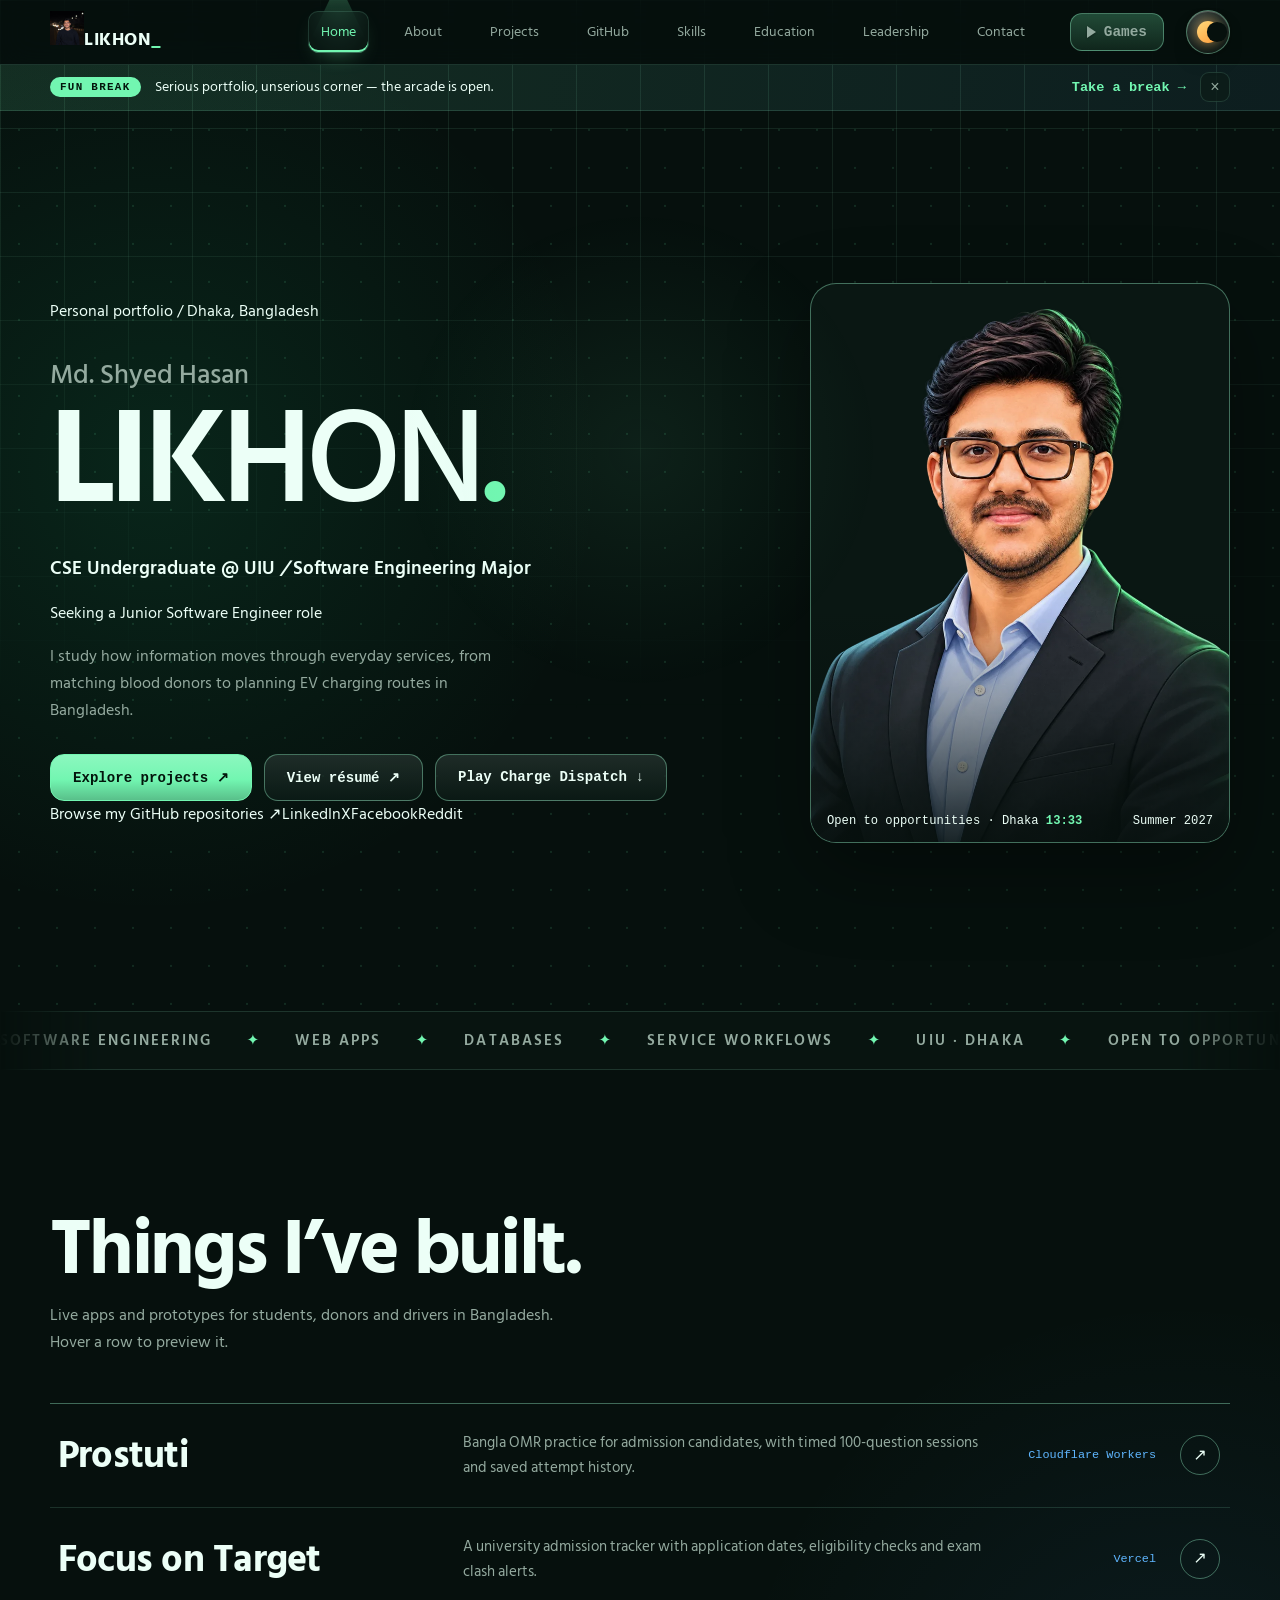
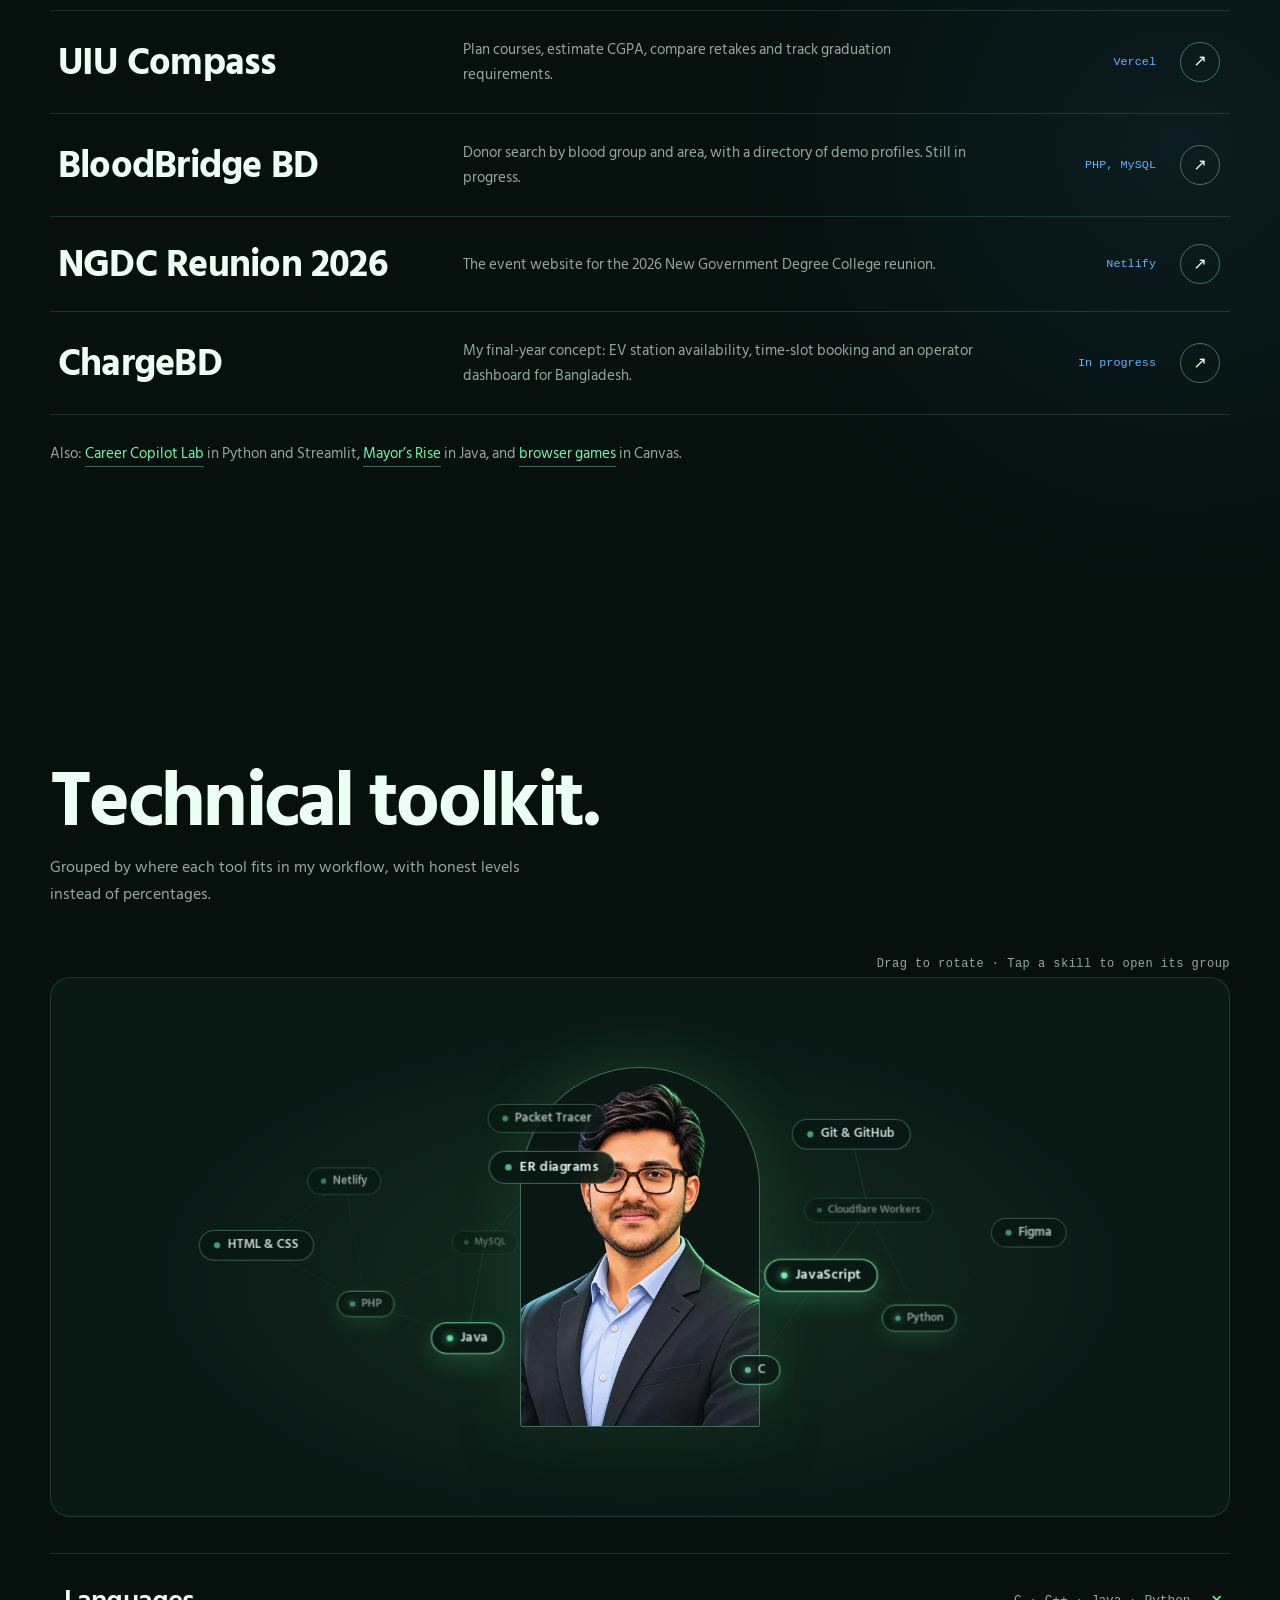
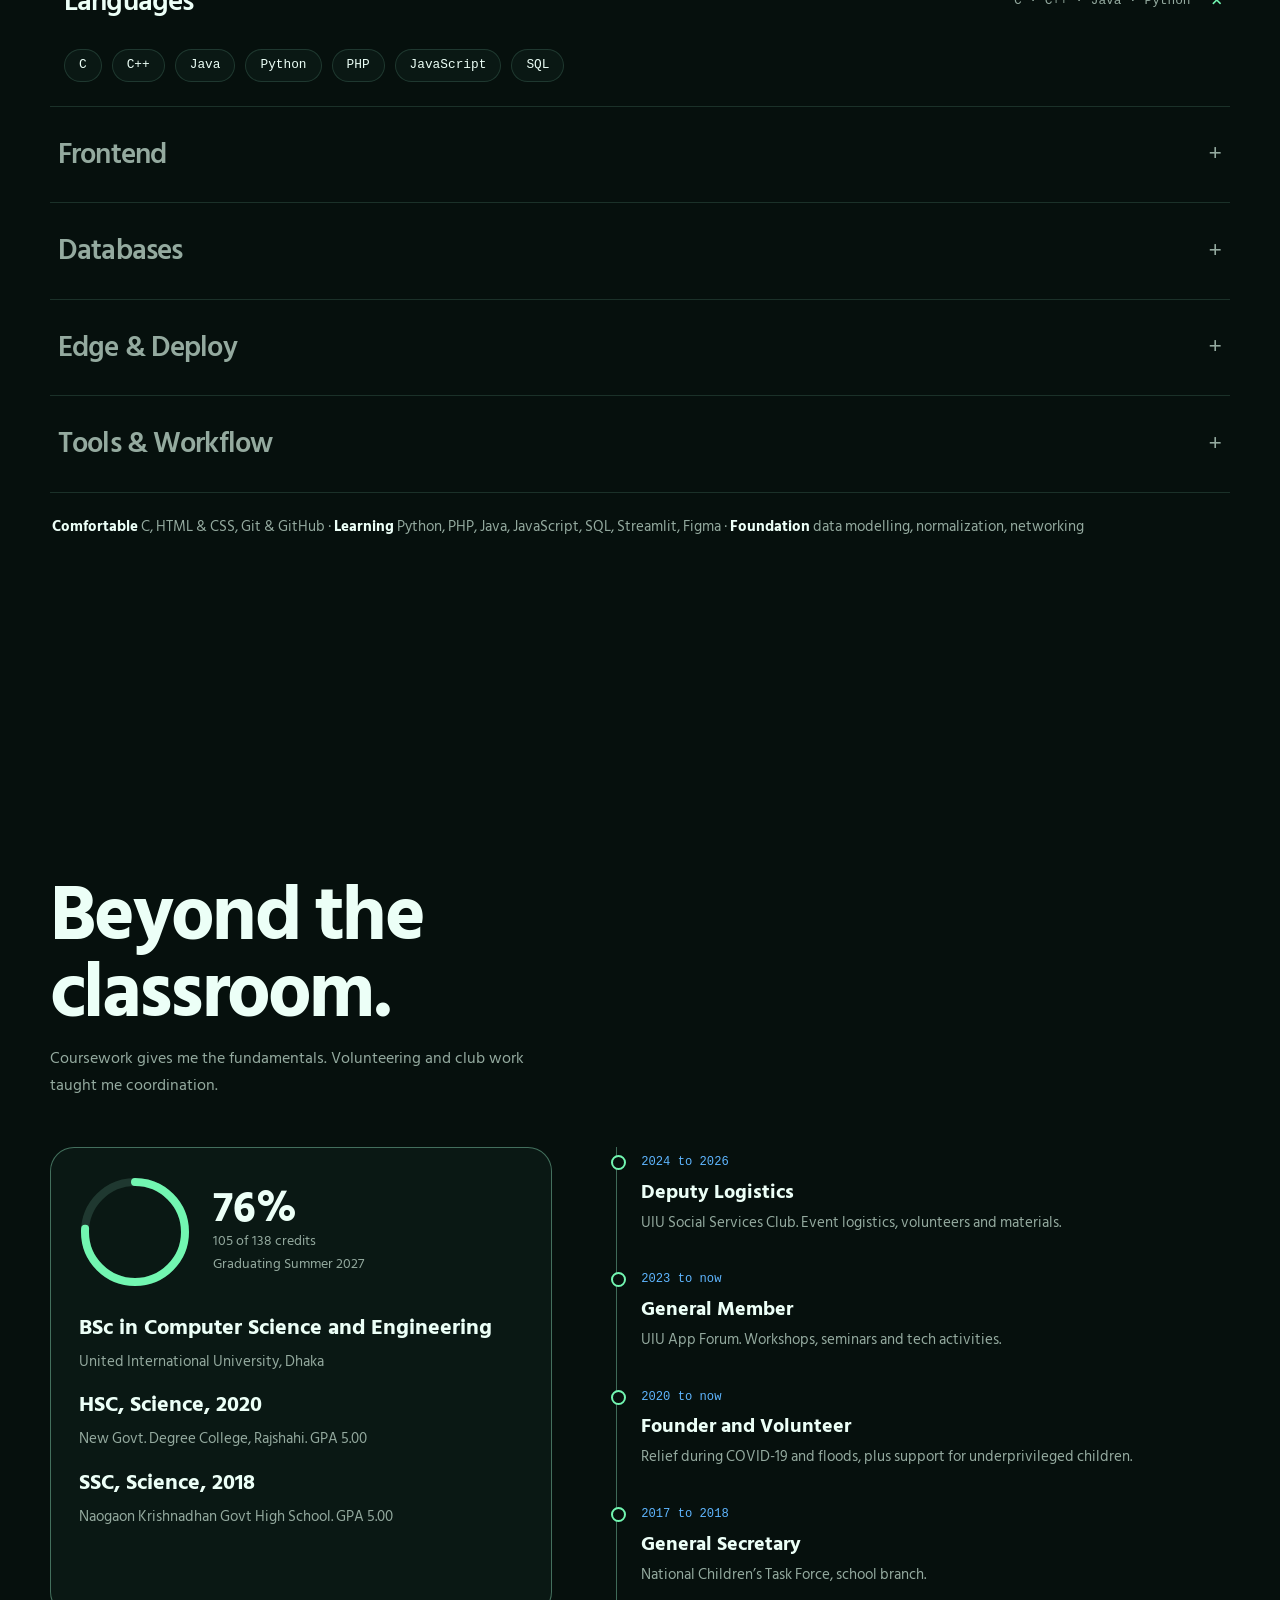
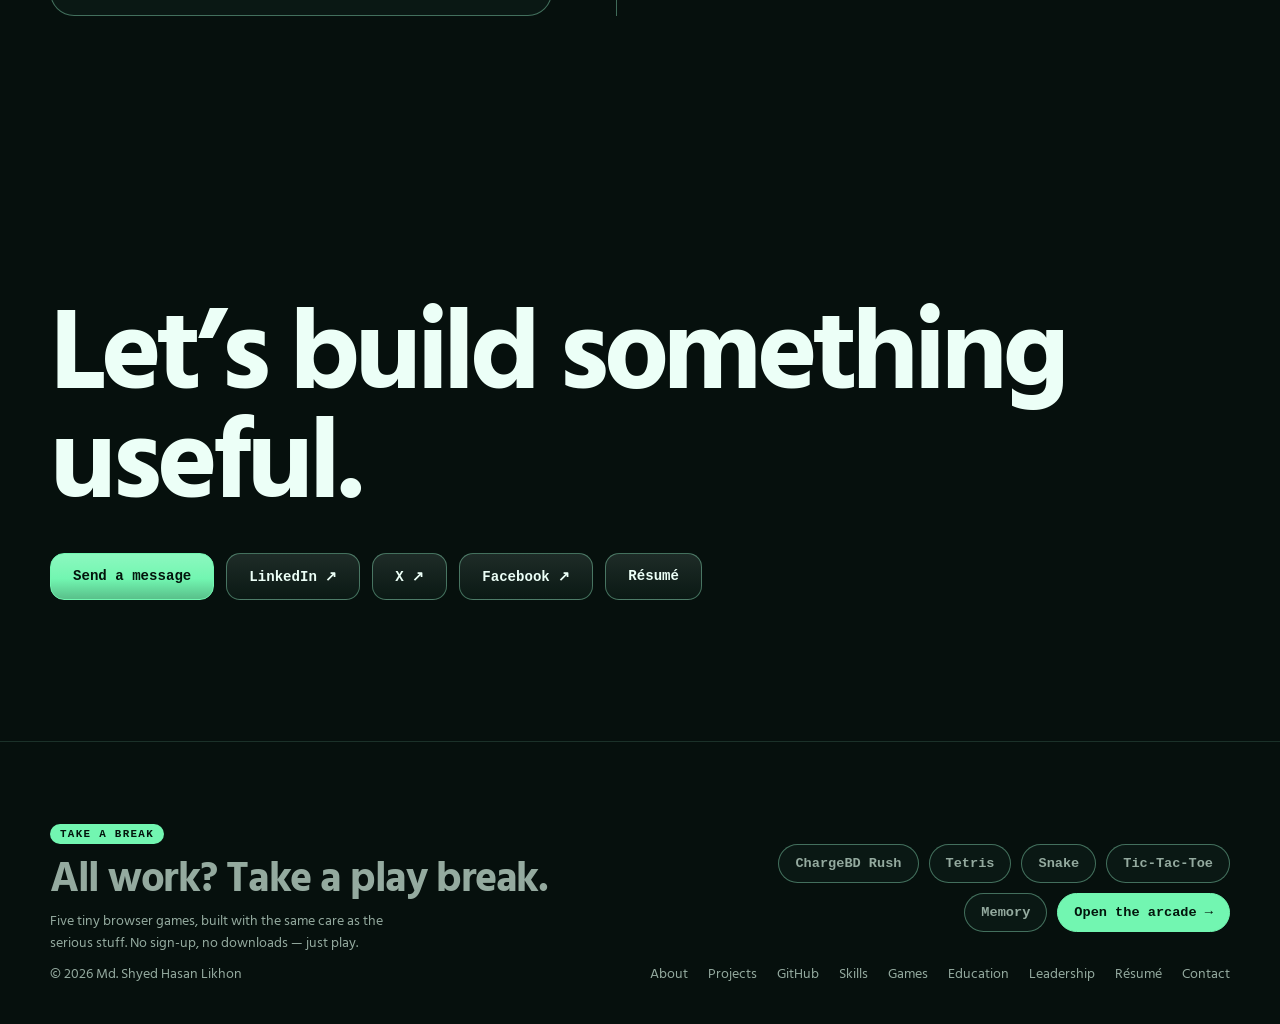
==== commit c056db97: "Reference-style hero and fuller nav, denser top (part 2/3)" ====
--- a/index.html
+++ b/index.html
@@ -25,19 +25,21 @@
 <body>
 <div class="intro" aria-hidden="true"><div class="intro-in"><span class="intro-word">WELCOME</span><span class="intro-line"></span><span class="intro-sub">to my corner of the web</span></div></div>
 <div id="bar"></div><div id="pv" aria-hidden="true"><img alt=""></div>
-<header><nav class="w" aria-label="Primary"><a class="brand" href="index.html">LIKHON<i>_</i></a><div class="ls"><a href="index.html" aria-current="page">Home</a><a href="about.html">About</a><a href="projects.html">Projects</a><a href="skills.html">Skills</a><a href="contact.html">Contact</a></div><a class="game-btn" href="games.html"><span class="gb-tri" aria-hidden="true"></span>Games</a><button id="theme" class="theme-btn" type="button" aria-label="Switch light or dark theme"><span class="eclipse" aria-hidden="true"><span class="ecl-core"></span><span class="ecl-shadow"></span></span></button><button id="mt" class="mt" type="button" aria-label="Menu" aria-expanded="false">Menu</button></nav></header>
+<header><nav class="w" aria-label="Primary"><a class="brand" href="index.html"><img class="brand-av" src="assets/profile-avatar-v2.jpg" alt="" width="34" height="34">LIKHON<i>_</i></a><div class="ls"><a href="index.html" aria-current="page">Home</a><a href="about.html">About</a><a href="projects.html">Projects</a><a href="github.html">GitHub</a><a href="skills.html">Skills</a><a href="education.html">Education</a><a href="leadership.html">Leadership</a><a href="contact.html">Contact</a></div><a class="game-btn" href="games.html"><span class="gb-tri" aria-hidden="true"></span>Games</a><button id="theme" class="theme-btn" type="button" aria-label="Switch light or dark theme"><span class="eclipse" aria-hidden="true"><span class="ecl-core"></span><span class="ecl-shadow"></span></span></button><button id="mt" class="mt" type="button" aria-label="Menu" aria-expanded="false">Menu</button></nav></header>
 <div class="funbar"><div class="w fb-in"><span class="fb-tag">Fun break</span><p>Serious portfolio, unserious corner — the arcade is open.</p><a href="games.html">Take a break →</a><button class="fb-x" type="button" aria-label="Dismiss announcement">×</button></div></div>
 <main id="top">
 <section class="hero"><canvas class="particle-field" id="particle-field" aria-hidden="true"></canvas><div class="w hg">
 <div>
-<span class="pill"><b></b>Open to junior software engineer roles</span>
+<span class="kick"><b></b>Personal portfolio / Dhaka, Bangladesh</span>
 <span class="first">Md. Shyed Hasan</span>
 <h1 aria-label="Likhon"><span aria-hidden="true" style="--i:0">L</span><span aria-hidden="true" style="--i:1">I</span><span aria-hidden="true" style="--i:2">K</span><span aria-hidden="true" style="--i:3">H</span><span aria-hidden="true" style="--i:4">O</span><span aria-hidden="true" style="--i:5">N</span><span class="dt" aria-hidden="true" style="--i:6">.</span></h1>
-<p class="role">CSE undergraduate at UIU, majoring in Software Engineering.</p>
+<p class="role">CSE Undergraduate @ UIU <i>/</i> Software Engineering Major</p>
+<p class="seek">Seeking a Junior Software Engineer role</p>
 <p class="sum">I study how information moves through everyday services, from matching blood donors to planning EV charging routes in Bangladesh.</p>
-<div class="btns"><a class="btn p" href="#work">See my work</a><a class="btn" href="assets/Md-Shyed-Hasan-Likhon-CV.pdf">Download CV</a><a class="btn" href="https://github.com/MSHLIKHON" target="_blank" rel="noopener">GitHub ↗</a></div>
+<div class="btns"><a class="btn p" href="projects.html">Explore projects ↗</a><a class="btn" href="resume.html">View résumé ↗</a><a class="btn" href="games.html">Play Charge Dispatch ↓</a></div>
+<div class="srow"><a href="https://github.com/MSHLIKHON" target="_blank" rel="noopener">Browse my GitHub repositories ↗</a><a href="https://www.linkedin.com/in/mshlikhon/" target="_blank" rel="noopener">LinkedIn</a><a href="https://x.com/shyed_likhon" target="_blank" rel="noopener">X</a><a href="https://www.facebook.com/shyed.likhon" target="_blank" rel="noopener">Facebook</a><a href="https://www.reddit.com/user/msh_likhon/" target="_blank" rel="noopener">Reddit</a></div>
 </div>
-<figure class="pt" id="pt"><img src="assets/portrait.webp" alt="Portrait of Md. Shyed Hasan Likhon" fetchpriority="high"><figcaption class="chip"><span>Dhaka <b id="clk">--:--</b></span><span>105 of 138 credits</span></figcaption></figure>
+<figure class="pt" id="pt"><img src="assets/portrait.webp" alt="Portrait of Md. Shyed Hasan Likhon" fetchpriority="high"><span class="ptag t1">01 / Software</span><span class="ptag t2">UIU · Dhaka</span><figcaption class="chip"><span class="open"><i class="odot"></i>Open to opportunities · Dhaka <b id="clk">--:--</b></span><span>Summer 2027</span></figcaption></figure>
 </div></section>
 <div class="marquee" aria-hidden="true"><div class="mq-track"><span>Software Engineering</span><i>✦</i><span>Web Apps</span><i>✦</i><span>Databases</span><i>✦</i><span>Service Workflows</span><i>✦</i><span>UIU · Dhaka</span><i>✦</i><span>Open to Opportunities</span><i>✦</i><span>Software Engineering</span><i>✦</i><span>Web Apps</span><i>✦</i><span>Databases</span><i>✦</i><span>Service Workflows</span><i>✦</i><span>UIU · Dhaka</span><i>✦</i><span>Open to Opportunities</span><i>✦</i></div></div>
 
--- a/assets/site.css
+++ b/assets/site.css
@@ -1,4 +1,4 @@
-:root{--bg:#06100d;--el:#0a1713;--card:rgba(13,29,24,.72);--tx:#ecfff7;--mu:#94aa9f;--ln:rgba(159,255,211,.14);--ln2:rgba(159,255,211,.38);--ac:#72f6b1;--ac2:#5fb6ff;--dot:114,246,177;--ink:#03150c;--d:Syne,"Hind Siliguri",system-ui,sans-serif;--b:Manrope,"Hind Siliguri",system-ui,sans-serif;--m:ui-monospace,SFMono-Regular,Consolas,monospace;--accent:var(--ac);--accent-strong:var(--ac);--accent-2:var(--ac2);--text:var(--tx);--muted:var(--mu);--faint:var(--mu);--line:var(--ln);--line-strong:var(--ln2);--surface:var(--el);--surface-strong:var(--el);--bg-card:var(--card);--bg-elevated:var(--el);--mono:var(--m);--sans:var(--b);--warning:#f8c45c;--radius:20px}
+:root{--bg:#06100d;--el:#0a1713;--card:rgba(13,29,24,.72);--tx:#ecfff7;--mu:#94aa9f;--ln:rgba(159,255,211,.14);--ln2:rgba(159,255,211,.38);--ac:#72f6b1;--ac2:#5fb6ff;--dot:114,246,177;--ink:#03150c;--d:Sora,"Hind Siliguri",system-ui,sans-serif;--b:Inter,"Hind Siliguri",system-ui,sans-serif;--m:"JetBrains Mono",ui-monospace,SFMono-Regular,Consolas,monospace;--accent:var(--ac);--accent-strong:var(--ac);--accent-2:var(--ac2);--text:var(--tx);--muted:var(--mu);--faint:var(--mu);--line:var(--ln);--line-strong:var(--ln2);--surface:var(--el);--surface-strong:var(--el);--bg-card:var(--card);--bg-elevated:var(--el);--mono:var(--m);--sans:var(--b);--warning:#f8c45c;--radius:20px}
 [data-theme=light]{--bg:#f3f8f5;--el:#fff;--card:rgba(255,255,255,.82);--tx:#0b1f17;--mu:#4a6256;--ln:rgba(8,121,75,.16);--ln2:rgba(8,121,75,.42);--ac:#08794b;--ac2:#146c9b;--dot:8,121,75;--ink:#fff}
 *{box-sizing:border-box}html{scroll-behavior:smooth;scroll-padding-top:84px}
 body{margin:0;background:radial-gradient(circle at 12% 8%,rgba(31,215,136,.11),transparent 28rem),radial-gradient(circle at 92% 30%,rgba(80,169,255,.08),transparent 28rem),var(--bg);color:var(--tx);font:400 1.02rem/1.65 var(--b);overflow-x:hidden}
@@ -140,3 +140,51 @@
 /* hero title: keep the accent dot on the same line at every width */
 .hero h1{font-size:clamp(3.4rem,10.5vw,8.4rem);white-space:nowrap}
 .wmark{font-size:clamp(3.4rem,12.8vw,11rem);white-space:nowrap}
+t += """
+/* ---- v2 polish: 3D buttons, eclipse toggle, games button, intro, marquee ---- */
+.btn,.chips a,.game-btn,.fb-x,.mt,.tk-tag{box-shadow:inset 0 1px 0 rgba(255,255,255,.16),inset 0 -3px 6px rgba(0,0,0,.25),0 10px 22px -12px rgba(0,0,0,.55)}
+.btn{position:relative;overflow:hidden;background:linear-gradient(180deg,color-mix(in srgb,var(--card) 92%,#fff 8%),var(--card));transition:transform .18s ease,box-shadow .18s ease,border-color .2s,color .2s}
+.btn:hover{transform:translateY(-3px);box-shadow:inset 0 1px 0 rgba(255,255,255,.2),inset 0 -3px 6px rgba(0,0,0,.22),0 18px 32px -14px rgba(0,0,0,.6)}
+.btn:active{transform:translateY(1px) scale(.98);box-shadow:inset 0 2px 6px rgba(0,0,0,.3),0 4px 10px -6px rgba(0,0,0,.5)}
+.btn.p{background:linear-gradient(180deg,color-mix(in srgb,var(--ac) 82%,#fff),var(--ac) 55%,color-mix(in srgb,var(--ac) 78%,#000))}
+.btn::after{content:"";position:absolute;inset:0;background:linear-gradient(115deg,transparent 40%,rgba(255,255,255,.32) 50%,transparent 60%);transform:translateX(-130%);transition:transform .7s ease;pointer-events:none}
+.btn:hover::after{transform:translateX(130%)}
+.chips a{transition:transform .18s ease,box-shadow .18s ease,border-color .2s,color .2s}
+.chips a:active{transform:translateY(1px) scale(.97)}
+.game-btn{display:inline-flex;align-items:center;gap:8px;margin-left:10px;padding:10px 16px;border:1px solid var(--ln2);border-radius:12px;background:linear-gradient(180deg,color-mix(in srgb,var(--ac) 26%,transparent),color-mix(in srgb,var(--ac) 10%,transparent));color:var(--ac);font:600 .85rem var(--m);transition:transform .18s ease,box-shadow .18s ease,border-color .2s}
+.game-btn:hover{transform:translateY(-2px);border-color:var(--ac)}
+.game-btn:active{transform:translateY(1px) scale(.97)}
+.game-btn[aria-current]{background:var(--ac);color:var(--ink)}
+.gb-tri{width:0;height:0;border-left:9px solid currentColor;border-top:6px solid transparent;border-bottom:6px solid transparent;filter:drop-shadow(0 1px 1px rgba(0,0,0,.35))}
+@media(max-width:760px){.game-btn{padding:9px 12px;margin-left:6px}}
+/* eclipse theme toggle */
+#theme.theme-btn{width:44px;height:44px;border-radius:50%;display:grid;place-items:center;background:radial-gradient(circle at 32% 28%,color-mix(in srgb,var(--card) 80%,#fff),var(--card));box-shadow:inset 0 1px 0 rgba(255,255,255,.2),inset 0 -4px 8px rgba(0,0,0,.3),0 10px 22px -12px rgba(0,0,0,.6);transition:transform .3s cubic-bezier(.2,.8,.2,1),box-shadow .3s}
+#theme.theme-btn:hover{transform:rotate(24deg) scale(1.06)}
+#theme.theme-btn:active{transform:scale(.94)}
+.eclipse{position:relative;width:22px;height:22px;display:block}
+.ecl-core{position:absolute;inset:0;border-radius:50%;background:linear-gradient(145deg,#ffd97a,#ff9d3c);box-shadow:0 0 12px rgba(255,170,60,.55)}
+.ecl-shadow{position:absolute;inset:0;border-radius:50%;background:var(--bg);transform:translateX(9px) scale(.92);transition:transform .55s cubic-bezier(.2,.8,.2,1)}
+html[data-theme="light"] .ecl-shadow{transform:translateX(26px) scale(.6)}
+html[data-theme="light"] .ecl-core{background:linear-gradient(145deg,#ffe9a8,#ffb03a)}
+/* modern English welcome intro */
+.intro{display:grid;place-items:center}
+.intro-in{display:grid;justify-items:center;gap:14px}
+.intro-word{font:800 clamp(2.6rem,9vw,5.2rem)/1 var(--d);letter-spacing:.32em;text-indent:.32em;background:linear-gradient(100deg,var(--tx) 20%,var(--ac) 50%,var(--tx) 80%);background-size:220% 100%;-webkit-background-clip:text;background-clip:text;color:transparent;animation:fi .8s both,introshine 2.2s ease-in-out infinite}
+@keyframes introshine{0%{background-position:110% 0}100%{background-position:-110% 0}}
+.intro-line{width:min(300px,60vw);height:1px;background:linear-gradient(90deg,transparent,var(--ac),transparent);transform:scaleX(0);animation:linegrow .9s .25s cubic-bezier(.2,.8,.2,1) forwards}
+@keyframes linegrow{to{transform:scaleX(1)}}
+.intro-sub{font:500 .85rem var(--m);letter-spacing:.28em;text-transform:uppercase;color:var(--mu);animation:fi .8s .45s both}
+/* marquee strip */
+.marquee{overflow:hidden;border-block:1px solid var(--ln);padding:16px 0;background:color-mix(in srgb,var(--card) 55%,transparent);-webkit-mask:linear-gradient(90deg,transparent,#000 8%,#000 92%,transparent);mask:linear-gradient(90deg,transparent,#000 8%,#000 92%,transparent)}
+.mq-track{display:flex;gap:34px;width:max-content;animation:mq 30s linear infinite;font:600 .95rem var(--d);letter-spacing:.14em;text-transform:uppercase;color:var(--mu);white-space:nowrap}
+.mq-track i{color:var(--ac);font-style:normal}
+@keyframes mq{to{transform:translateX(-50%)}}
+.marquee:hover .mq-track{animation-play-state:paused}
+/* hero portrait: living glow + floating chip */
+.pt{animation:ptglow 5.5s ease-in-out infinite alternate}
+@keyframes ptglow{from{box-shadow:0 30px 80px rgba(0,0,0,.35),0 0 0 rgba(var(--dot),0)}to{box-shadow:0 30px 80px rgba(0,0,0,.35),0 0 64px rgba(var(--dot),.16)}}
+.pt .chip{animation:chipfloat 4.5s ease-in-out infinite alternate}
+@keyframes chipfloat{from{transform:translateY(0)}to{transform:translateY(-5px)}}
+.tk-levels{margin:22px 2px 0;color:var(--mu);font-size:.94rem}
+.tk-levels strong{color:var(--tx)}
+@media(prefers-reduced-motion:reduce){.mq-track,.intro-word,.pt,.pt .chip{animation:none}.intro-line{transform:none}}
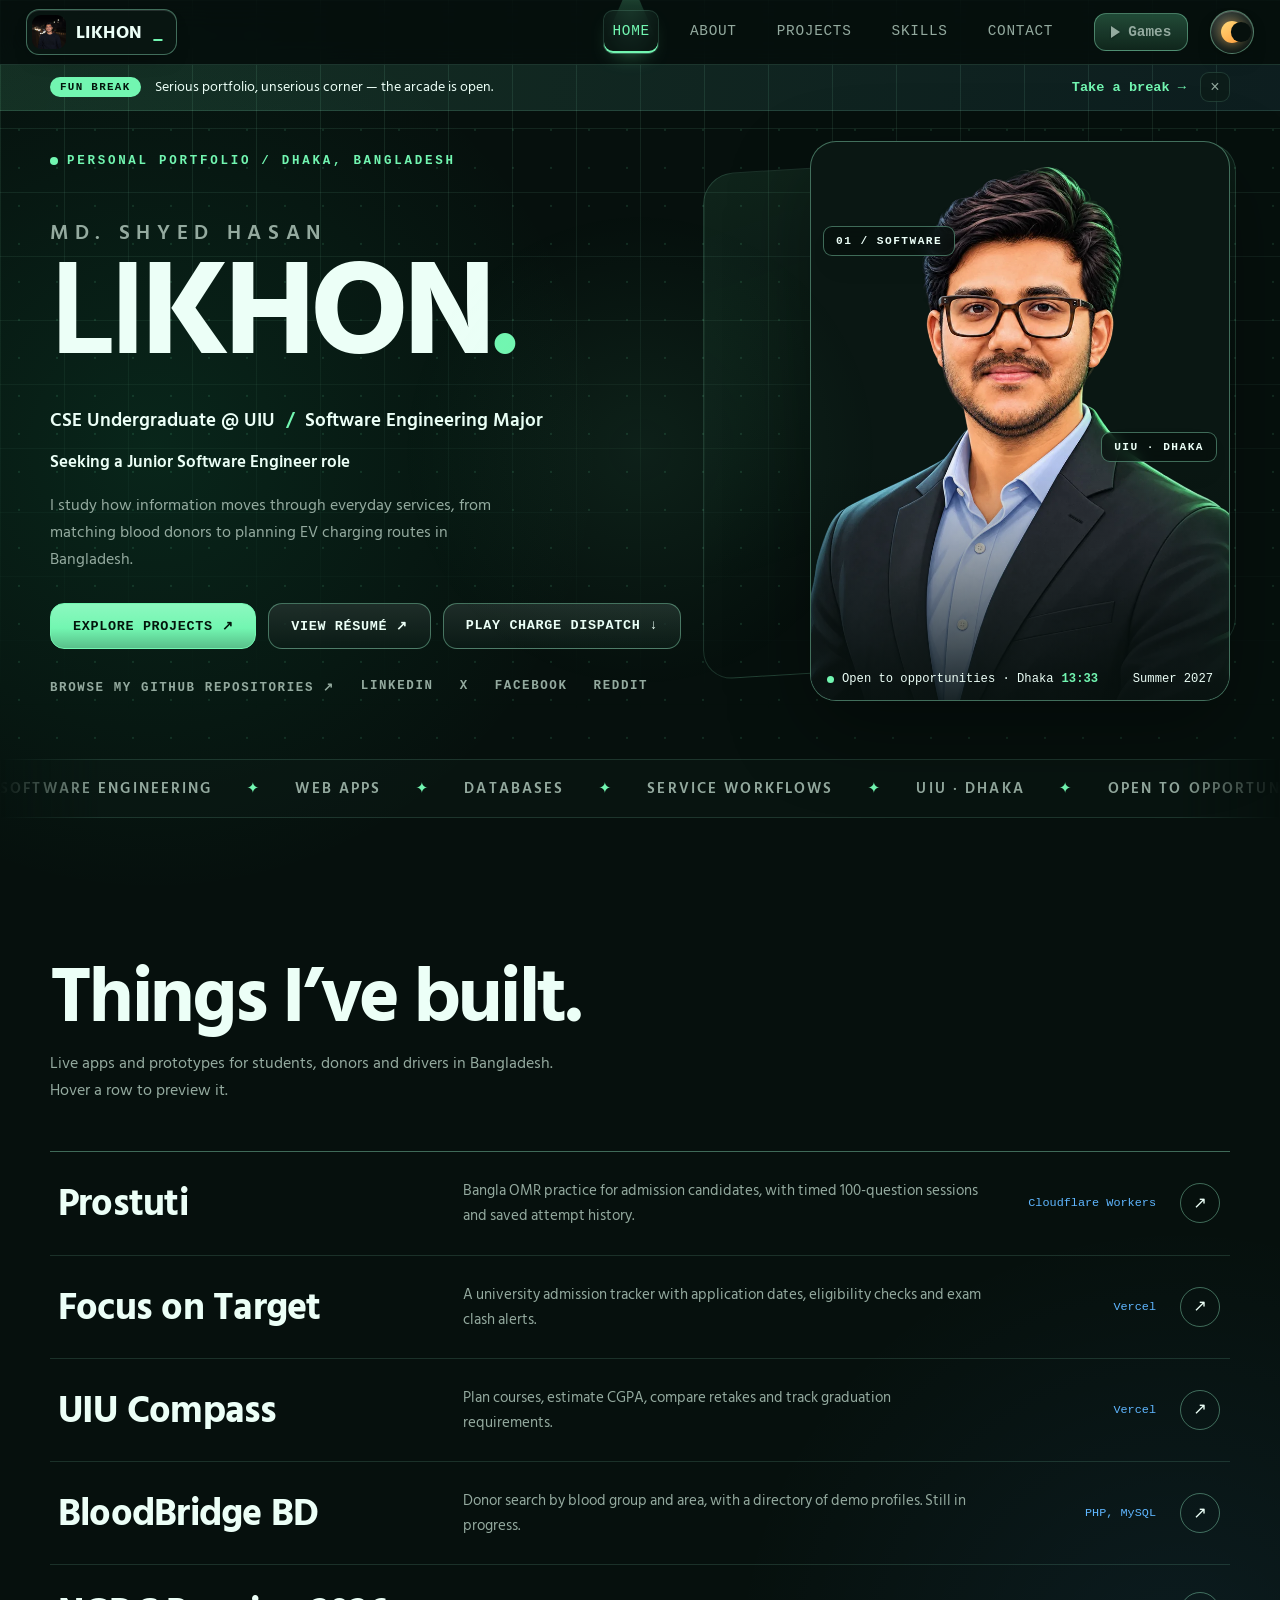
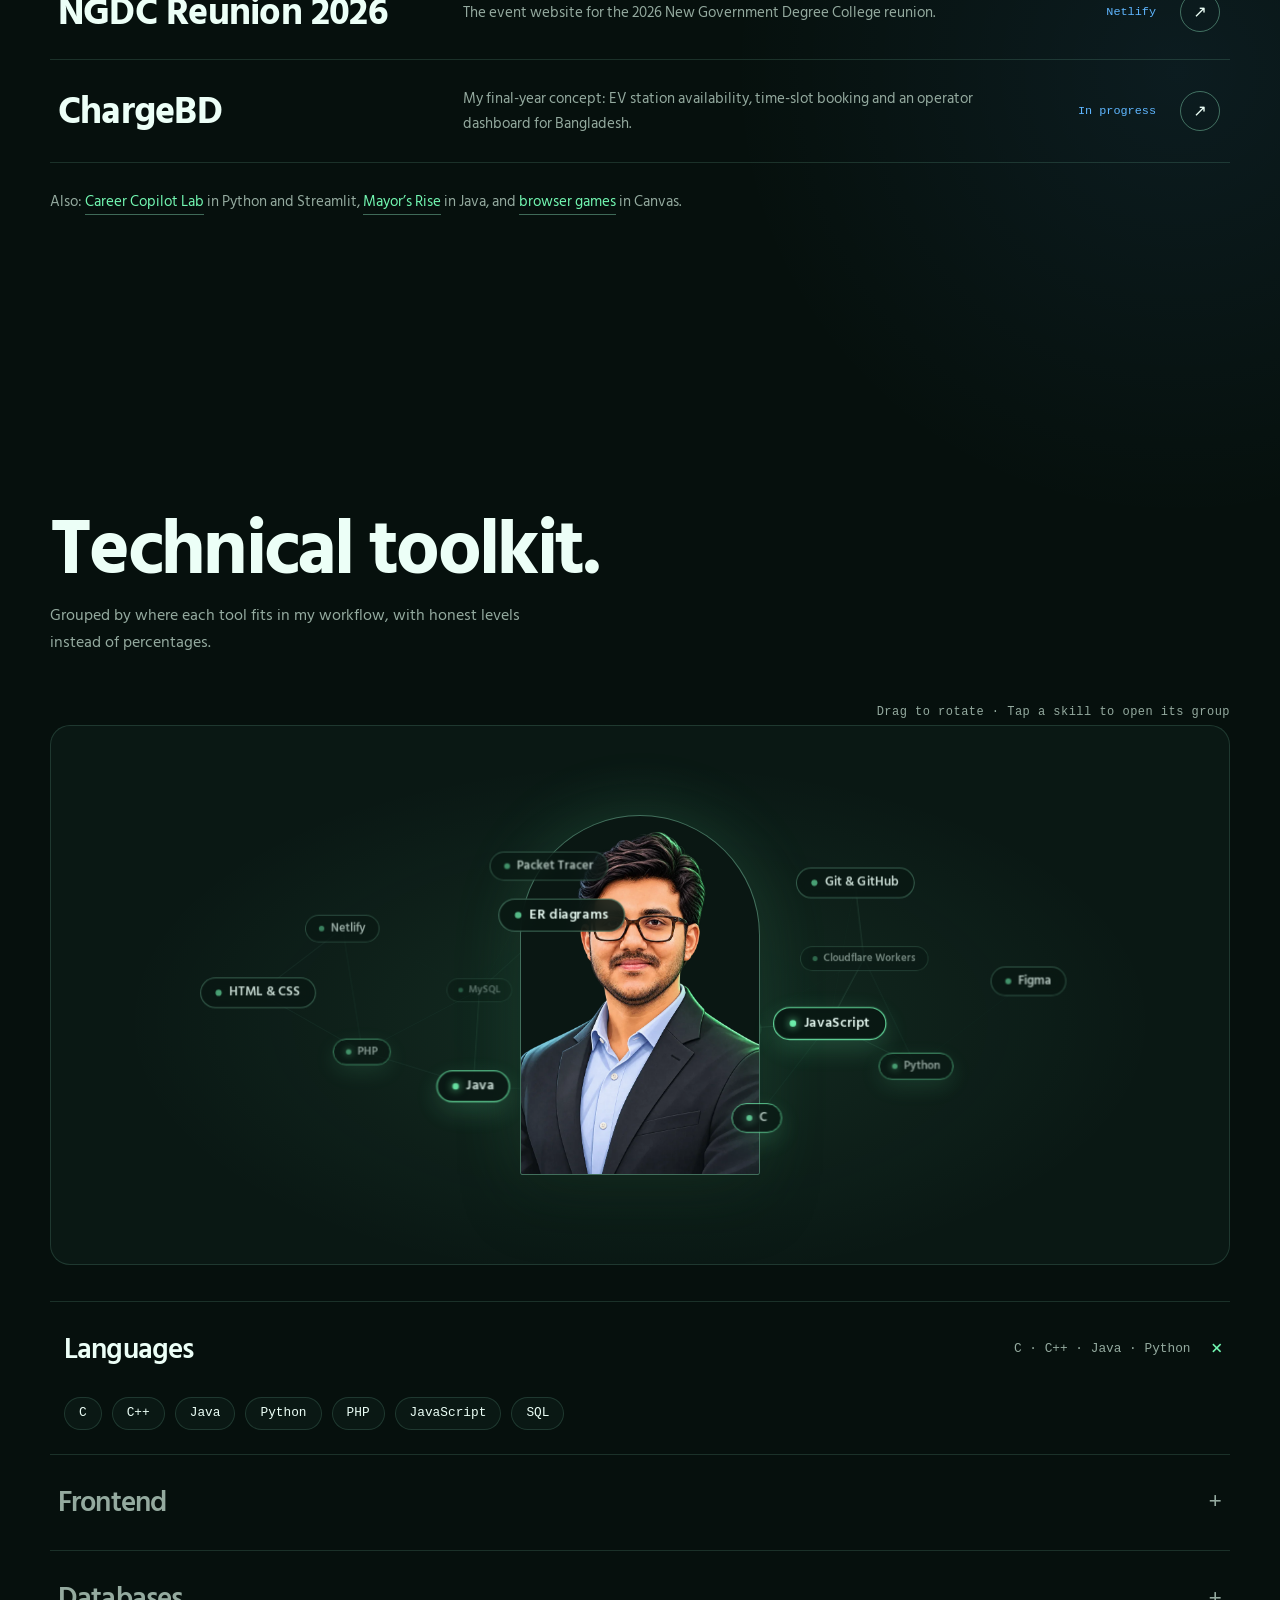
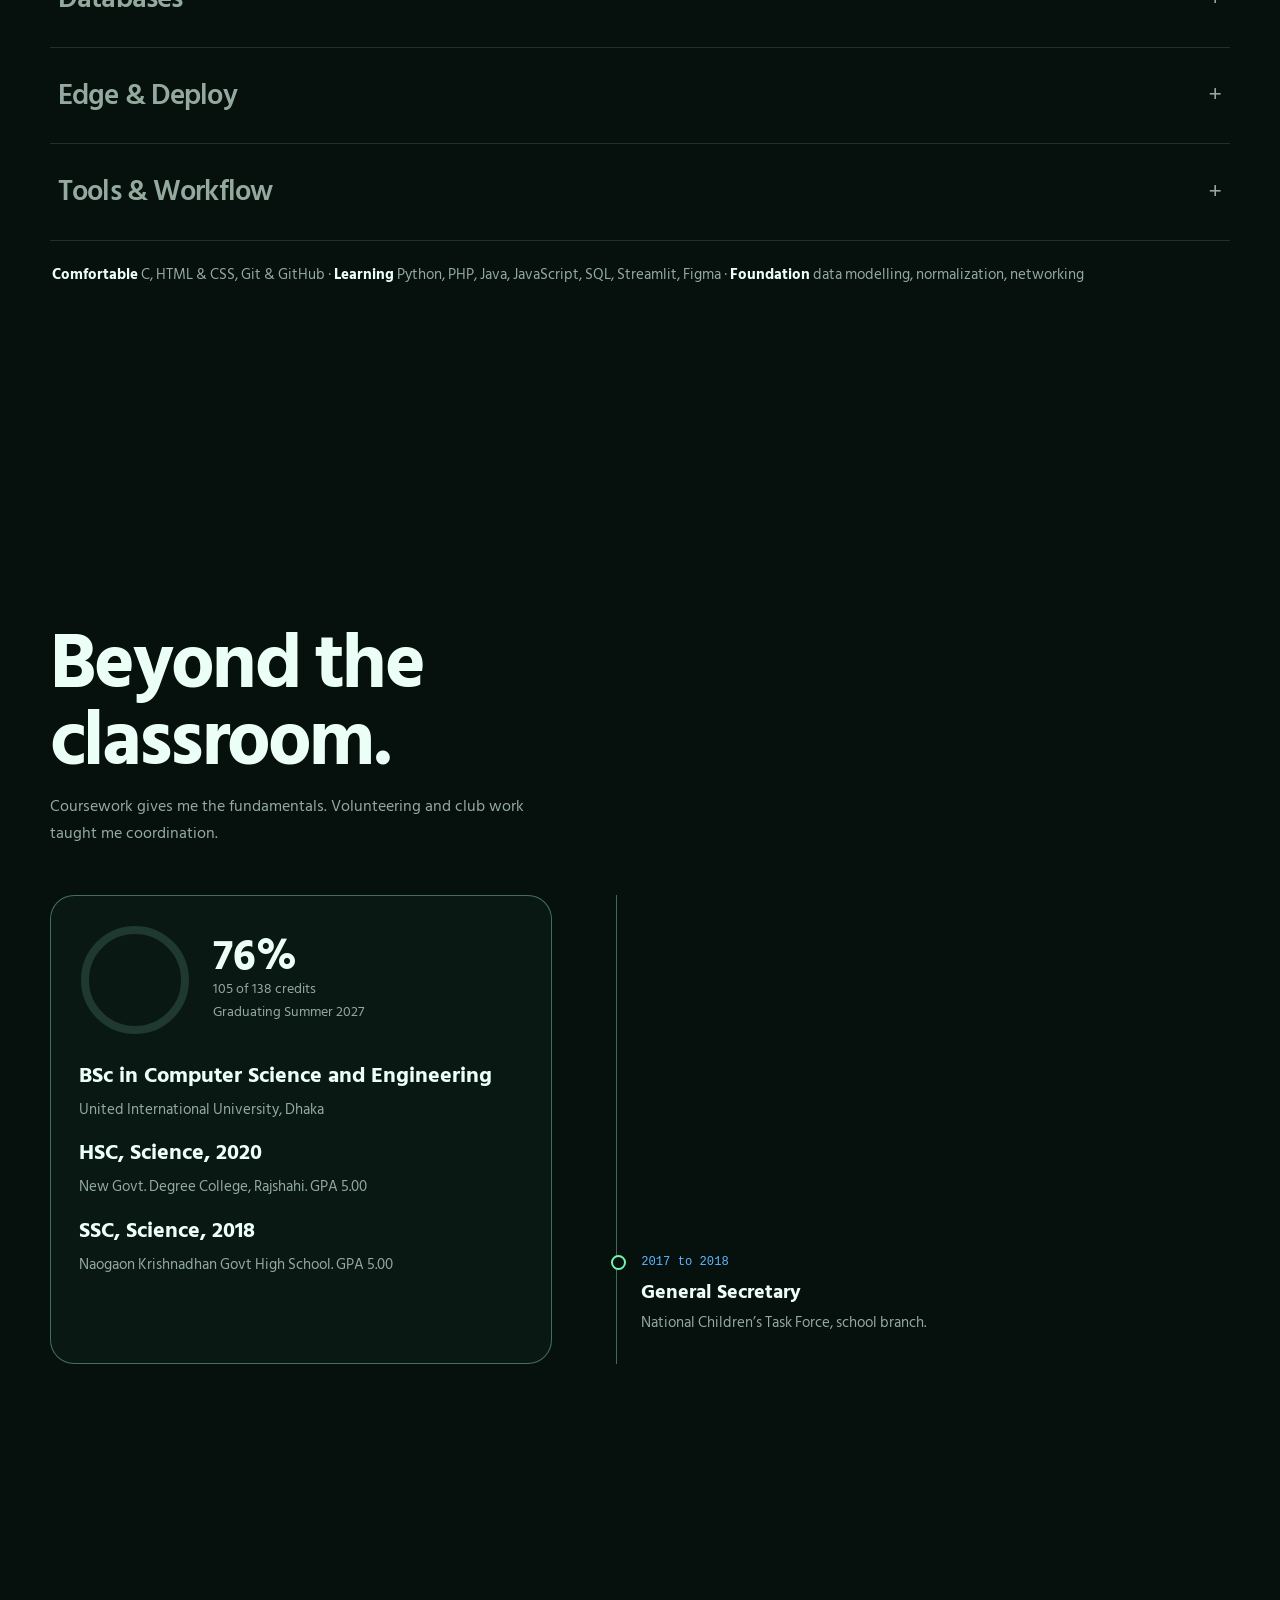
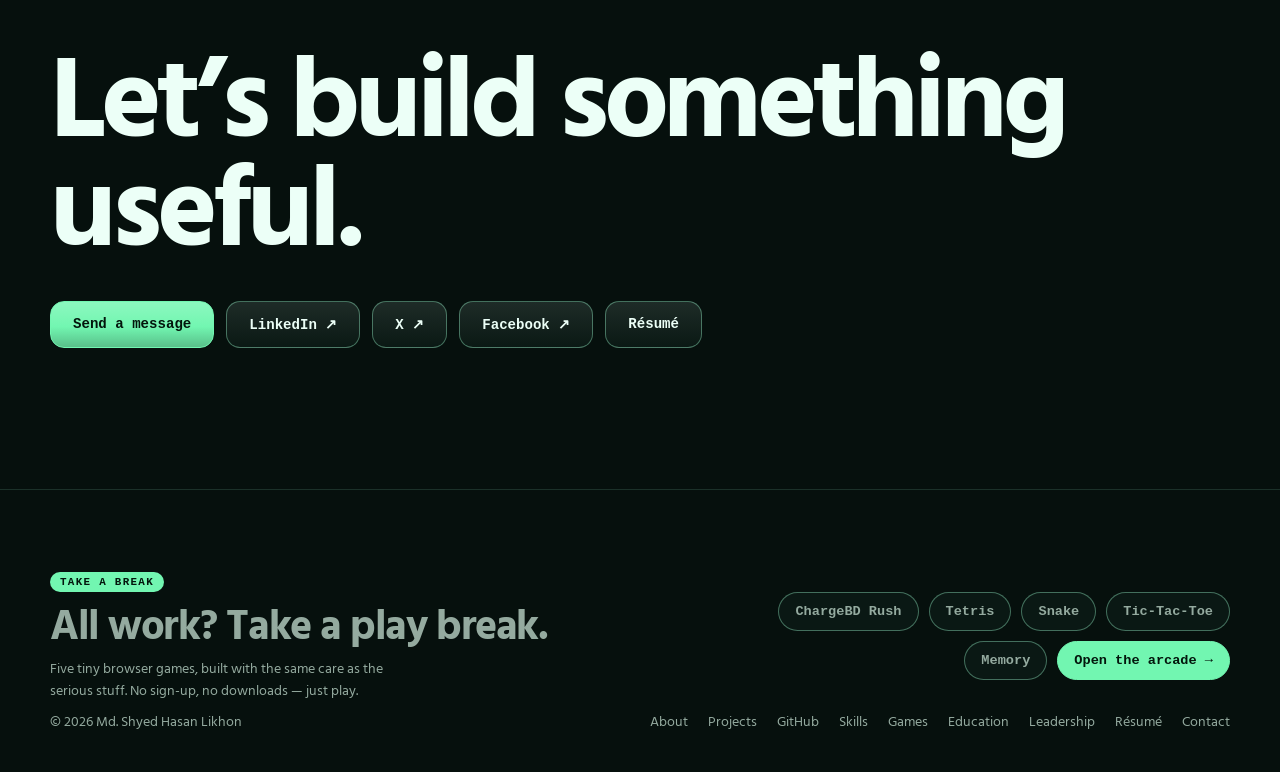
==== commit 47083777: "Fixes: compact nav, lighter dark, WhatsApp button, mobile menu/header/funbar (part 2/3)" ====
--- a/index.html
+++ b/index.html
@@ -12,7 +12,7 @@
 <meta property="og:url" content="https://mshlikhon.github.io/">
 <meta property="og:image" content="https://mshlikhon.github.io/assets/og-card.jpg">
 <meta name="twitter:card" content="summary_large_image">
-<meta name="theme-color" content="#06100d">
+<meta name="theme-color" content="#0b1f16">
 <link rel="icon" href="assets/favicon.svg" type="image/svg+xml">
 <link rel="preload" href="assets/portrait.webp" as="image" type="image/webp">
 <link rel="preconnect" href="https://fonts.googleapis.com"><link rel="preconnect" href="https://fonts.gstatic.com" crossorigin>
@@ -25,7 +25,7 @@
 <body>
 <div class="intro" aria-hidden="true"><div class="intro-in"><span class="intro-word">WELCOME</span><span class="intro-line"></span><span class="intro-sub">to my corner of the web</span></div></div>
 <div id="bar"></div><div id="pv" aria-hidden="true"><img alt=""></div>
-<header><nav class="w" aria-label="Primary"><a class="brand" href="index.html"><img class="brand-av" src="assets/profile-avatar-v2.jpg" alt="" width="34" height="34">LIKHON<i>_</i></a><div class="ls"><a href="index.html" aria-current="page">Home</a><a href="about.html">About</a><a href="projects.html">Projects</a><a href="github.html">GitHub</a><a href="skills.html">Skills</a><a href="education.html">Education</a><a href="leadership.html">Leadership</a><a href="contact.html">Contact</a></div><a class="game-btn" href="games.html"><span class="gb-tri" aria-hidden="true"></span>Games</a><button id="theme" class="theme-btn" type="button" aria-label="Switch light or dark theme"><span class="eclipse" aria-hidden="true"><span class="ecl-core"></span><span class="ecl-shadow"></span></span></button><button id="mt" class="mt" type="button" aria-label="Menu" aria-expanded="false">Menu</button></nav></header>
+<header><nav class="w" aria-label="Primary"><a class="brand" href="index.html"><img class="brand-av" src="assets/profile-avatar-v2.jpg" alt="" width="34" height="34">LIKHON<i>_</i></a><div class="ls"><a href="index.html" aria-current="page">Home</a><a href="about.html">About</a><a href="projects.html">Projects</a><a href="skills.html">Skills</a><a href="contact.html">Contact</a></div><a class="game-btn" href="games.html"><span class="gb-tri" aria-hidden="true"></span>Games</a><button id="theme" class="theme-btn" type="button" aria-label="Switch light or dark theme"><span class="eclipse" aria-hidden="true"><span class="ecl-core"></span><span class="ecl-shadow"></span></span></button><button id="mt" class="mt" type="button" aria-label="Menu" aria-expanded="false">Menu</button></nav></header>
 <div class="funbar"><div class="w fb-in"><span class="fb-tag">Fun break</span><p>Serious portfolio, unserious corner — the arcade is open.</p><a href="games.html">Take a break →</a><button class="fb-x" type="button" aria-label="Dismiss announcement">×</button></div></div>
 <main id="top">
 <section class="hero"><canvas class="particle-field" id="particle-field" aria-hidden="true"></canvas><div class="w hg">
--- a/assets/site.css
+++ b/assets/site.css
@@ -188,3 +188,49 @@
 .tk-levels{margin:22px 2px 0;color:var(--mu);font-size:.94rem}
 .tk-levels strong{color:var(--tx)}
 @media(prefers-reduced-motion:reduce){.mq-track,.intro-word,.pt,.pt .chip{animation:none}.intro-line{transform:none}}
+
+/* ---- v3: reference-style hero composition, denser top ---- */
+.hero{padding:30px 0 58px}
+.hg{gap:44px}
+.kick{display:inline-flex;align-items:center;gap:9px;font:600 .78rem var(--m);letter-spacing:.22em;text-transform:uppercase;color:var(--ac);margin-bottom:20px}
+.kick b{width:8px;height:8px;border-radius:50%;background:var(--ac);box-shadow:0 0 0 0 rgba(var(--dot),.5);animation:pl 2.4s infinite}
+.first{letter-spacing:.32em;text-transform:uppercase;font-weight:600;font-size:clamp(1rem,1.9vw,1.3rem)}
+.hero .role{margin-top:20px}
+.hero .role i{color:var(--ac);font-style:normal;margin:0 .3em}
+.seek{margin-top:12px;font-weight:600;color:var(--tx);font-size:1.06rem}
+.hero .btns .btn{text-transform:uppercase;font-family:var(--m);letter-spacing:.05em;font-size:.84rem}
+.srow{display:flex;gap:14px 26px;flex-wrap:wrap;margin-top:30px;font:600 .78rem var(--m);letter-spacing:.13em;text-transform:uppercase}
+.srow a{color:var(--mu);transition:color .2s}
+.srow a:hover{color:var(--ac)}
+.hg{position:relative}
+.hg::after{content:"";position:absolute;right:-6px;top:3%;width:45%;height:90%;transform:skewY(-3.5deg);background:linear-gradient(165deg,rgba(var(--dot),.09),transparent 65%);border:1px solid var(--ln);border-radius:30px;z-index:0;pointer-events:none}
+.hg>div,.hg>.pt{position:relative;z-index:1}
+.ptag{position:absolute;z-index:3;font:600 .7rem var(--m);letter-spacing:.13em;text-transform:uppercase;padding:8px 12px;border:1px solid var(--ln2);border-radius:9px;background:color-mix(in srgb,var(--bg) 74%,transparent);-webkit-backdrop-filter:blur(6px);backdrop-filter:blur(6px);color:var(--tx);box-shadow:0 12px 26px -14px rgba(0,0,0,.6)}
+.ptag.t1{top:15%;left:-24px}
+.ptag.t2{top:52%;right:-14px}
+.chip .open{display:inline-flex;align-items:center;gap:8px}
+.chip .open b{width:7px;height:7px;border-radius:50%;background:var(--ac);animation:pl 2.4s infinite}
+/* brand with avatar, boxed like the reference */
+.brand{gap:10px;border:1px solid var(--ln2);border-radius:13px;padding:5px 13px 5px 5px;background:color-mix(in srgb,var(--card) 65%,transparent);box-shadow:inset 0 1px 0 rgba(255,255,255,.12),0 10px 22px -14px rgba(0,0,0,.55);transition:border-color .2s,transform .2s}
+.brand:hover{border-color:var(--ac);transform:translateY(-1px)}
+.brand-av{width:34px;height:34px;border-radius:9px;object-fit:cover;display:block}
+.ls a{text-transform:uppercase;font-family:var(--m);font-size:.76rem;letter-spacing:.09em}
+@media(max-width:1240px){.ls a{padding:9px 9px}.ls{gap:2px}}
+@media(max-width:900px){.hg::after{display:none}.ptag.t1{left:8px}.ptag.t2{right:8px}.hero{padding-top:22px}}
+@media(prefers-reduced-motion:reduce){.kick b,.chip .open b{animation:none}}
+
+/* ---- v3 fixes ---- */
+.brand{flex-direction:row;flex-wrap:nowrap;align-items:center;white-space:nowrap}
+.brand i{font-style:normal}
+.game-btn,#theme{flex:none}
+.hero{min-height:0}
+.ptag.t1{left:12px}
+.ptag.t2{right:12px}
+.chip .odot{width:7px;height:7px;border-radius:50%;background:var(--ac);flex:none;animation:pl 2.4s infinite}
+.chip .open b{animation:none;box-shadow:none;width:auto;height:auto;background:none}
+@media(prefers-reduced-motion:reduce){.chip .odot{animation:none}}
+
+.brand{display:inline-flex}
+
+header nav.w{max-width:1440px;width:96vw}
+@media(max-width:1400px){.ls a{padding:9px 8px;letter-spacing:.05em}}
